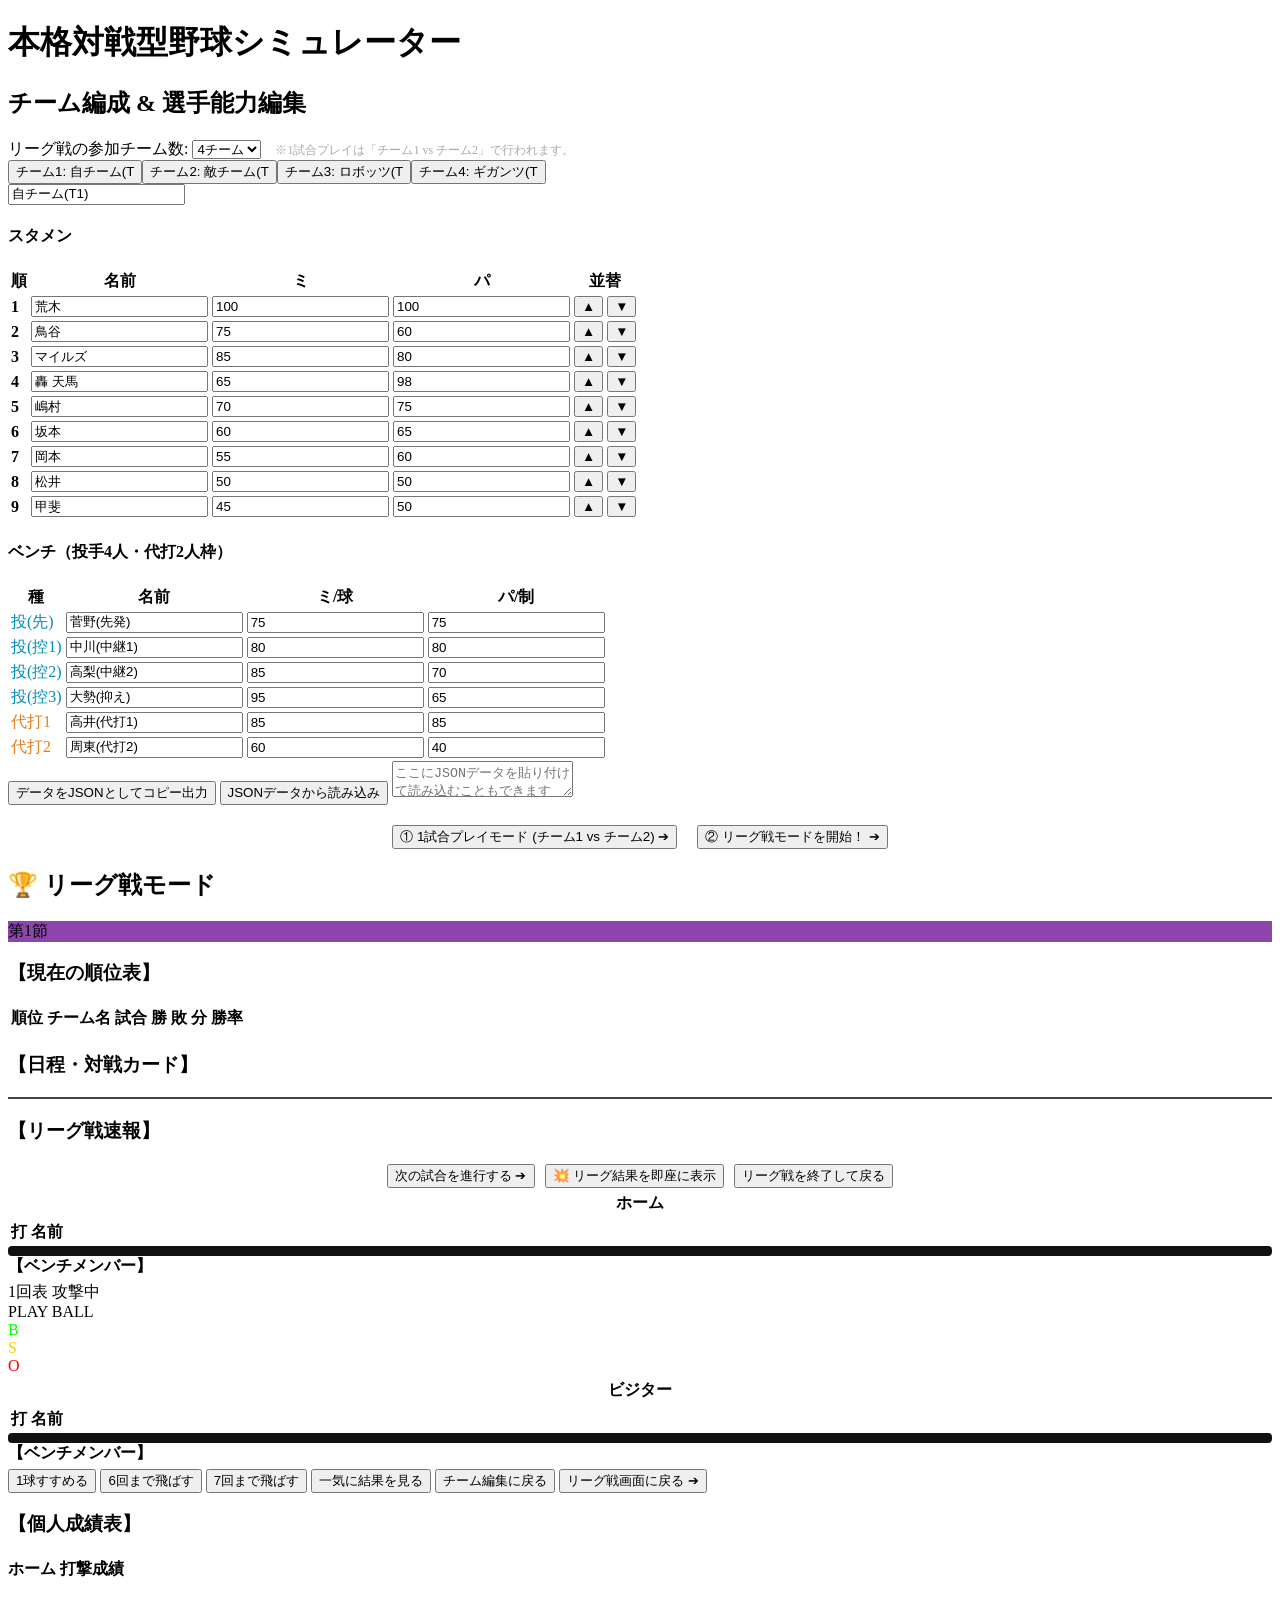
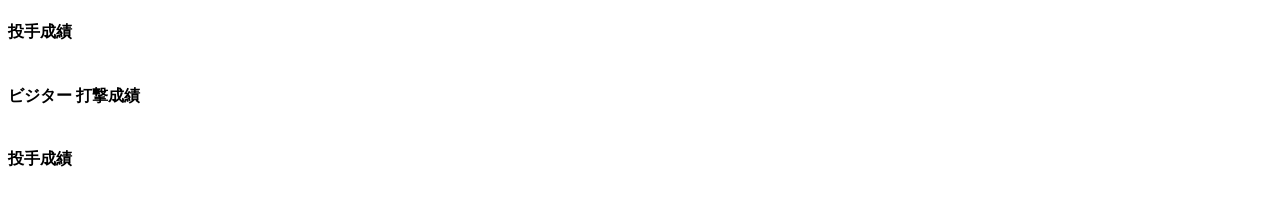
==== index.html @ f18f0aa6 "Rename index.html.html to index.html" ====
<!DOCTYPE html>
<html lang="ja">
<head>
    <meta charset="UTF-8">
    <meta name="viewport" content="width=device-width, initial-scale=1.0">
    <title>本格対戦型野球シミュレーター v11</title>
    <link rel="stylesheet" href="style.css">
</head>
<body>

<h1>本格対戦型野球シミュレーター</h1>

<div class="container">
    
    <div id="screen-setup" class="box">
        <h2>チーム編成 & 選手能力編集</h2>
        
        <div class="config-panel">
            <label for="league-team-count">リーグ戦の参加チーム数:</label>
            <select id="league-team-count" onchange="onTeamCountChange()">
                <option value="2">2チーム</option>
                <option value="3">3チーム</option>
                <option value="4" selected>4チーム</option>
                <option value="5">5チーム</option>
                <option value="6">6チーム</option>
            </select>
            <span style="font-size:12px; color:#aaa; margin-left:10px;">※1試合プレイは「チーム1 vs チーム2」で行われます。</span>
        </div>

        <div class="setup-tabs" id="team-tabs"></div>

        <div class="team-edit-area">
            <input type="text" id="team-name-input" class="team-name-input" value="" onchange="updateCurrentTeamName(this.value)">
            <div class="setup-layout">
                <div>
                    <h4>スタメン</h4>
                    <table>
                        <thead><tr><th>順</th><th>名前</th><th>ミ</th><th>パ</th><th>並替</th></tr></thead>
                        <tbody id="team-setup-tbody"></tbody>
                    </table>
                </div>
                <div>
                    <h4>ベンチ（投手4人・代打2人枠）</h4>
                    <table>
                        <thead><tr><th>種</th><th>名前</th><th>ミ/球</th><th>パ/制</th></tr></thead>
                        <tbody id="team-bench-tbody"></tbody>
                    </table>
                </div>
            </div>
        </div>

        <div class="json-area">
            <button class="btn-sm" onclick="exportData()">データをJSONとしてコピー出力</button>
            <button class="btn-sm btn-secondary" onclick="importData()">JSONデータから読み込み</button>
            <textarea id="json-io" placeholder="ここにJSONデータを貼り付けて読み込むこともできます"></textarea>
        </div>

        <div style="text-align: center; margin-top: 20px; display: flex; justify-content: center; gap: 20px;">
            <button id="to-game-btn">① 1試合プレイモード (チーム1 vs チーム2) ➔</button>
            <button id="to-league-btn" class="btn-purple">② リーグ戦モードを開始！ ➔</button>
        </div>
    </div>

    <div id="screen-league" class="box hidden">
        <h2>🏆 リーグ戦モード</h2>
        <div class="info-box" id="league-progress-info" style="margin-bottom: 15px; background: #8e44ad;">第1節</div>
        
        <div class="league-layout">
            <div>
                <h3>【現在の順位表】</h3>
                <table>
                    <thead>
                        <tr><th>順位</th><th>チーム名</th><th>試合</th><th>勝</th><th>敗</th><th>分</th><th>勝率</th></tr>
                    </thead>
                    <tbody id="league-standings-tbody"></tbody>
                </table>
                
                <h3 style="margin-top:20px;">【日程・対戦カード】</h3>
                <div style="max-height: 200px; overflow-y: auto; border: 1px solid #444;">
                    <table id="league-matches-table" style="margin-bottom:0;"></table>
                </div>
            </div>
            <div>
                <h3>【リーグ戦速報】</h3>
                <div id="league-log" class="league-log-box"></div>
            </div>
        </div>
        
        <div style="text-align: center; margin-top: 20px; display: flex; justify-content: center; gap: 10px; flex-wrap: wrap;">
            <button id="league-next-btn" class="btn-purple">次の試合を進行する ➔</button>
            <button id="league-instant-btn" class="btn-red">💥 リーグ結果を即座に表示</button>
            <button id="league-exit-btn" class="btn-secondary">リーグ戦を終了して戻る</button>
        </div>
    </div>

    <div id="screen-game" class="box hidden">
        <table class="scoreboard-table">
            <thead><tr id="sb-header"></tr></thead>
            <tbody>
                <tr id="sb-home"></tr>
                <tr id="sb-away"></tr>
            </tbody>
        </table>

        <div class="game-layout">
            <div class="team-display">
                <h4 style="margin:5px; text-align:center;" id="game-home-title">ホーム</h4>
                <table>
                    <thead><tr><th>打</th><th>名前</th></tr></thead>
                    <tbody id="home-live-roster"></tbody>
                </table>
                <div id="home-live-pitcher" style="font-size:12px; text-align:center; background:#111; padding:5px; border-radius:4px;"></div>
                
                <div class="bench-list" id="home-tactics">
                    <strong>【ベンチメンバー】</strong>
                    <div id="home-bench-actions" style="margin-top:5px;"></div>
                </div>
            </div>

            <div class="center-panel">
                <div class="info-box" id="match-info">1回表 攻撃中</div>
                <div class="field-status">
                    <div class="diamond">
                        <div id="first-base" class="base"></div>
                        <div id="second-base" class="base"></div>
                        <div id="third-base" class="base"></div>
                    </div>
                    <div id="pitch-result-text" class="pitch-result-overlay">PLAY BALL</div>
                    
                    <div class="bso-container">
                        <div class="bso-row"><span class="bso-label" style="color:#00ff00">B</span><span id="dots-b"></span></div>
                        <div class="bso-row"><span class="bso-label" style="color:#ffcc00">S</span><span id="dots-s"></span></div>
                        <div class="bso-row"><span class="bso-label" style="color:#ff0000">O</span><span id="dots-o"></span></div>
                    </div>
                </div>
                <div id="game-log"></div>
            </div>

            <div class="team-display">
                <h4 style="margin:5px; text-align:center;" id="game-away-title">ビジター</h4>
                <table>
                    <thead><tr><th>打</th><th>名前</th></tr></thead>
                    <tbody id="away-live-roster"></tbody>
                </table>
                <div id="away-live-pitcher" style="font-size:12px; text-align:center; background:#111; padding:5px; border-radius:4px;"></div>
                
                <div class="bench-list" id="away-tactics">
                    <strong>【ベンチメンバー】</strong>
                    <div id="away-bench-actions" style="margin-top:5px;"></div>
                </div>
            </div>
        </div>

        <div class="button-group">
            <button id="next-pitch-btn">1球すすめる</button>
            <button id="skip-to-6-btn" class="btn-orange">6回まで飛ばす</button>
            <button id="skip-to-7-btn" class="btn-orange">7回まで飛ばす</button>
            <button id="auto-game-btn" class="btn-secondary">一気に結果を見る</button>
            <button id="back-to-setup-btn" class="btn-secondary hidden">チーム編集に戻る</button>
            <button id="back-to-league-btn" class="btn-purple hidden">リーグ戦画面に戻る ➔</button>
        </div>

        <div id="stats-container" class="stats-section hidden">
            <h3>【個人成績表】</h3>
            <div class="setup-layout">
                <div>
                    <h4 id="stats-home-title">ホーム 打撃成績</h4>
                    <table id="home-batter-stats"></table>
                    <h4>投手成績</h4>
                    <table id="home-pitcher-stats"></table>
                </div>
                <div>
                    <h4 id="stats-away-title">ビジター 打撃成績</h4>
                    <table id="away-batter-stats"></table>
                    <h4>投手成績</h4>
                    <table id="away-pitcher-stats"></table>
                </div>
            </div>
        </div>
    </div>
</div>

<script src="script.js"></script>
</body>
</html>
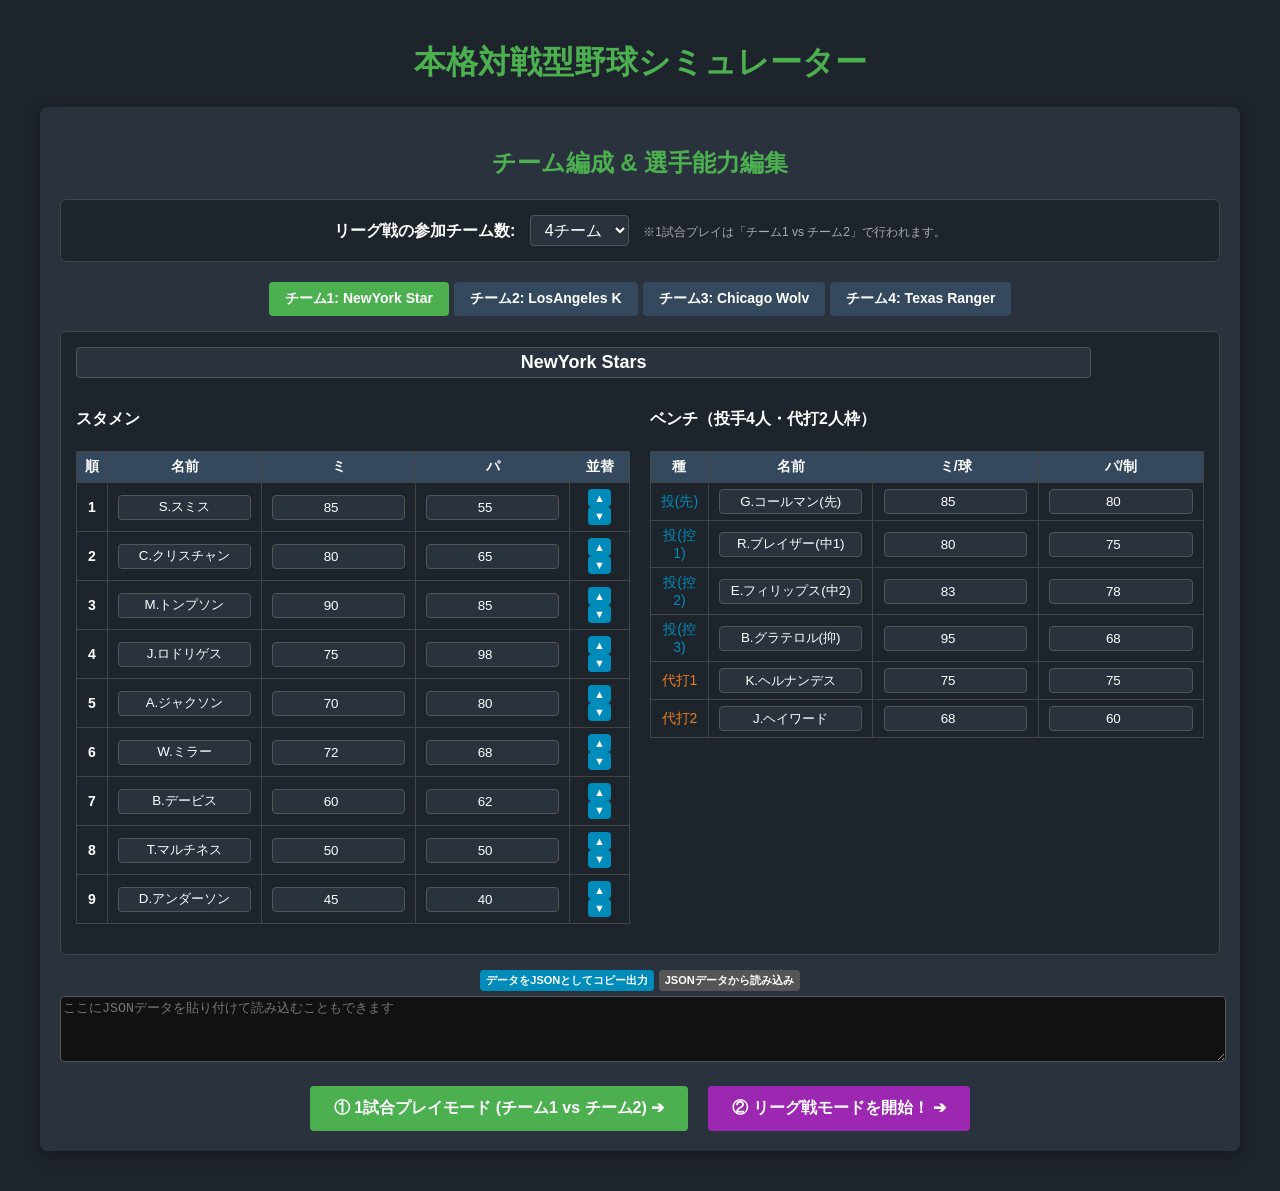
==== commit 6858c602: "Add files via upload" ====
--- a/index.html
+++ b/index.html
@@ -4,7 +4,241 @@
     <meta charset="UTF-8">
     <meta name="viewport" content="width=device-width, initial-scale=1.0">
     <title>本格対戦型野球シミュレーター v11</title>
-    <link rel="stylesheet" href="style.css">
+    <style>
+        body {
+            font-family: 'Helvetica Neue', Arial, sans-serif;
+            background-color: #1e242b;
+            color: #fff;
+            margin: 0;
+            padding: 20px;
+        }
+        h1, h2, h3 {
+            text-align: center;
+            color: #4caf50;
+        }
+        .container {
+            max-width: 1200px;
+            margin: 0 auto;
+        }
+        .box {
+            background: #2a323d;
+            padding: 20px;
+            border-radius: 8px;
+            box-shadow: 0 4px 15px rgba(0,0,0,0.3);
+            margin-bottom: 20px;
+        }
+        .hidden { display: none !important; }
+
+        /* 編集画面のレイアウト */
+        .config-panel {
+            background: #1e242b;
+            padding: 15px;
+            border-radius: 6px;
+            margin-bottom: 20px;
+            text-align: center;
+            border: 1px solid #444;
+        }
+        .config-panel label {
+            font-size: 16px;
+            font-weight: bold;
+            margin-right: 10px;
+        }
+        .config-panel select {
+            font-size: 16px;
+            padding: 5px 10px;
+            background: #2a323d;
+            color: #fff;
+            border: 1px solid #555;
+            border-radius: 4px;
+        }
+        .setup-tabs {
+            display: flex;
+            justify-content: center;
+            gap: 5px;
+            margin-bottom: 15px;
+            flex-wrap: wrap;
+        }
+        .tab-btn {
+            background: #34495e;
+            color: #fff;
+            padding: 8px 16px;
+            border-radius: 4px;
+            font-size: 14px;
+            border: none;
+            cursor: pointer;
+        }
+        .tab-btn:hover {
+            background: #415b76;
+        }
+        .tab-btn.active {
+            background: #4caf50;
+        }
+        .team-edit-area {
+            background: #1e242b;
+            padding: 15px;
+            border-radius: 6px;
+            border: 1px solid #444;
+        }
+        .team-name-input {
+            width: 100%;
+            font-size: 18px;
+            font-weight: bold;
+            color: #4caf50;
+            background: #1e242b;
+            border: 2px solid #4caf50;
+            padding: 6px;
+            border-radius: 4px;
+            margin-bottom: 10px;
+            box-sizing: border-box;
+        }
+        table {
+            width: 100%;
+            border-collapse: collapse;
+            margin-bottom: 15px;
+            background: #1e242b;
+            font-size: 14px;
+        }
+        th, td {
+            border: 1px solid #444;
+            padding: 6px 8px;
+            text-align: center;
+        }
+        th { background-color: #34495e; color: #fff; }
+        input[type="text"], input[type="number"] {
+            width: 90%;
+            background: #2a323d;
+            border: 1px solid #555;
+            color: #fff;
+            padding: 4px;
+            text-align: center;
+            border-radius: 4px;
+        }
+
+        /* ボタン */
+        button {
+            background-color: #4caf50; color: white; border: none;
+            padding: 12px 24px; border-radius: 4px; cursor: pointer;
+            font-size: 16px; font-weight: bold;
+        }
+        button:hover { background-color: #45a049; }
+        .btn-sm { padding: 3px 6px; font-size: 11px; background-color: #008cba; }
+        .btn-secondary { background-color: #555; }
+        .btn-secondary:hover { background-color: #444; }
+        .btn-orange { background-color: #ff9800; }
+        .btn-orange:hover { background-color: #e68a00; }
+        .btn-purple { background-color: #9c27b0; }
+        .btn-purple:hover { background-color: #7b1fa2; }
+        .btn-red { background-color: #e74c3c; }
+        .btn-red:hover { background-color: #c0392b; }
+
+        /* スコアボード */
+        .scoreboard-table {
+            width: 100%; font-weight: bold; font-family: monospace; font-size: 18px; margin-bottom: 20px;
+        }
+        .scoreboard-table th { background: #111; color: #aaa; }
+        .scoreboard-table td { background: #222; color: #fff; font-size: 20px; }
+        .scoreboard-table .total { color: #ffeb3b; }
+        .scoreboard-table .current-team { color: #4caf50; }
+
+        /* 試合画面の3カラムレイアウト */
+        .game-layout {
+            display: grid;
+            grid-template-columns: 260px 1fr 260px;
+            gap: 15px;
+        }
+        .team-display th { background: #222; }
+        .team-display tr.highlight {
+            background-color: #ffeb3b !important;
+            color: #000 !important;
+            font-weight: bold;
+        }
+        .bench-list {
+            margin-top: 10px;
+            background: #1e242b;
+            padding: 8px;
+            border-radius: 4px;
+            font-size: 12px;
+        }
+
+        /* 中央の速報エリア */
+        .center-panel {
+            display: flex;
+            flex-direction: column;
+            gap: 15px;
+        }
+        .field-status {
+            background: #145a32; border: 4px solid #111; border-radius: 8px;
+            padding: 15px; display: flex; flex-direction: column; align-items: center; position: relative;
+        }
+        .diamond {
+            position: relative; width: 100px; height: 100px;
+            transform: rotate(45deg); margin-bottom: 15px;
+            border: 2px dashed rgba(255,255,255,0.2);
+        }
+        .base {
+            position: absolute; width: 16px; height: 16px; background-color: #555; border: 2px solid #fff;
+        }
+        .base.active { background-color: #ff9800; box-shadow: 0 0 10px #ff9800; }
+        #first-base { top: -8px; right: -8px; }
+        #second-base { top: -8px; left: -8px; }
+        #third-base { bottom: -8px; left: -8px; }
+
+        .pitch-result-overlay {
+            font-size: 24px;
+            font-weight: 900;
+            text-shadow: 2px 2px 4px rgba(0,0,0,0.8);
+            margin: 5px 0 10px 0;
+            height: 30px;
+            text-align: center;
+        }
+
+        .bso-container { width: 100%; font-family: monospace; font-size: 16px; background: rgba(0,0,0,0.5); padding: 8px; border-radius: 5px; }
+        .bso-row { display: flex; align-items: center; margin: 2px 0; }
+        .bso-label { width: 20px; font-weight: bold; }
+
+        #game-log {
+            height: 220px; overflow-y: auto; background: #111; color: #0f0;
+            padding: 12px; font-family: monospace; border-radius: 4px; line-height: 1.5; border: 2px solid #333;
+        }
+        .info-box { background: #34495e; padding: 10px; border-radius: 4px; text-align: center; font-weight: bold; }
+
+        .stats-section {
+            margin-top: 30px;
+            border-top: 2px dashed #555;
+            padding-top: 20px;
+        }
+        .stats-section h3 { color: #ffeb3b; }
+        .stats-section h4 { color: #4caf50; margin-bottom: 5px; margin-top: 15px;}
+
+        .json-area { margin-top: 15px; text-align: center; }
+        .json-area textarea {
+            width: 100%; height: 60px; background: #111; color: #0f0; border: 1px solid #555; font-family: monospace; border-radius: 4px; margin-top: 5px;
+        }
+        .button-group {
+            display: flex; justify-content: center; gap: 10px; flex-wrap: wrap; margin-top: 20px;
+        }
+
+        .league-layout {
+            display: grid;
+            grid-template-columns: 1fr 1fr;
+            gap: 20px;
+        }
+        .league-log-box {
+            background: #111; color: #0f0; padding: 15px; font-family: monospace; border-radius: 4px; height: 320px; overflow-y: auto; border: 2px solid #444;
+        }
+
+        /* グリッドレイアウト */
+        .setup-layout {
+            display: grid;
+            grid-template-columns: 1fr 1fr;
+            gap: 20px;
+        }
+        @media (max-width: 768px) {
+            .game-layout, .league-layout, .setup-layout {
+                grid-template-columns: 1fr;
+            }
+        }
+    </style>
 </head>
 <body>
 
@@ -12,6 +246,7 @@
 
 <div class="container">
     
+    <!-- 1. 打順編成・選手編集画面 -->
     <div id="screen-setup" class="box">
         <h2>チーム編成 & 選手能力編集</h2>
         
@@ -61,11 +296,13 @@
         </div>
     </div>
 
+    <!-- 2. リーグ戦メイン画面 -->
     <div id="screen-league" class="box hidden">
         <h2>🏆 リーグ戦モード</h2>
         <div class="info-box" id="league-progress-info" style="margin-bottom: 15px; background: #8e44ad;">第1節</div>
         
         <div class="league-layout">
+            <!-- 順位表 -->
             <div>
                 <h3>【現在の順位表】</h3>
                 <table>
@@ -80,6 +317,7 @@
                     <table id="league-matches-table" style="margin-bottom:0;"></table>
                 </div>
             </div>
+            <!-- リーグ戦ニュース・ログ -->
             <div>
                 <h3>【リーグ戦速報】</h3>
                 <div id="league-log" class="league-log-box"></div>
@@ -93,7 +331,9 @@
         </div>
     </div>
 
+    <!-- 3. 試合観戦画面 -->
     <div id="screen-game" class="box hidden">
+        <!-- スコアボード -->
         <table class="scoreboard-table">
             <thead><tr id="sb-header"></tr></thead>
             <tbody>
@@ -103,6 +343,7 @@
         </table>
 
         <div class="game-layout">
+            <!-- 左スタメン -->
             <div class="team-display">
                 <h4 style="margin:5px; text-align:center;" id="game-home-title">ホーム</h4>
                 <table>
@@ -117,6 +358,7 @@
                 </div>
             </div>
 
+            <!-- 中央：速報・グラウンド -->
             <div class="center-panel">
                 <div class="info-box" id="match-info">1回表 攻撃中</div>
                 <div class="field-status">
@@ -136,6 +378,7 @@
                 <div id="game-log"></div>
             </div>
 
+            <!-- 右スタメン -->
             <div class="team-display">
                 <h4 style="margin:5px; text-align:center;" id="game-away-title">ビジター</h4>
                 <table>
@@ -151,6 +394,7 @@
             </div>
         </div>
 
+        <!-- 操作ボタンエリア -->
         <div class="button-group">
             <button id="next-pitch-btn">1球すすめる</button>
             <button id="skip-to-6-btn" class="btn-orange">6回まで飛ばす</button>
@@ -160,6 +404,7 @@
             <button id="back-to-league-btn" class="btn-purple hidden">リーグ戦画面に戻る ➔</button>
         </div>
 
+        <!-- 試合後の選手個人成績表 -->
         <div id="stats-container" class="stats-section hidden">
             <h3>【個人成績表】</h3>
             <div class="setup-layout">
@@ -180,6 +425,850 @@
     </div>
 </div>
 
-<script src="script.js"></script>
+<script>
+// 現実的な打順傾向に沿ったミート・パワー調整例（1〜9番の役割に合わせた数値）
+// 1番: 高ミート・低〜中パワー (出塁・俊足)
+// 2番: 高ミート・中パワー (繋ぎ・巧打)
+// 3番: 超高ミート・高パワー (主軸クリーンナップ)
+// 4番: 中〜高ミート・超高パワー (不動の大砲・主砲)
+// 5番: 中ミート・高パワー (ポイントゲッター)
+// 6番: 中ミート・中パワー (恐怖の6番・チャンスメイク)
+// 7番: 低〜中ミート・中パワー (下位打線)
+// 8番: 低ミート・低パワー (守備型捕手等)
+// 9番: 低ミート・低パワー (投手または下位の繋ぎ)
+
+let allTeamsTemplate = [
+    {
+        name: "NewYork Stars",
+        players: [
+            { name: "S.スミス", meet: 85, power: 55, isOut: false },      // 1番
+            { name: "C.クリスチャン", meet: 80, power: 65, isOut: false }, // 2番
+            { name: "M.トンプソン", meet: 90, power: 85, isOut: false },   // 3番
+            { name: "J.ロドリゲス", meet: 75, power: 98, isOut: false },   // 4番
+            { name: "A.ジャクソン", meet: 70, power: 80, isOut: false },   // 5番
+            { name: "W.ミラー", meet: 72, power: 68, isOut: false },       // 6番
+            { name: "B.デービス", meet: 60, power: 62, isOut: false },     // 7番
+            { name: "T.マルチネス", meet: 50, power: 50, isOut: false },   // 8番
+            { name: "D.アンダーソン", meet: 45, power: 40, isOut: false }  // 9番
+        ],
+        pitchers: [
+            { name: "G.コールマン(先)", power: 85, control: 80, currentPower: 85, ip_outs: 0, h: 0, hr: 0, bb: 0, so: 0, r: 0, isOut: false },
+            { name: "R.ブレイザー(中1)", power: 80, control: 75, currentPower: 80, ip_outs: 0, h: 0, hr: 0, bb: 0, so: 0, r: 0, isOut: false },
+            { name: "E.フィリップス(中2)", power: 83, control: 78, currentPower: 83, ip_outs: 0, h: 0, hr: 0, bb: 0, so: 0, r: 0, isOut: false },
+            { name: "B.グラテロル(抑)", power: 95, control: 68, currentPower: 95, ip_outs: 0, h: 0, hr: 0, bb: 0, so: 0, r: 0, isOut: false }
+        ],
+        benchBatters: [
+            { name: "K.ヘルナンデス", meet: 75, power: 75, isOut: false },
+            { name: "J.ヘイワード", meet: 68, power: 60, isOut: false }
+        ]
+    },
+    {
+        name: "LosAngeles Kings",
+        players: [
+            { name: "M.ベッツ", meet: 88, power: 60, isOut: false },
+            { name: "F.フリーマン", meet: 85, power: 70, isOut: false },
+            { name: "T.ヘルナンデス", meet: 78, power: 88, isOut: false },
+            { name: "W.スミス", meet: 75, power: 92, isOut: false },
+            { name: "M.マンシー", meet: 68, power: 85, isOut: false },
+            { name: "T.エドマン", meet: 74, power: 55, isOut: false },
+            { name: "G.ラックス", meet: 70, power: 50, isOut: false },
+            { name: "A.パヘス", meet: 58, power: 68, isOut: false },
+            { name: "M.ロハス", meet: 62, power: 45, isOut: false }
+        ],
+        pitchers: [
+            { name: "J.フラハティ(先)", power: 82, control: 78, currentPower: 82, ip_outs: 0, h: 0, hr: 0, bb: 0, so: 0, r: 0, isOut: false },
+            { name: "A.バンダ(中1)", power: 81, control: 72, currentPower: 81, ip_outs: 0, h: 0, hr: 0, bb: 0, so: 0, r: 0, isOut: false },
+            { name: "M.コーペック(中2)", power: 96, control: 65, currentPower: 96, ip_outs: 0, h: 0, hr: 0, bb: 0, so: 0, r: 0, isOut: false },
+            { name: "B.ハドソン(抑)", power: 88, control: 82, currentPower: 88, ip_outs: 0, h: 0, hr: 0, bb: 0, so: 0, r: 0, isOut: false }
+        ],
+        benchBatters: [
+            { name: "C.テイラー", meet: 65, power: 65, isOut: false },
+            { name: "A.バーンズ", meet: 55, power: 40, isOut: false }
+        ]
+    },
+    {
+        name: "Chicago Wolves",
+        players: [
+            { name: "N.ホアーナー", meet: 82, power: 45, isOut: false },
+            { name: "D.スワンソン", meet: 75, power: 68, isOut: false },
+            { name: "I.ハップ", meet: 78, power: 78, isOut: false },
+            { name: "C.ベリンジャー", meet: 80, power: 88, isOut: false },
+            { name: "S.スズキ", meet: 82, power: 82, isOut: false },
+            { name: "M.ブッシュ", meet: 72, power: 75, isOut: false },
+            { name: "I.パレデス", meet: 68, power: 70, isOut: false },
+            { name: "P.クロウ", meet: 65, power: 55, isOut: false },
+            { name: "M.アマヤ", meet: 58, power: 50, isOut: false }
+        ],
+        pitchers: [
+            { name: "J.スティール(先)", power: 84, control: 82, currentPower: 84, ip_outs: 0, h: 0, hr: 0, bb: 0, so: 0, r: 0, isOut: false },
+            { name: "P.ホッジ(中1)", power: 88, control: 70, currentPower: 88, ip_outs: 0, h: 0, hr: 0, bb: 0, so: 0, r: 0, isOut: false },
+            { name: "N.ピアソン(中2)", power: 94, control: 68, currentPower: 94, ip_outs: 0, h: 0, hr: 0, bb: 0, so: 0, r: 0, isOut: false },
+            { name: "T.ミラー(抑)", power: 86, control: 80, currentPower: 86, ip_outs: 0, h: 0, hr: 0, bb: 0, so: 0, r: 0, isOut: false }
+        ],
+        benchBatters: [
+            { name: "P.ウィズダム", meet: 50, power: 85, isOut: false },
+            { name: "M.トークマン", meet: 72, power: 55, isOut: false }
+        ]
+    },
+    {
+        name: "Texas Rangers",
+        players: [
+            { name: "M.セミエン", meet: 78, power: 65, isOut: false },
+            { name: "C.シーガー", meet: 86, power: 82, isOut: false },
+            { name: "J.スミス", meet: 80, power: 60, isOut: false },
+            { name: "A.ガルシア", meet: 68, power: 90, isOut: false },
+            { name: "N.ロウ", meet: 76, power: 72, isOut: false },
+            { name: "J.ハイン", meet: 70, power: 68, isOut: false },
+            { name: "W.ラングフォード", meet: 72, power: 70, isOut: false },
+            { name: "E.デュラン", meet: 65, power: 58, isOut: false },
+            { name: "L.タベラス", meet: 68, power: 50, isOut: false }
+        ],
+        pitchers: [
+            { name: "N.イバルディ(先)", power: 86, control: 84, currentPower: 86, ip_outs: 0, h: 0, hr: 0, bb: 0, so: 0, r: 0, isOut: false },
+            { name: "D.ロバートソン(中1)", power: 83, control: 76, currentPower: 83, ip_outs: 0, h: 0, hr: 0, bb: 0, so: 0, r: 0, isOut: false },
+            { name: "J.レクラーク(中2)", power: 92, control: 66, currentPower: 92, ip_outs: 0, h: 0, hr: 0, bb: 0, so: 0, r: 0, isOut: false },
+            { name: "K.イエーツ(抑)", power: 85, control: 88, currentPower: 85, ip_outs: 0, h: 0, hr: 0, bb: 0, so: 0, r: 0, isOut: false }
+        ],
+        benchBatters: [
+            { name: "T.ジャンコウスキー", meet: 70, power: 40, isOut: false },
+            { name: "C.ケリー", meet: 62, power: 55, isOut: false }
+        ]
+    }
+];
+
+let teamDataList = JSON.parse(JSON.stringify(allTeamsTemplate)); 
+let currentEditingTeamIdx = 0; 
+
+let teamData = { home: null, away: null };
+let isLeagueMode = false;
+let league = { teams: [], matches: [], currentMatchIdx: 0 };
+
+let currentPitcher = { home: null, away: null };
+let allGamePitchers = []; 
+
+let game = {
+    inning: 1, isTop: true, outs: 0, balls: 0, strikes: 0,
+    runners: [false, false, false],
+    homeScores: Array(9).fill("-"), awayScores: Array(9).fill("-"),
+    homeTotal: 0, awayTotal: 0, homeBatterIdx: 0, awayBatterIdx: 0, gameOver: false
+};
+
+function deepCopy(obj) { return JSON.parse(JSON.stringify(obj)); }
+
+function onTeamCountChange() {
+    renderTabs();
+    if (currentEditingTeamIdx >= getSelectedTeamCount()) {
+        currentEditingTeamIdx = 0;
+    }
+    renderCurrentTeamSetup();
+}
+
+function getSelectedTeamCount() {
+    return parseInt(document.getElementById('league-team-count').value) || 4;
+}
+
+function renderTabs() {
+    const container = document.getElementById('team-tabs');
+    container.innerHTML = '';
+    const count = getSelectedTeamCount();
+    for (let i = 0; i < count; i++) {
+        const btn = document.createElement('button');
+        btn.className = `tab-btn ${i === currentEditingTeamIdx ? 'active' : ''}`;
+        btn.innerText = `チーム${i+1}: ${teamDataList[i].name.substring(0,12)}`;
+        btn.onclick = () => {
+            currentEditingTeamIdx = i;
+            renderTabs();
+            renderCurrentTeamSetup();
+        };
+        container.appendChild(btn);
+    }
+}
+
+function renderCurrentTeamSetup() {
+    const team = teamDataList[currentEditingTeamIdx];
+    document.getElementById('team-name-input').value = team.name;
+
+    const tbody = document.getElementById('team-setup-tbody');
+    tbody.innerHTML = '';
+    team.players.forEach((p, idx) => {
+        const tr = document.createElement('tr');
+        tr.innerHTML = `
+            <td><strong>${idx+1}</strong></td>
+            <td><input type="text" value="${p.name}" onchange="teamDataList[${currentEditingTeamIdx}].players[${idx}].name=this.value"></td>
+            <td><input type="number" value="${p.meet}" onchange="teamDataList[${currentEditingTeamIdx}].players[${idx}].meet=parseInt(this.value)||0"></td>
+            <td><input type="number" value="${p.power}" onchange="teamDataList[${currentEditingTeamIdx}].players[${idx}].power=parseInt(this.value)||0"></td>
+            <td>
+                <button class="btn-sm" onclick="moveOrder(${idx}, -1)">▲</button>
+                <button class="btn-sm" onclick="moveOrder(${idx}, 1)">▼</button>
+            </td>
+        `;
+        tbody.appendChild(tr);
+    });
+
+    const benchTbody = document.getElementById('team-bench-tbody');
+    benchTbody.innerHTML = '';
+    team.pitchers.forEach((p, idx) => {
+        const tr = document.createElement('tr');
+        tr.innerHTML = `
+            <td style="color:#008cba">投${idx===0?'(先)':`(控${idx})`}</td>
+            <td><input type="text" value="${p.name}" onchange="teamDataList[${currentEditingTeamIdx}].pitchers[${idx}].name=this.value"></td>
+            <td><input type="number" value="${p.power}" onchange="teamDataList[${currentEditingTeamIdx}].pitchers[${idx}].power=parseInt(this.value)||0"></td>
+            <td><input type="number" value="${p.control}" onchange="teamDataList[${currentEditingTeamIdx}].pitchers[${idx}].control=parseInt(this.value)||0"></td>
+        `;
+        benchTbody.appendChild(tr);
+    });
+    team.benchBatters.forEach((p, idx) => {
+        const tr = document.createElement('tr');
+        tr.innerHTML = `
+            <td style="color:#e67e22">代打${idx+1}</td>
+            <td><input type="text" value="${p.name}" onchange="teamDataList[${currentEditingTeamIdx}].benchBatters[${idx}].name=this.value"></td>
+            <td><input type="number" value="${p.meet}" onchange="teamDataList[${currentEditingTeamIdx}].benchBatters[${idx}].meet=parseInt(this.value)||0"></td>
+            <td><input type="number" value="${p.power}" onchange="teamDataList[${currentEditingTeamIdx}].benchBatters[${idx}].power=parseInt(this.value)||0"></td>
+        `;
+        benchTbody.appendChild(tr);
+    });
+}
+
+window.updateCurrentTeamName = (val) => {
+    teamDataList[currentEditingTeamIdx].name = val;
+    renderTabs();
+};
+
+window.moveOrder = (idx, dir) => {
+    let arr = teamDataList[currentEditingTeamIdx].players;
+    if (idx + dir >= 0 && idx + dir < arr.length) {
+        [arr[idx], arr[idx+dir]] = [arr[idx+dir], arr[idx]];
+        renderCurrentTeamSetup();
+    }
+};
+
+window.exportData = () => {
+    const jsonStr = JSON.stringify({ count: getSelectedTeamCount(), list: teamDataList }, null, 2);
+    document.getElementById('json-io').value = jsonStr;
+    navigator.clipboard.writeText(jsonStr);
+    alert("設定JSONデータをコピーしました！");
+};
+
+window.importData = () => {
+    const jsonStr = document.getElementById('json-io').value;
+    try {
+        const parsed = JSON.parse(jsonStr);
+        if(parsed.list && Array.isArray(parsed.list)) {
+            teamDataList = parsed.list;
+            if(parsed.count) document.getElementById('league-team-count').value = parsed.count;
+            onTeamCountChange();
+            alert("正常に読み込みました！");
+        } else { alert("データの形式が正しくありません。"); }
+    } catch(e) { alert("JSONの読み込みに失敗しました。"); }
+};
+
+document.getElementById('to-game-btn').addEventListener('click', () => {
+    isLeagueMode = false;
+    document.getElementById('screen-setup').classList.add('hidden');
+    document.getElementById('screen-game').classList.remove('hidden');
+    document.getElementById('stats-container').classList.add('hidden');
+    document.getElementById('back-to-setup-btn').classList.add('hidden');
+    document.getElementById('back-to-league-btn').classList.add('hidden');
+    
+    teamData.home = teamDataList[0];
+    teamData.away = teamDataList[1];
+
+    setupRosterNames(teamData.home, teamData.away);
+    initGame();
+});
+
+document.getElementById('to-league-btn').addEventListener('click', () => {
+    isLeagueMode = true;
+    document.getElementById('screen-setup').classList.add('hidden');
+    document.getElementById('screen-league').classList.remove('hidden');
+    document.getElementById('league-log').innerHTML = "【リーグ戦開幕】シーズンがスタートしました！<br>";
+    initLeague();
+});
+
+document.getElementById('league-exit-btn').addEventListener('click', () => {
+    document.getElementById('screen-league').classList.add('hidden');
+    document.getElementById('screen-setup').classList.remove('hidden');
+    onTeamCountChange();
+});
+
+function setupRosterNames(homeTeam, awayTeam) {
+    document.getElementById('game-home-title').innerText = homeTeam.name;
+    document.getElementById('game-away-title').innerText = awayTeam.name;
+    document.getElementById('stats-home-title').innerText = homeTeam.name + " 打撃成績";
+    document.getElementById('stats-away-title').innerText = awayTeam.name + " 打撃成績";
+}
+
+function initLeague() {
+    const count = getSelectedTeamCount();
+    league.teams = [];
+    for (let i = 0; i < count; i++) {
+        league.teams.push({
+            id: i,
+            data: deepCopy(teamDataList[i]),
+            w: 0, l: 0, d: 0,
+            name: teamDataList[i].name
+        });
+    }
+
+    league.matches = [];
+    let t = [];
+    for (let i = 0; i < count; i++) t.push(i);
+    if (count % 2 !== 0) t.push(-1); 
+
+    let numTeams = t.length;
+    let rounds = numTeams - 1;
+    let matchesPerRound = numTeams / 2;
+
+    for (let r = 0; r < rounds; r++) {
+        for (let m = 0; m < matchesPerRound; m++) {
+            let home = t[m];
+            let away = t[numTeams - 1 - m];
+            if (home !== -1 && away !== -1) {
+                league.matches.push({
+                    round: r + 1,
+                    home: home,
+                    away: away,
+                    played: false,
+                    scoreH: 0,
+                    scoreA: 0
+                });
+            }
+        }
+        t.splice(1, 0, t.pop());
+    }
+
+    league.matches.sort((a, b) => a.round - b.round);
+    league.currentMatchIdx = 0;
+    updateLeagueUI();
+}
+
+function updateLeagueUI() {
+    let sortedTeams = [...league.teams].sort((a, b) => {
+        let winRateA = (a.w + a.l) > 0 ? a.w / (a.w + a.l) : 0;
+        let winRateB = (b.w + b.l) > 0 ? b.w / (b.w + b.l) : 0;
+        if (winRateB !== winRateA) return winRateB - winRateA;
+        return b.w - a.w; 
+    });
+
+    const tbody = document.getElementById('league-standings-tbody');
+    tbody.innerHTML = '';
+    sortedTeams.forEach((t, index) => {
+        let total = t.w + t.l + t.d;
+        let rate = (t.w + t.l) > 0 ? (t.w / (t.w + t.l)).toFixed(3) : ".000";
+        const tr = document.createElement('tr');
+        tr.innerHTML = `<td>${index+1}</td><td><strong>${t.name}</strong></td><td>${total}</td><td>${t.w}</td><td>${t.l}</td><td>${t.d}</td><td>${rate}</td>`;
+        tbody.appendChild(tr);
+    });
+
+    const matchTable = document.getElementById('league-matches-table');
+    matchTable.innerHTML = `<thead><tr><th>節</th><th>先攻(ホーム)</th><th>スコア</th><th>後攻(ビジター)</th><th>状態</th></tr></thead><tbody>`;
+    league.matches.forEach(m => {
+        let scoreStr = m.played ? `${m.scoreH} - ${m.scoreA}` : "vs";
+        let statusStr = m.played ? "終了" : "未進行";
+        if (!m.played && league.matches[league.currentMatchIdx] === m) {
+            statusStr = "⭐ 次の試合";
+        }
+        matchTable.innerHTML += `<tr><td>第${m.round}節</td><td>${league.teams[m.home].name}</td><td style="font-weight:bold; color:#ffeb3b;">${scoreStr}</td><td>${league.teams[m.away].name}</td><td>${statusStr}</td></tr>`;
+    });
+    matchTable.innerHTML += `</tbody>`;
+
+    let currentMatch = league.matches[league.currentMatchIdx];
+    if (!currentMatch) {
+        document.getElementById('league-progress-info').innerText = "全日程終了！";
+        document.getElementById('league-next-btn').innerText = "全日程が終了しました";
+        document.getElementById('league-next-btn').disabled = true;
+        document.getElementById('league-instant-btn').disabled = true;
+        addLeagueLog(`🏆 リーグ全日程終了！ 優勝は 🌟【${sortedTeams[0].name}】🌟 です！`);
+    } else {
+        document.getElementById('league-progress-info').innerText = `第${currentMatch.round}節 進行中`;
+        document.getElementById('league-next-btn').disabled = false;
+        document.getElementById('league-instant-btn').disabled = false;
+        let hName = league.teams[currentMatch.home].name;
+        let aName = league.teams[currentMatch.away].name;
+        
+        if (currentMatch.home === 0 || currentMatch.away === 0) {
+            document.getElementById('league-next-btn').innerText = `自チームの試合を開始 (${hName} vs ${aName}) ➔`;
+        } else {
+            document.getElementById('league-next-btn').innerText = `CPUの試合を進行 (${hName} vs ${aName}) ➔`;
+        }
+    }
+}
+
+function addLeagueLog(text) {
+    const logBox = document.getElementById('league-log');
+    logBox.innerHTML += text + "<br>";
+    logBox.scrollTop = logBox.scrollHeight;
+}
+
+document.getElementById('league-next-btn').addEventListener('click', () => {
+    let currentMatch = league.matches[league.currentMatchIdx];
+    if (!currentMatch) return;
+
+    if (currentMatch.home === 0 || currentMatch.away === 0) {
+        document.getElementById('screen-league').classList.add('hidden');
+        document.getElementById('screen-game').classList.remove('hidden');
+        document.getElementById('stats-container').classList.add('hidden');
+        document.getElementById('back-to-setup-btn').classList.add('hidden');
+        document.getElementById('back-to-league-btn').classList.remove('hidden');
+
+        teamData.home = league.teams[currentMatch.home].data;
+        teamData.away = league.teams[currentMatch.away].data;
+
+        setupRosterNames(teamData.home, teamData.away);
+        initGame();
+    } else {
+        simulateCpuMatch(currentMatch);
+    }
+});
+
+document.getElementById('league-instant-btn').addEventListener('click', () => {
+    addLeagueLog(`⚡ 残りの全試合を高速シミュレートします...`);
+    while (league.currentMatchIdx < league.matches.length) {
+        let currentMatch = league.matches[league.currentMatchIdx];
+        simulateCpuMatch(currentMatch);
+    }
+    updateLeagueUI();
+});
+
+function simulateCpuMatch(match) {
+    let hScore = Math.floor(Math.random() * 7) + Math.floor(Math.random() * 4);
+    let aScore = Math.floor(Math.random() * 7) + Math.floor(Math.random() * 4);
+    
+    match.scoreH = hScore;
+    match.scoreA = aScore;
+    match.played = true;
+
+    let tHome = league.teams[match.home];
+    let tAway = league.teams[match.away];
+
+    if (hScore > aScore) { tHome.w++; tAway.l++; }
+    else if (aScore > hScore) { tAway.w++; tHome.l++; }
+    else { tHome.d++; tAway.d++; }
+
+    addLeagueLog(`第${match.round}節: 🔷 ${tHome.name} ${hScore} - ${aScore} ${tAway.name} 🔶`);
+    league.currentMatchIdx++;
+}
+
+document.getElementById('back-to-league-btn').addEventListener('click', () => {
+    document.getElementById('screen-game').classList.add('hidden');
+    document.getElementById('screen-league').classList.remove('hidden');
+    updateLeagueUI();
+});
+
+document.getElementById('back-to-setup-btn').addEventListener('click', () => {
+    document.getElementById('screen-game').classList.add('hidden');
+    document.getElementById('screen-setup').classList.remove('hidden');
+    onTeamCountChange();
+});
+
+function initGame() {
+    game = {
+        inning: 1, isTop: true, outs: 0, balls: 0, strikes: 0,
+        runners: [false, false, false],
+        homeScores: Array(9).fill("-"), awayScores: Array(9).fill("-"),
+        homeTotal: 0, awayTotal: 0, homeBatterIdx: 0, awayBatterIdx: 0, gameOver: false
+    };
+    game.homeScores[0] = 0;
+
+    ['home', 'away'].forEach(t => {
+        teamData[t].players.forEach(p => {
+            p.isOut = false;
+            p.stats = { pa: 0, ab: 0, h: 0, d2: 0, d3: 0, hr: 0, rbi: 0, bb: 0, so: 0 };
+        });
+        teamData[t].benchBatters.forEach(p => {
+            p.isOut = false;
+            p.stats = { pa: 0, ab: 0, h: 0, d2: 0, d3: 0, hr: 0, rbi: 0, bb: 0, so: 0 };
+        });
+        teamData[t].pitchers.forEach(p => {
+            p.isOut = false;
+            p.currentPower = p.power; 
+            p.ip_outs = 0; p.h = 0; p.hr = 0; p.bb = 0; p.so = 0; p.r = 0;
+        });
+    });
+
+    currentPitcher.home = teamData.home.pitchers[0];
+    currentPitcher.away = teamData.away.pitchers[0];
+    currentPitcher.home.isOut = true;
+    currentPitcher.away.isOut = true;
+    allGamePitchers = [currentPitcher.home, currentPitcher.away];
+
+    document.getElementById('game-log').innerHTML = "【試合開始】プレイボール！<br>";
+    document.getElementById('pitch-result-text').innerText = "PLAY BALL";
+    document.getElementById('pitch-result-text').style.color = "#fff";
+    
+    renderLiveRosters();
+    updateUI();
+}
+
+function renderLiveRosters() {
+    ['home', 'away'].forEach(team => {
+        const tbody = document.getElementById(`${team}-live-roster`);
+        tbody.innerHTML = '';
+        teamData[team].players.forEach((p, idx) => {
+            const tr = document.createElement('tr');
+            tr.id = `${team}-batter-${idx}`;
+            tr.innerHTML = `<td>${idx+1}</td><td>${p.name}</td>`;
+            tbody.appendChild(tr);
+        });
+    });
+}
+
+function showVisualResult(text, color) {
+    const el = document.getElementById('pitch-result-text');
+    el.innerText = text;
+    el.style.color = color;
+}
+
+function stepPitch() {
+    if (game.gameOver) return;
+
+    let batter = game.isTop ? teamData.home.players[game.homeBatterIdx] : teamData.away.players[game.awayBatterIdx];
+    let pitcher = game.isTop ? currentPitcher.away : currentPitcher.home;
+
+    pitcher.currentPower = Math.max(20, pitcher.currentPower - 0.35);
+
+    let rand = Math.random() * 100;
+    let inPlayChance = 44; 
+
+    let strikeChance = 35 + (pitcher.control * 0.35) - (batter.meet * 0.08);
+    if (strikeChance > 75) strikeChance = 75;
+    if (strikeChance < 20) strikeChance = 20;
+
+    if (rand < inPlayChance) { 
+        processBatting(batter, pitcher);
+    } else if (rand < inPlayChance + strikeChance) {
+        game.strikes++;
+        if (game.strikes >= 3) {
+            addLog(`❌ ${batter.name}、三振！`);
+            showVisualResult("STRIKE OUT", "#ff3333");
+            batter.stats.pa++; batter.stats.ab++; batter.stats.so++; pitcher.so++;
+            processOut();
+        } else { 
+            addLog("⚾ ストライク！"); 
+            showVisualResult("STRIKE", "#ffcc00");
+        }
+    } else {
+        game.balls++;
+        if (game.balls >= 4) {
+            addLog(`🚶 ${batter.name}、フォアボール！`);
+            showVisualResult("WALK", "#00ffcc");
+            batter.stats.pa++; batter.stats.bb++; pitcher.bb++;
+            processWalk(batter);
+        } else { 
+            addLog("🟢 ボール。"); 
+            showVisualResult("BALL", "#00ff00");
+        }
+    }
+    updateUI();
+}
+
+function skipToInning(targetInning) {
+    if (game.gameOver) return;
+    addLog(`
+⏩ ${targetInning - 1}回終了まで一気にジャンプします...`);
+    while (!game.gameOver && !(game.inning === targetInning && game.isTop)) {
+        stepPitch();
+    }
+    showVisualResult(`${targetInning}回表 再開`, "#ffeb3b");
+    addLog(`
+--- ${game.inning}回表 ${teamData.home.name}の攻撃から再開します ---`);
+    updateUI();
+}
+
+function processBatting(batter, pitcher) {
+    batter.stats.pa++;
+    let diffM = batter.meet - pitcher.currentPower;
+    let hitChance = 46 + (diffM * 0.5); 
+    if (hitChance < 12) hitChance = 12;
+
+    let rand = Math.random() * 100;
+
+    if (rand < hitChance) {
+        batter.stats.ab++; batter.stats.h++; pitcher.h++;
+        let diffP = batter.power - pitcher.currentPower;
+        let targetTotalBases = 2.1 + (diffP * 0.016);
+        if (targetTotalBases < 1.3) targetTotalBases = 1.3;
+
+        let p3 = 0.05; let p2 = 0.26; 
+        let p4 = (targetTotalBases - 1.4) / 2.8; 
+        if (p4 < 0) p4 = 0;
+
+        let hitRand = Math.random();
+        let bases = 1; let hitText = "シングルヒット！"; let visualText = "HIT";
+
+        if (hitRand < p4) {
+            bases = 4; hitText = "ホームラン！！"; batter.stats.hr++; pitcher.hr++; visualText = "HOME RUN !!";
+        } else if (hitRand < p4 + p3) {
+            bases = 3; hitText = "スリーベースヒット！"; batter.stats.d3++; visualText = "3-BASE HIT";
+        } else if (hitRand < p4 + p3 + p2) {
+            bases = 2; hitText = "ツーベースヒット！"; batter.stats.d2++; visualText = "2-BASE HIT";
+        }
+
+        addLog(`🔥 ${batter.name}、${hitText}`);
+        showVisualResult(visualText, "#ffff00");
+        
+        let oldScore = game.isTop ? game.homeTotal : game.awayTotal;
+        advanceRunners(bases);
+        let newScore = game.isTop ? game.homeTotal : game.awayTotal;
+        let runs = newScore - oldScore;
+        if (runs > 0) batter.stats.rbi += runs;
+
+        resetCount(); nextBatter();
+    } else {
+        batter.stats.ab++;
+        let outType = Math.random() > 0.5 ? "ゴロアウト" : "フライアウト";
+        addLog(`❌ ${batter.name}、${outType}。`);
+        showVisualResult("OUT", "#aaaaaa");
+        processOut();
+    }
+}
+
+function processWalk(batter) {
+    let runs = 0;
+    if (game.runners[0]) {
+        if (game.runners[1]) {
+            if (game.runners[2]) { runs++; }
+            game.runners[2] = true;
+        }
+        game.runners[1] = true;
+    }
+    game.runners[0] = true;
+    if (runs > 0) {
+        addPoints(runs);
+        batter.stats.rbi += runs;
+        addLog(`✨ 押し出しフォアボールで1点追加！`);
+    }
+    resetCount(); nextBatter();
+}
+
+function advanceRunners(bases) {
+    let runs = 0;
+    for (let b = 0; b < bases; b++) {
+        if (game.runners[2]) { runs++; game.runners[2] = false; }
+        if (game.runners[1]) { game.runners[2] = true; game.runners[1] = false; }
+        if (game.runners[0]) { game.runners[1] = true; game.runners[0] = false; }
+        if (b === 0) game.runners[0] = true;
+        else if (b === 1) { game.runners[0] = false; game.runners[1] = true; }
+    }
+    if (runs > 0) addPoints(runs);
+}
+
+function addPoints(runs) {
+    let pitcher = game.isTop ? currentPitcher.away : currentPitcher.home;
+    pitcher.r += runs;
+    if (game.isTop) {
+        game.homeTotal += runs;
+        game.homeScores[game.inning - 1] = (game.homeScores[game.inning - 1] === "-" ? 0 : game.homeScores[game.inning - 1]) + runs;
+    } else {
+        game.awayTotal += runs;
+        game.awayScores[game.inning - 1] = (game.awayScores[game.inning - 1] === "-" ? 0 : game.awayScores[game.inning - 1]) + runs;
+    }
+}
+
+function processOut() {
+    game.outs++;
+    let pitcher = game.isTop ? currentPitcher.away : currentPitcher.home;
+    pitcher.ip_outs++; 
+    resetCount();
+    if (game.outs >= 3) {
+        addLog(`チェンジ！`);
+        game.runners = [false, false, false]; game.outs = 0;
+
+        if (!game.isTop && game.inning >= 9) { endGame(); } 
+        else if (game.isTop) {
+            game.isTop = false; game.awayScores[game.inning - 1] = 0;
+            addLog(`
+--- ${game.inning}回裏 ${teamData.away.name}の攻撃 ---`);
+        } else {
+            game.inning++;
+            if (game.inning > 9) { endGame(); } 
+            else {
+                game.isTop = true; game.homeScores[game.inning - 1] = 0;
+                addLog(`
+--- ${game.inning}回表 ${teamData.home.name}の攻撃 ---`);
+            }
+        }
+    }
+    nextBatter();
+}
+
+function endGame() {
+    game.gameOver = true;
+    addLog(`
+🎉 【試合終了】 ${teamData.home.name} ${game.homeTotal} - ${game.awayTotal} ${teamData.away.name}`);
+    showVisualResult("GAME SET", "#ffeb3b");
+    displayStats();
+
+    if (isLeagueMode) {
+        let currentMatch = league.matches[league.currentMatchIdx];
+        currentMatch.scoreH = game.homeTotal;
+        currentMatch.scoreA = game.awayTotal;
+        currentMatch.played = true;
+
+        let tHome = league.teams[currentMatch.home];
+        let tAway = league.teams[currentMatch.away];
+
+        if (game.homeTotal > game.awayTotal) { tHome.w++; tAway.l++; } 
+        else if (game.awayTotal > game.homeTotal) { tAway.w++; tHome.l++; } 
+        else { tHome.d++; tAway.d++; }
+
+        addLeagueLog(`第${currentMatch.round}節: 🔷 ${tHome.name} ${game.homeTotal} - ${game.awayTotal} ${tAway.name} 🔶`);
+        league.currentMatchIdx++;
+    }
+}
+
+function resetCount() { game.balls = 0; game.strikes = 0; }
+function nextBatter() {
+    if (game.gameOver) return;
+    if (game.isTop) { game.homeBatterIdx = (game.homeBatterIdx + 1) % 9; } 
+    else { game.awayBatterIdx = (game.awayBatterIdx + 1) % 9; }
+}
+
+window.callPinchHitter = (team, benchIdx) => {
+    if (game.gameOver) return;
+    if ((team === 'home' && !game.isTop) || (team === 'away' && game.isTop)) {
+        alert("攻撃中のチームしか代打を出せません！"); return;
+    }
+    let bIdx = team === 'home' ? game.homeBatterIdx : game.awayBatterIdx;
+    let oldPlayer = teamData[team].players[bIdx];
+    let newPlayer = teamData[team].benchBatters[benchIdx];
+
+    addLog(`📣 【代打交代】 ${oldPlayer.name} に代わって ${newPlayer.name} !!`);
+    teamData[team].players[bIdx] = newPlayer; newPlayer.isOut = true; 
+    renderLiveRosters(); updateUI();
+};
+
+window.callRelief = (team, pitcherIdx) => {
+    if (game.gameOver) return;
+    if ((team === 'home' && game.isTop) || (team === 'away' && !game.isTop)) {
+        alert("守備中のチームしかリリーフを送れません！"); return;
+    }
+    let newPitcher = teamData[team].pitchers[pitcherIdx];
+    let oldPitcher = currentPitcher[team];
+
+    addLog(`📣 【投手交代】 ピッチャー ${oldPitcher.name} に代わりまして ${newPitcher.name} !!`);
+    currentPitcher[team] = newPitcher; newPitcher.isOut = true;
+    if(!allGamePitchers.includes(newPitcher)){ allGamePitchers.push(newPitcher); }
+    updateUI();
+};
+
+function updateUI() {
+    const header = document.getElementById('sb-header');
+    const homeRow = document.getElementById('sb-home');
+    const awayRow = document.getElementById('sb-away');
+    let head = '<th>TEAM</th>';
+    let hLine = `<td class="${game.isTop && !game.gameOver ? 'current-team' : ''}">${teamData.home.name.substring(0, 10)}</td>`;
+    let aLine = `<td class="${!game.isTop && !game.gameOver ? 'current-team' : ''}">${teamData.away.name.substring(0, 10)}</td>`;
+    for (let i = 1; i <= 9; i++) {
+        head += `<th>${i}</th>`; hLine += `<td>${game.homeScores[i-1]}</td>`; aLine += `<td>${game.awayScores[i-1]}</td>`;
+    }
+    head += '<th class="total">R</th>'; hLine += `<td class="total">${game.homeTotal}</td>`; aLine += `<td class="total">${game.awayTotal}</td>`;
+    header.innerHTML = head; homeRow.innerHTML = hLine; awayRow.innerHTML = aLine;
+
+    document.getElementById('dots-b').innerHTML = '●'.repeat(game.balls) + '○'.repeat(3 - game.balls);
+    document.getElementById('dots-s').innerHTML = '●'.repeat(game.strikes) + '○'.repeat(2 - game.strikes);
+    document.getElementById('dots-o').innerHTML = '●'.repeat(game.outs) + '○'.repeat(2 - game.outs);
+    document.getElementById('first-base').className = game.runners[0] ? 'base active' : 'base';
+    document.getElementById('second-base').className = game.runners[1] ? 'base active' : 'base';
+    document.getElementById('third-base').className = game.runners[2] ? 'base active' : 'base';
+    document.getElementById('match-info').innerText = game.gameOver ? "試合終了" : `${game.inning}回${game.isTop ? '表' : '裏'} ${game.isTop ? teamData.home.name : teamData.away.name}の攻撃`;
+
+    document.getElementById(`home-live-pitcher`).innerText = `投: ${currentPitcher.home.name}
+(球威:${Math.round(currentPitcher.home.currentPower)} 制:${currentPitcher.home.control})`;
+    document.getElementById(`away-live-pitcher`).innerText = `投: ${currentPitcher.away.name}
+(球威:${Math.round(currentPitcher.away.currentPower)} 制:${currentPitcher.away.control})`;
+
+    ['home', 'away'].forEach(team => {
+        for (let i = 0; i < 9; i++) { document.getElementById(`${team}-batter-${i}`).classList.remove('highlight'); }
+    });
+    if (!game.gameOver) {
+        if (game.isTop) { document.getElementById(`home-batter-${game.homeBatterIdx}`).classList.add('highlight'); } 
+        else { document.getElementById(`away-batter-${game.awayBatterIdx}`).classList.add('highlight'); }
+    }
+
+    updateBenchActionDOM('home'); updateBenchActionDOM('away');
+
+    if (game.gameOver || game.inning >= 7) { document.getElementById('skip-to-6-btn').classList.add('hidden'); } 
+    else { document.getElementById('skip-to-6-btn').classList.remove('hidden'); }
+    if (game.gameOver || game.inning >= 8) { document.getElementById('skip-to-7-btn').classList.add('hidden'); } 
+    else { document.getElementById('skip-to-7-btn').classList.remove('hidden'); }
+
+    if (game.gameOver) {
+        document.getElementById('next-pitch-btn').classList.add('hidden');
+        document.getElementById('auto-game-btn').classList.add('hidden');
+        if (isLeagueMode) {
+            document.getElementById('back-to-setup-btn').classList.add('hidden');
+            document.getElementById('back-to-league-btn').classList.remove('hidden');
+        } else {
+            document.getElementById('back-to-setup-btn').classList.remove('hidden');
+            document.getElementById('back-to-league-btn').classList.add('hidden');
+        }
+    } else {
+        document.getElementById('next-pitch-btn').classList.remove('hidden');
+        document.getElementById('auto-game-btn').classList.remove('hidden');
+        document.getElementById('back-to-setup-btn').classList.add('hidden');
+        document.getElementById('back-to-league-btn').classList.add('hidden');
+    }
+}
+
+function updateBenchActionDOM(team) {
+    const container = document.getElementById(`${team}-bench-actions`);
+    container.innerHTML = '';
+    teamData[team].pitchers.forEach((p, idx) => {
+        if (currentPitcher[team] !== p && !p.isOut) {
+            const btn = document.createElement('button'); btn.className = "btn-sm btn-secondary"; btn.style.margin = "2px";
+            btn.innerText = `投: ${p.name}`; btn.onclick = () => callRelief(team, idx); container.appendChild(btn);
+        }
+    });
+    teamData[team].benchBatters.forEach((p, idx) => {
+        if (!p.isOut) {
+            const btn = document.createElement('button'); btn.className = "btn-sm btn-secondary"; btn.style.margin = "2px";
+            btn.innerText = `代打: ${p.name}`; btn.onclick = () => callPinchHitter(team, idx); container.appendChild(btn);
+        }
+    });
+    if(container.innerHTML === '') container.innerText = "利用可能な控え選手はいません";
+}
+
+function addLog(text) {
+    const logDiv = document.getElementById('game-log'); logDiv.innerHTML += text + "<br>"; logDiv.scrollTop = logDiv.scrollHeight;
+}
+
+function displayStats() {
+    document.getElementById('stats-container').classList.remove('hidden');
+    let allHomeBatters = [...teamData.home.players, ...teamData.home.benchBatters].filter(p => p.stats.pa > 0);
+    let allAwayBatters = [...teamData.away.players, ...teamData.away.benchBatters].filter(p => p.stats.pa > 0);
+    renderBatterTable('home-batter-stats', allHomeBatters); renderBatterTable('away-batter-stats', allAwayBatters);
+    renderPitcherTable('home-pitcher-stats', allGamePitchers.filter(p => teamData.home.pitchers.includes(p)));
+    renderPitcherTable('away-pitcher-stats', allGamePitchers.filter(p => teamData.away.pitchers.includes(p)));
+}
+
+function renderBatterTable(tableId, players) {
+    const table = document.getElementById(tableId);
+    let html = `<thead><tr><th>名前</th><th>打席</th><th>打数</th><th>安打</th><th>本塁打</th><th>打点</th><th>四球</th><th>三振</th><th>打率</th></tr></thead><tbody>`;
+    players.forEach(p => {
+        let avg = p.stats.ab > 0 ? (p.stats.h / p.stats.ab).toFixed(3) : ".000"; if (avg.startsWith("0.")) avg = avg.substring(1);
+        html += `<tr><td><strong>${p.name}</strong></td><td>${p.stats.pa}</td><td>${p.stats.ab}</td><td>${p.stats.h}</td><td>${p.stats.hr}</td><td>${p.stats.rbi}</td><td>${p.stats.bb}</td><td>${p.stats.so}</td><td style="color:#ffeb3b; font-weight:bold;">${avg}</td></tr>`;
+    });
+    table.innerHTML = html + "</tbody>";
+}
+
+function renderPitcherTable(tableId, pitchers) {
+    const table = document.getElementById(tableId);
+    let html = `<thead><tr><th>名前</th><th>投球回</th><th>被安</th><th>被本</th><th>四球</th><th>三振</th><th>失点</th></tr></thead><tbody>`;
+    pitchers.forEach(p => {
+        let ip_str = `${Math.floor(p.ip_outs / 3)}${p.ip_outs % 3 > 0 ? ' ' + (p.ip_outs % 3) + '/3' : ''}`;
+        html += `<tr><td><strong>${p.name}</strong></td><td>${ip_str}</td><td>${p.h}</td><td>${p.hr}</td><td>${p.bb}</td><td>${p.so}</td><td style="color:#ff4f4f; font-weight:bold;">${p.r}</td></tr>`;
+    });
+    table.innerHTML = html + "</tbody>";
+}
+
+document.getElementById('next-pitch-btn').addEventListener('click', stepPitch);
+document.getElementById('auto-game-btn').addEventListener('click', () => { while (!game.gameOver) { stepPitch(); } });
+document.getElementById('skip-to-6-btn').addEventListener('click', () => skipToInning(7));
+document.getElementById('skip-to-7-btn').addEventListener('click', () => skipToInning(8));
+
+// 初回初期化
+onTeamCountChange();
+</script>
 </body>
 </html>
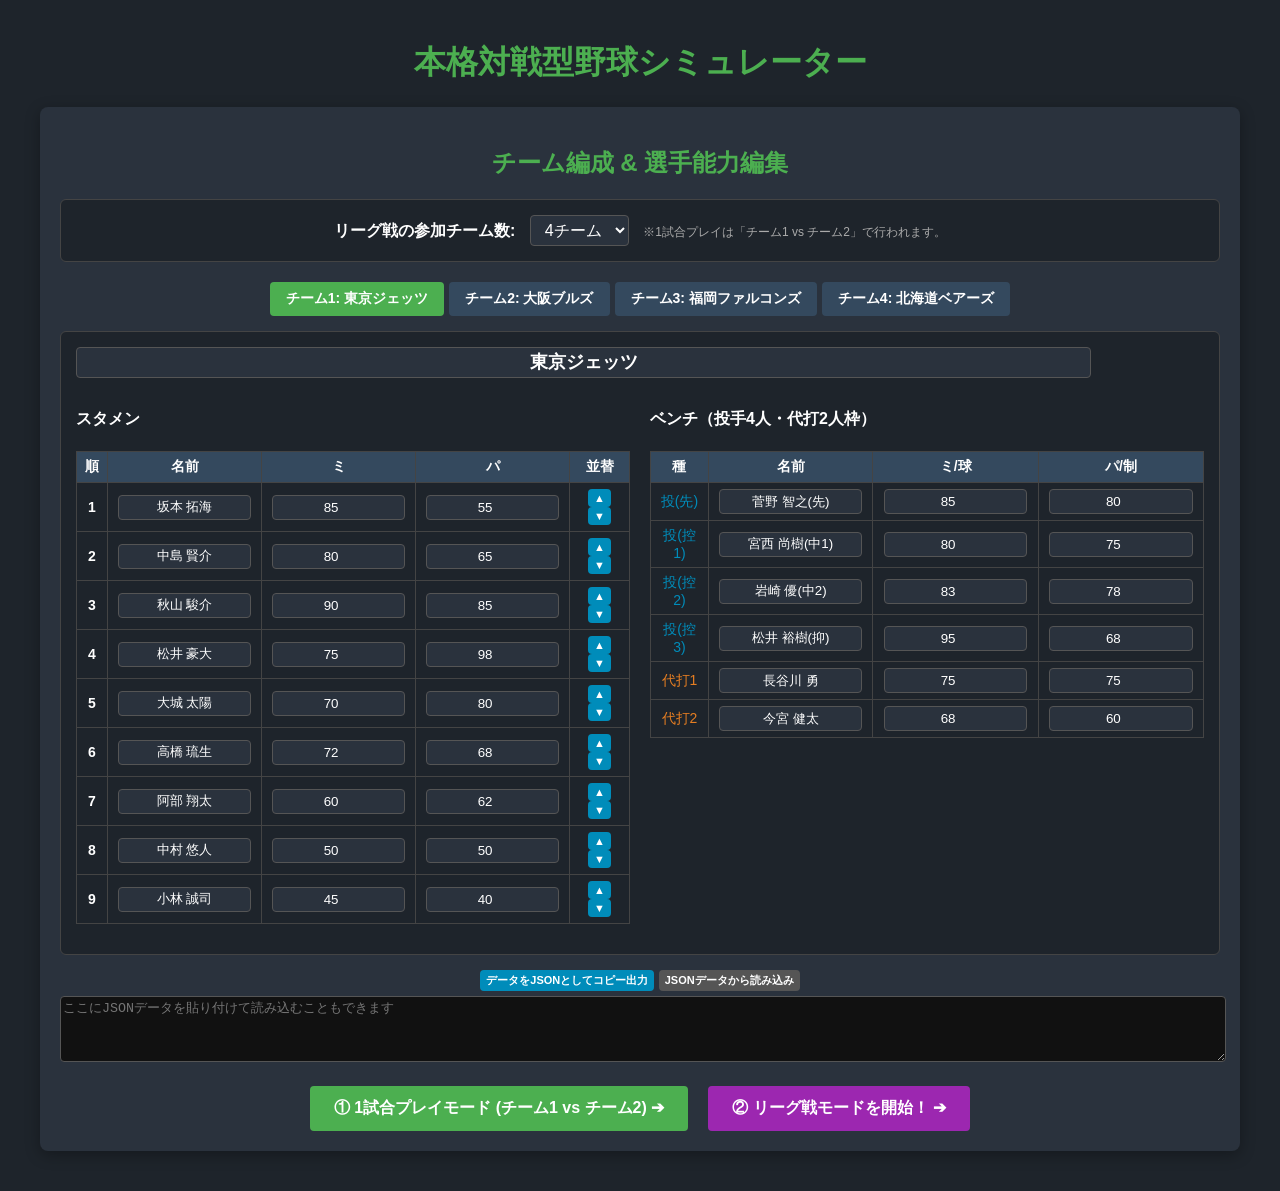
==== commit bfb6b2d1: "Add files via upload" ====
--- a/index.html
+++ b/index.html
@@ -3,7 +3,7 @@
 <head>
     <meta charset="UTF-8">
     <meta name="viewport" content="width=device-width, initial-scale=1.0">
-    <title>本格対戦型野球シミュレーター v11</title>
+    <title>本格対戦型野球シミュレーター v12</title>
     <style>
         body {
             font-family: 'Helvetica Neue', Arial, sans-serif;
@@ -246,7 +246,6 @@
 
 <div class="container">
     
-    <!-- 1. 打順編成・選手編集画面 -->
     <div id="screen-setup" class="box">
         <h2>チーム編成 & 選手能力編集</h2>
         
@@ -296,13 +295,11 @@
         </div>
     </div>
 
-    <!-- 2. リーグ戦メイン画面 -->
     <div id="screen-league" class="box hidden">
         <h2>🏆 リーグ戦モード</h2>
         <div class="info-box" id="league-progress-info" style="margin-bottom: 15px; background: #8e44ad;">第1節</div>
         
         <div class="league-layout">
-            <!-- 順位表 -->
             <div>
                 <h3>【現在の順位表】</h3>
                 <table>
@@ -317,7 +314,6 @@
                     <table id="league-matches-table" style="margin-bottom:0;"></table>
                 </div>
             </div>
-            <!-- リーグ戦ニュース・ログ -->
             <div>
                 <h3>【リーグ戦速報】</h3>
                 <div id="league-log" class="league-log-box"></div>
@@ -331,9 +327,7 @@
         </div>
     </div>
 
-    <!-- 3. 試合観戦画面 -->
     <div id="screen-game" class="box hidden">
-        <!-- スコアボード -->
         <table class="scoreboard-table">
             <thead><tr id="sb-header"></tr></thead>
             <tbody>
@@ -343,7 +337,6 @@
         </table>
 
         <div class="game-layout">
-            <!-- 左スタメン -->
             <div class="team-display">
                 <h4 style="margin:5px; text-align:center;" id="game-home-title">ホーム</h4>
                 <table>
@@ -358,7 +351,6 @@
                 </div>
             </div>
 
-            <!-- 中央：速報・グラウンド -->
             <div class="center-panel">
                 <div class="info-box" id="match-info">1回表 攻撃中</div>
                 <div class="field-status">
@@ -378,7 +370,6 @@
                 <div id="game-log"></div>
             </div>
 
-            <!-- 右スタメン -->
             <div class="team-display">
                 <h4 style="margin:5px; text-align:center;" id="game-away-title">ビジター</h4>
                 <table>
@@ -394,7 +385,6 @@
             </div>
         </div>
 
-        <!-- 操作ボタンエリア -->
         <div class="button-group">
             <button id="next-pitch-btn">1球すすめる</button>
             <button id="skip-to-6-btn" class="btn-orange">6回まで飛ばす</button>
@@ -404,7 +394,6 @@
             <button id="back-to-league-btn" class="btn-purple hidden">リーグ戦画面に戻る ➔</button>
         </div>
 
-        <!-- 試合後の選手個人成績表 -->
         <div id="stats-container" class="stats-section hidden">
             <h3>【個人成績表】</h3>
             <div class="setup-layout">
@@ -426,112 +415,112 @@
 </div>
 
 <script>
-// 現実的な打順傾向に沿ったミート・パワー調整例（1〜9番の役割に合わせた数値）
-// 1番: 高ミート・低〜中パワー (出塁・俊足)
-// 2番: 高ミート・中パワー (繋ぎ・巧打)
-// 3番: 超高ミート・高パワー (主軸クリーンナップ)
-// 4番: 中〜高ミート・超高パワー (不動の大砲・主砲)
+// 現実的な打順傾向に沿ったミート・パワー調整（日本人架空選手版）
+// 1番: 高ミート・低〜中パワー (俊足巧打・出塁タイプ)
+// 2番: 高ミート・中パワー (繋ぎ・上位チャンス拡大)
+// 3番: 超高ミート・高パワー (最強の主軸打者)
+// 4番: 中〜高ミート・超高パワー (不動の4番・主砲)
 // 5番: 中ミート・高パワー (ポイントゲッター)
-// 6番: 中ミート・中パワー (恐怖の6番・チャンスメイク)
-// 7番: 低〜中ミート・中パワー (下位打線)
-// 8番: 低ミート・低パワー (守備型捕手等)
-// 9番: 低ミート・低パワー (投手または下位の繋ぎ)
+// 6番: 中ミート・中パワー (恐怖の6番・下位チャンスメイク)
+// 7番: 低〜中ミート・中パワー (意外性のある下位)
+// 8番: 低ミート・低パワー (守備重視の捕手など)
+// 9番: 低ミート・低パワー (俊足の下位繋ぎ、または投手枠)
 
 let allTeamsTemplate = [
     {
-        name: "NewYork Stars",
+        name: "東京ジェッツ",
         players: [
-            { name: "S.スミス", meet: 85, power: 55, isOut: false },      // 1番
-            { name: "C.クリスチャン", meet: 80, power: 65, isOut: false }, // 2番
-            { name: "M.トンプソン", meet: 90, power: 85, isOut: false },   // 3番
-            { name: "J.ロドリゲス", meet: 75, power: 98, isOut: false },   // 4番
-            { name: "A.ジャクソン", meet: 70, power: 80, isOut: false },   // 5番
-            { name: "W.ミラー", meet: 72, power: 68, isOut: false },       // 6番
-            { name: "B.デービス", meet: 60, power: 62, isOut: false },     // 7番
-            { name: "T.マルチネス", meet: 50, power: 50, isOut: false },   // 8番
-            { name: "D.アンダーソン", meet: 45, power: 40, isOut: false }  // 9番
+            { name: "坂本 拓海", meet: 85, power: 55, isOut: false },      // 1番
+            { name: "中島 賢介", meet: 80, power: 65, isOut: false },      // 2番
+            { name: "秋山 駿介", meet: 90, power: 85, isOut: false },      // 3番
+            { name: "松井 豪大", meet: 75, power: 98, isOut: false },      // 4番
+            { name: "大城 太陽", meet: 70, power: 80, isOut: false },      // 5番
+            { name: "高橋 琉生", meet: 72, power: 68, isOut: false },      // 6番
+            { name: "阿部 翔太", meet: 60, power: 62, isOut: false },      // 7番
+            { name: "中村 悠人", meet: 50, power: 50, isOut: false },      // 8番
+            { name: "小林 誠司", meet: 45, power: 40, isOut: false }       // 9番
         ],
         pitchers: [
-            { name: "G.コールマン(先)", power: 85, control: 80, currentPower: 85, ip_outs: 0, h: 0, hr: 0, bb: 0, so: 0, r: 0, isOut: false },
-            { name: "R.ブレイザー(中1)", power: 80, control: 75, currentPower: 80, ip_outs: 0, h: 0, hr: 0, bb: 0, so: 0, r: 0, isOut: false },
-            { name: "E.フィリップス(中2)", power: 83, control: 78, currentPower: 83, ip_outs: 0, h: 0, hr: 0, bb: 0, so: 0, r: 0, isOut: false },
-            { name: "B.グラテロル(抑)", power: 95, control: 68, currentPower: 95, ip_outs: 0, h: 0, hr: 0, bb: 0, so: 0, r: 0, isOut: false }
+            { name: "菅野 智之(先)", power: 85, control: 80, currentPower: 85, ip_outs: 0, h: 0, hr: 0, bb: 0, so: 0, r: 0, isOut: false },
+            { name: "宮西 尚樹(中1)", power: 80, control: 75, currentPower: 80, ip_outs: 0, h: 0, hr: 0, bb: 0, so: 0, r: 0, isOut: false },
+            { name: "岩崎 優(中2)", power: 83, control: 78, currentPower: 83, ip_outs: 0, h: 0, hr: 0, bb: 0, so: 0, r: 0, isOut: false },
+            { name: "松井 裕樹(抑)", power: 95, control: 68, currentPower: 95, ip_outs: 0, h: 0, hr: 0, bb: 0, so: 0, r: 0, isOut: false }
         ],
         benchBatters: [
-            { name: "K.ヘルナンデス", meet: 75, power: 75, isOut: false },
-            { name: "J.ヘイワード", meet: 68, power: 60, isOut: false }
+            { name: "長谷川 勇", meet: 75, power: 75, isOut: false },
+            { name: "今宮 健太", meet: 68, power: 60, isOut: false }
         ]
     },
     {
-        name: "LosAngeles Kings",
+        name: "大阪ブルズ",
         players: [
-            { name: "M.ベッツ", meet: 88, power: 60, isOut: false },
-            { name: "F.フリーマン", meet: 85, power: 70, isOut: false },
-            { name: "T.ヘルナンデス", meet: 78, power: 88, isOut: false },
-            { name: "W.スミス", meet: 75, power: 92, isOut: false },
-            { name: "M.マンシー", meet: 68, power: 85, isOut: false },
-            { name: "T.エドマン", meet: 74, power: 55, isOut: false },
-            { name: "G.ラックス", meet: 70, power: 50, isOut: false },
-            { name: "A.パヘス", meet: 58, power: 68, isOut: false },
-            { name: "M.ロハス", meet: 62, power: 45, isOut: false }
+            { name: "西川 遥輝", meet: 88, power: 60, isOut: false },
+            { name: "近藤 健介", meet: 85, power: 70, isOut: false },
+            { name: "柳田 悠岐", meet: 78, power: 88, isOut: false },
+            { name: "岡本 和真", meet: 75, power: 92, isOut: false },
+            { name: "村上 宗隆", meet: 68, power: 85, isOut: false },
+            { name: "牧 秀悟", meet: 74, power: 55, isOut: false },
+            { name: "宮崎 敏郎", meet: 70, power: 50, isOut: false },
+            { name: "木浪 聖也", meet: 58, power: 68, isOut: false },
+            { name: "源田 壮亮", meet: 62, power: 45, isOut: false }
         ],
         pitchers: [
-            { name: "J.フラハティ(先)", power: 82, control: 78, currentPower: 82, ip_outs: 0, h: 0, hr: 0, bb: 0, so: 0, r: 0, isOut: false },
-            { name: "A.バンダ(中1)", power: 81, control: 72, currentPower: 81, ip_outs: 0, h: 0, hr: 0, bb: 0, so: 0, r: 0, isOut: false },
-            { name: "M.コーペック(中2)", power: 96, control: 65, currentPower: 96, ip_outs: 0, h: 0, hr: 0, bb: 0, so: 0, r: 0, isOut: false },
-            { name: "B.ハドソン(抑)", power: 88, control: 82, currentPower: 88, ip_outs: 0, h: 0, hr: 0, bb: 0, so: 0, r: 0, isOut: false }
+            { name: "山本 由伸(先)", power: 82, control: 78, currentPower: 82, ip_outs: 0, h: 0, hr: 0, bb: 0, so: 0, r: 0, isOut: false },
+            { name: "平良 海馬(中1)", power: 81, control: 72, currentPower: 81, ip_outs: 0, h: 0, hr: 0, bb: 0, so: 0, r: 0, isOut: false },
+            { name: "山崎 康晃(中2)", power: 96, control: 65, currentPower: 96, ip_outs: 0, h: 0, hr: 0, bb: 0, so: 0, r: 0, isOut: false },
+            { name: "栗林 良吏(抑)", power: 88, control: 82, currentPower: 88, ip_outs: 0, h: 0, hr: 0, bb: 0, so: 0, r: 0, isOut: false }
         ],
         benchBatters: [
-            { name: "C.テイラー", meet: 65, power: 65, isOut: false },
-            { name: "A.バーンズ", meet: 55, power: 40, isOut: false }
+            { name: "桑原 将志", meet: 65, power: 65, isOut: false },
+            { name: "甲斐 拓也", meet: 55, power: 40, isOut: false }
         ]
     },
     {
-        name: "Chicago Wolves",
+        name: "福岡ファルコンズ",
         players: [
-            { name: "N.ホアーナー", meet: 82, power: 45, isOut: false },
-            { name: "D.スワンソン", meet: 75, power: 68, isOut: false },
-            { name: "I.ハップ", meet: 78, power: 78, isOut: false },
-            { name: "C.ベリンジャー", meet: 80, power: 88, isOut: false },
-            { name: "S.スズキ", meet: 82, power: 82, isOut: false },
-            { name: "M.ブッシュ", meet: 72, power: 75, isOut: false },
-            { name: "I.パレデス", meet: 68, power: 70, isOut: false },
-            { name: "P.クロウ", meet: 65, power: 55, isOut: false },
-            { name: "M.アマヤ", meet: 58, power: 50, isOut: false }
+            { name: "周東 佑京", meet: 82, power: 45, isOut: false },
+            { name: "中野 拓夢", meet: 75, power: 68, isOut: false },
+            { name: "森 友哉", meet: 78, power: 78, isOut: false },
+            { name: "山川 穂高", meet: 80, power: 88, isOut: false },
+            { name: "鈴木 誠也", meet: 82, power: 82, isOut: false },
+            { name: "万波 中正", meet: 72, power: 75, isOut: false },
+            { name: "浅村 栄斗", meet: 68, power: 70, isOut: false },
+            { name: "塩見 泰隆", meet: 65, power: 55, isOut: false },
+            { name: "坂本 誠志", meet: 58, power: 50, isOut: false }
         ],
         pitchers: [
-            { name: "J.スティール(先)", power: 84, control: 82, currentPower: 84, ip_outs: 0, h: 0, hr: 0, bb: 0, so: 0, r: 0, isOut: false },
-            { name: "P.ホッジ(中1)", power: 88, control: 70, currentPower: 88, ip_outs: 0, h: 0, hr: 0, bb: 0, so: 0, r: 0, isOut: false },
-            { name: "N.ピアソン(中2)", power: 94, control: 68, currentPower: 94, ip_outs: 0, h: 0, hr: 0, bb: 0, so: 0, r: 0, isOut: false },
-            { name: "T.ミラー(抑)", power: 86, control: 80, currentPower: 86, ip_outs: 0, h: 0, hr: 0, bb: 0, so: 0, r: 0, isOut: false }
+            { name: "佐々木 朗希(先)", power: 84, control: 82, currentPower: 84, ip_outs: 0, h: 0, hr: 0, bb: 0, so: 0, r: 0, isOut: false },
+            { name: "清水 昇(中1)", power: 88, control: 70, currentPower: 88, ip_outs: 0, h: 0, hr: 0, bb: 0, so: 0, r: 0, isOut: false },
+            { name: "藤浪 晋太郎(中2)", power: 94, control: 68, currentPower: 94, ip_outs: 0, h: 0, hr: 0, bb: 0, so: 0, r: 0, isOut: false },
+            { name: "益田 直也(抑)", power: 86, control: 80, currentPower: 86, ip_outs: 0, h: 0, hr: 0, bb: 0, so: 0, r: 0, isOut: false }
         ],
         benchBatters: [
-            { name: "P.ウィズダム", meet: 50, power: 85, isOut: false },
-            { name: "M.トークマン", meet: 72, power: 55, isOut: false }
+            { name: "大山 悠輔", meet: 50, power: 85, isOut: false },
+            { name: "荻野 貴司", meet: 72, power: 55, isOut: false }
         ]
     },
     {
-        name: "Texas Rangers",
+        name: "北海道ベアーズ",
         players: [
-            { name: "M.セミエン", meet: 78, power: 65, isOut: false },
-            { name: "C.シーガー", meet: 86, power: 82, isOut: false },
-            { name: "J.スミス", meet: 80, power: 60, isOut: false },
-            { name: "A.ガルシア", meet: 68, power: 90, isOut: false },
-            { name: "N.ロウ", meet: 76, power: 72, isOut: false },
-            { name: "J.ハイン", meet: 70, power: 68, isOut: false },
-            { name: "W.ラングフォード", meet: 72, power: 70, isOut: false },
-            { name: "E.デュラン", meet: 65, power: 58, isOut: false },
-            { name: "L.タベラス", meet: 68, power: 50, isOut: false }
+            { name: "松本 剛", meet: 78, power: 65, isOut: false },
+            { name: "小園 海斗", meet: 86, power: 82, isOut: false },
+            { name: "紅林 弘太郎", meet: 80, power: 60, isOut: false },
+            { name: "細川 成也", meet: 68, power: 90, isOut: false },
+            { name: "佐藤 輝明", meet: 76, power: 72, isOut: false },
+            { name: "清宮 幸太郎", meet: 70, power: 68, isOut: false },
+            { name: "石川 昂弥", meet: 72, power: 70, isOut: false },
+            { name: "門脇 誠", meet: 65, power: 58, isOut: false },
+            { name: "辰己 涼介", meet: 68, power: 50, isOut: false }
         ],
         pitchers: [
-            { name: "N.イバルディ(先)", power: 86, control: 84, currentPower: 86, ip_outs: 0, h: 0, hr: 0, bb: 0, so: 0, r: 0, isOut: false },
-            { name: "D.ロバートソン(中1)", power: 83, control: 76, currentPower: 83, ip_outs: 0, h: 0, hr: 0, bb: 0, so: 0, r: 0, isOut: false },
-            { name: "J.レクラーク(中2)", power: 92, control: 66, currentPower: 92, ip_outs: 0, h: 0, hr: 0, bb: 0, so: 0, r: 0, isOut: false },
-            { name: "K.イエーツ(抑)", power: 85, control: 88, currentPower: 85, ip_outs: 0, h: 0, hr: 0, bb: 0, so: 0, r: 0, isOut: false }
+            { name: "戸郷 翔征(先)", power: 86, control: 84, currentPower: 86, ip_outs: 0, h: 0, hr: 0, bb: 0, so: 0, r: 0, isOut: false },
+            { name: "湯浅 京己(中1)", power: 83, control: 76, currentPower: 83, ip_outs: 0, h: 0, hr: 0, bb: 0, so: 0, r: 0, isOut: false },
+            { name: "田口 麗斗(中2)", power: 92, control: 66, currentPower: 92, ip_outs: 0, h: 0, hr: 0, bb: 0, so: 0, r: 0, isOut: false },
+            { name: "則本 昂大(抑)", power: 85, control: 88, currentPower: 85, ip_outs: 0, h: 0, hr: 0, bb: 0, so: 0, r: 0, isOut: false }
         ],
         benchBatters: [
-            { name: "T.ジャンコウスキー", meet: 70, power: 40, isOut: false },
-            { name: "C.ケリー", meet: 62, power: 55, isOut: false }
+            { name: "中村 剛也", meet: 70, power: 40, isOut: false },
+            { name: "島内 宏明", meet: 62, power: 55, isOut: false }
         ]
     }
 ];
@@ -964,14 +953,12 @@
 
 function skipToInning(targetInning) {
     if (game.gameOver) return;
-    addLog(`
-⏩ ${targetInning - 1}回終了まで一気にジャンプします...`);
+    addLog(`\n⏩ ${targetInning - 1}回終了まで一気にジャンプします...`);
     while (!game.gameOver && !(game.inning === targetInning && game.isTop)) {
         stepPitch();
     }
     showVisualResult(`${targetInning}回表 再開`, "#ffeb3b");
-    addLog(`
---- ${game.inning}回表 ${teamData.home.name}の攻撃から再開します ---`);
+    addLog(`\n--- ${game.inning}回表 ${teamData.home.name}の攻撃から再開します ---`);
     updateUI();
 }
 
@@ -1077,15 +1064,13 @@
         if (!game.isTop && game.inning >= 9) { endGame(); } 
         else if (game.isTop) {
             game.isTop = false; game.awayScores[game.inning - 1] = 0;
-            addLog(`
---- ${game.inning}回裏 ${teamData.away.name}の攻撃 ---`);
+            addLog(`\n--- ${game.inning}回裏 ${teamData.away.name}の攻撃 ---`);
         } else {
             game.inning++;
             if (game.inning > 9) { endGame(); } 
             else {
                 game.isTop = true; game.homeScores[game.inning - 1] = 0;
-                addLog(`
---- ${game.inning}回表 ${teamData.home.name}の攻撃 ---`);
+                addLog(`\n--- ${game.inning}回表 ${teamData.home.name}の攻撃 ---`);
             }
         }
     }
@@ -1094,8 +1079,7 @@
 
 function endGame() {
     game.gameOver = true;
-    addLog(`
-🎉 【試合終了】 ${teamData.home.name} ${game.homeTotal} - ${game.awayTotal} ${teamData.away.name}`);
+    addLog(`\n🎉 【試合終了】 ${teamData.home.name} ${game.homeTotal} - ${game.awayTotal} ${teamData.away.name}`);
     showVisualResult("GAME SET", "#ffeb3b");
     displayStats();
 
@@ -1173,10 +1157,8 @@
     document.getElementById('third-base').className = game.runners[2] ? 'base active' : 'base';
     document.getElementById('match-info').innerText = game.gameOver ? "試合終了" : `${game.inning}回${game.isTop ? '表' : '裏'} ${game.isTop ? teamData.home.name : teamData.away.name}の攻撃`;
 
-    document.getElementById(`home-live-pitcher`).innerText = `投: ${currentPitcher.home.name}
-(球威:${Math.round(currentPitcher.home.currentPower)} 制:${currentPitcher.home.control})`;
-    document.getElementById(`away-live-pitcher`).innerText = `投: ${currentPitcher.away.name}
-(球威:${Math.round(currentPitcher.away.currentPower)} 制:${currentPitcher.away.control})`;
+    document.getElementById(`home-live-pitcher`).innerText = `投: ${currentPitcher.home.name}\n(球威:${Math.round(currentPitcher.home.currentPower)} 制:${currentPitcher.home.control})`;
+    document.getElementById(`away-live-pitcher`).innerText = `投: ${currentPitcher.away.name}\n(球威:${Math.round(currentPitcher.away.currentPower)} 制:${currentPitcher.away.control})`;
 
     ['home', 'away'].forEach(team => {
         for (let i = 0; i < 9; i++) { document.getElementById(`${team}-batter-${i}`).classList.remove('highlight'); }
@@ -1271,4 +1253,4 @@
 onTeamCountChange();
 </script>
 </body>
-</html>
+</html>
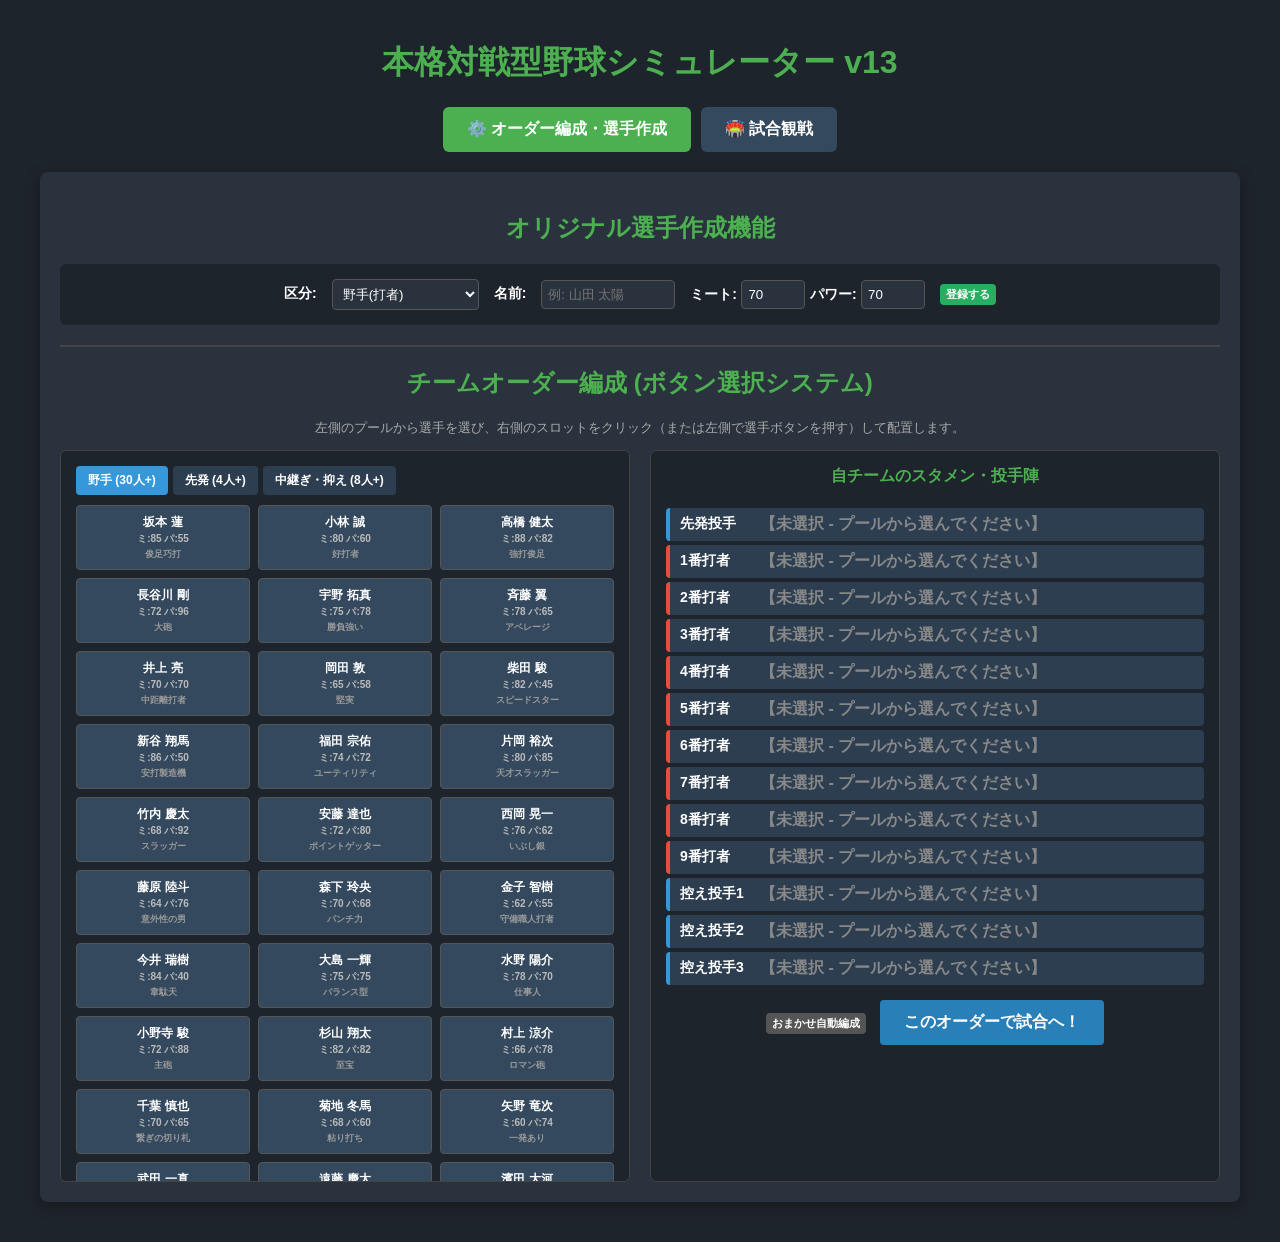
==== commit 234b44d9: "Add files via upload" ====
--- a/index.html
+++ b/index.html
@@ -3,7 +3,7 @@
 <head>
     <meta charset="UTF-8">
     <meta name="viewport" content="width=device-width, initial-scale=1.0">
-    <title>本格対戦型野球シミュレーター v12</title>
+    <title>本格対戦型野球シミュレーター v13</title>
     <style>
         body {
             font-family: 'Helvetica Neue', Arial, sans-serif;
@@ -12,7 +12,7 @@
             margin: 0;
             padding: 20px;
         }
-        h1, h2, h3 {
+        h1, h2, h3, h4 {
             text-align: center;
             color: #4caf50;
         }
@@ -29,92 +29,117 @@
         }
         .hidden { display: none !important; }
 
-        /* 編集画面のレイアウト */
-        .config-panel {
+        /* ナビゲーション・タブ */
+        .nav-tabs {
+            display: flex;
+            justify-content: center;
+            gap: 10px;
+            margin-bottom: 20px;
+        }
+        .nav-btn {
+            background: #34495e;
+            color: #fff;
+            padding: 12px 24px;
+            border-radius: 6px;
+            font-size: 16px;
+            font-weight: bold;
+            border: none;
+            cursor: pointer;
+        }
+        .nav-btn:hover { background: #415b76; }
+        .nav-btn.active { background: #4caf50; }
+
+        /* オーダー編成画面のレイアウト */
+        .order-layout {
+            display: grid;
+            grid-template-columns: 1fr 1fr;
+            gap: 20px;
+        }
+        .selection-pool {
+            background: #1e242b;
+            padding: 15px;
+            border-radius: 6px;
+            border: 1px solid #444;
+            max-height: 700px;
+            overflow-y: auto;
+        }
+        .pool-tabs {
+            display: flex;
+            gap: 5px;
+            margin-bottom: 10px;
+        }
+        .pool-tab-btn {
+            background: #2c3e50;
+            color: white;
+            border: none;
+            padding: 6px 12px;
+            cursor: pointer;
+            border-radius: 4px;
+            font-size: 12px;
+        }
+        .pool-tab-btn.active { background: #3498db; }
+
+        /* 選手選択ボタン（プルダウンの代わり） */
+        .player-grid {
+            display: grid;
+            grid-template-columns: repeat(auto-fill, minmax(130px, 1fr));
+            gap: 8px;
+        }
+        .player-card-btn {
+            background: #34495e;
+            border: 1px solid #555;
+            color: white;
+            padding: 8px;
+            border-radius: 4px;
+            cursor: pointer;
+            text-align: center;
+            font-size: 12px;
+            transition: all 0.2s;
+        }
+        .player-card-btn:hover { background: #455a6f; border-color: #3498db; }
+        .player-card-btn.selected { background: #16a085; border-color: #1abc9c; opacity: 0.6; }
+
+        .current-slots {
+            background: #1e242b;
+            padding: 15px;
+            border-radius: 6px;
+            border: 1px solid #444;
+        }
+        .slot-row {
+            display: flex;
+            align-items: center;
+            background: #2c3e50;
+            margin: 4px 0;
+            padding: 6px 10px;
+            border-radius: 4px;
+            border-left: 4px solid #e74c3c;
+        }
+        .slot-row.pitcher-slot { border-left-color: #3498db; }
+        .slot-label { width: 80px; font-weight: bold; font-size: 14px; }
+        .slot-value { flex-grow: 1; font-weight: bold; color: #ffeb3b; }
+        .slot-cancel-btn { background: #c0392b; padding: 2px 6px; font-size: 11px; }
+
+        /* オリジナル選手作成 */
+        .creator-form {
+            display: flex;
+            flex-wrap: wrap;
+            gap: 15px;
             background: #1e242b;
             padding: 15px;
             border-radius: 6px;
             margin-bottom: 20px;
-            text-align: center;
-            border: 1px solid #444;
-        }
-        .config-panel label {
-            font-size: 16px;
-            font-weight: bold;
-            margin-right: 10px;
-        }
-        .config-panel select {
-            font-size: 16px;
-            padding: 5px 10px;
-            background: #2a323d;
-            color: #fff;
-            border: 1px solid #555;
-            border-radius: 4px;
-        }
-        .setup-tabs {
-            display: flex;
+            align-items: center;
             justify-content: center;
-            gap: 5px;
-            margin-bottom: 15px;
-            flex-wrap: wrap;
-        }
-        .tab-btn {
-            background: #34495e;
-            color: #fff;
-            padding: 8px 16px;
-            border-radius: 4px;
-            font-size: 14px;
-            border: none;
-            cursor: pointer;
-        }
-        .tab-btn:hover {
-            background: #415b76;
-        }
-        .tab-btn.active {
-            background: #4caf50;
-        }
-        .team-edit-area {
-            background: #1e242b;
-            padding: 15px;
-            border-radius: 6px;
-            border: 1px solid #444;
-        }
-        .team-name-input {
-            width: 100%;
-            font-size: 18px;
-            font-weight: bold;
-            color: #4caf50;
-            background: #1e242b;
-            border: 2px solid #4caf50;
-            padding: 6px;
-            border-radius: 4px;
-            margin-bottom: 10px;
-            box-sizing: border-box;
-        }
-        table {
-            width: 100%;
-            border-collapse: collapse;
-            margin-bottom: 15px;
-            background: #1e242b;
-            font-size: 14px;
-        }
-        th, td {
-            border: 1px solid #444;
-            padding: 6px 8px;
-            text-align: center;
-        }
+        }
+        .creator-form label { font-weight: bold; font-size: 14px; }
+        .creator-form input, .creator-form select {
+            background: #2a323d; color: white; border: 1px solid #555; padding: 6px; border-radius: 4px;
+        }
+
+        /* 既存の試合画面などのスタイル */
+        table { width: 100%; border-collapse: collapse; margin-bottom: 15px; background: #1e242b; font-size: 14px; }
+        th, td { border: 1px solid #444; padding: 6px 8px; text-align: center; }
         th { background-color: #34495e; color: #fff; }
-        input[type="text"], input[type="number"] {
-            width: 90%;
-            background: #2a323d;
-            border: 1px solid #555;
-            color: #fff;
-            padding: 4px;
-            text-align: center;
-            border-radius: 4px;
-        }
-
-        /* ボタン */
         button {
             background-color: #4caf50; color: white; border: none;
             padding: 12px 24px; border-radius: 4px; cursor: pointer;
@@ -124,210 +149,95 @@
         .btn-sm { padding: 3px 6px; font-size: 11px; background-color: #008cba; }
         .btn-secondary { background-color: #555; }
         .btn-secondary:hover { background-color: #444; }
-        .btn-orange { background-color: #ff9800; }
-        .btn-orange:hover { background-color: #e68a00; }
-        .btn-purple { background-color: #9c27b0; }
-        .btn-purple:hover { background-color: #7b1fa2; }
-        .btn-red { background-color: #e74c3c; }
-        .btn-red:hover { background-color: #c0392b; }
-
-        /* スコアボード */
-        .scoreboard-table {
-            width: 100%; font-weight: bold; font-family: monospace; font-size: 18px; margin-bottom: 20px;
-        }
+        
+        .scoreboard-table { width: 100%; font-weight: bold; font-family: monospace; font-size: 18px; margin-bottom: 20px; }
         .scoreboard-table th { background: #111; color: #aaa; }
         .scoreboard-table td { background: #222; color: #fff; font-size: 20px; }
         .scoreboard-table .total { color: #ffeb3b; }
-        .scoreboard-table .current-team { color: #4caf50; }
-
-        /* 試合画面の3カラムレイアウト */
-        .game-layout {
-            display: grid;
-            grid-template-columns: 260px 1fr 260px;
-            gap: 15px;
-        }
-        .team-display th { background: #222; }
-        .team-display tr.highlight {
-            background-color: #ffeb3b !important;
-            color: #000 !important;
-            font-weight: bold;
-        }
-        .bench-list {
-            margin-top: 10px;
-            background: #1e242b;
-            padding: 8px;
-            border-radius: 4px;
-            font-size: 12px;
-        }
-
-        /* 中央の速報エリア */
-        .center-panel {
-            display: flex;
-            flex-direction: column;
-            gap: 15px;
-        }
+        
+        .game-layout { display: grid; grid-template-columns: 260px 1fr 260px; gap: 15px; }
         .field-status {
             background: #145a32; border: 4px solid #111; border-radius: 8px;
             padding: 15px; display: flex; flex-direction: column; align-items: center; position: relative;
         }
         .diamond {
-            position: relative; width: 100px; height: 100px;
-            transform: rotate(45deg); margin-bottom: 15px;
-            border: 2px dashed rgba(255,255,255,0.2);
-        }
-        .base {
-            position: absolute; width: 16px; height: 16px; background-color: #555; border: 2px solid #fff;
-        }
+            position: relative; width: 100px; height: 100px; transform: rotate(45deg); margin-bottom: 15px; border: 2px dashed rgba(255,255,255,0.2);
+        }
+        .base { position: absolute; width: 16px; height: 16px; background-color: #555; border: 2px solid #fff; }
         .base.active { background-color: #ff9800; box-shadow: 0 0 10px #ff9800; }
         #first-base { top: -8px; right: -8px; }
         #second-base { top: -8px; left: -8px; }
         #third-base { bottom: -8px; left: -8px; }
-
-        .pitch-result-overlay {
-            font-size: 24px;
-            font-weight: 900;
-            text-shadow: 2px 2px 4px rgba(0,0,0,0.8);
-            margin: 5px 0 10px 0;
-            height: 30px;
-            text-align: center;
-        }
-
+        .pitch-result-overlay { font-size: 24px; font-weight: 900; text-shadow: 2px 2px 4px rgba(0,0,0,0.8); margin: 5px 0 10px 0; height: 30px; }
         .bso-container { width: 100%; font-family: monospace; font-size: 16px; background: rgba(0,0,0,0.5); padding: 8px; border-radius: 5px; }
         .bso-row { display: flex; align-items: center; margin: 2px 0; }
         .bso-label { width: 20px; font-weight: bold; }
-
-        #game-log {
-            height: 220px; overflow-y: auto; background: #111; color: #0f0;
-            padding: 12px; font-family: monospace; border-radius: 4px; line-height: 1.5; border: 2px solid #333;
-        }
+        #game-log { height: 220px; overflow-y: auto; background: #111; color: #0f0; padding: 12px; font-family: monospace; border-radius: 4px; line-height: 1.5; }
         .info-box { background: #34495e; padding: 10px; border-radius: 4px; text-align: center; font-weight: bold; }
-
-        .stats-section {
-            margin-top: 30px;
-            border-top: 2px dashed #555;
-            padding-top: 20px;
-        }
-        .stats-section h3 { color: #ffeb3b; }
-        .stats-section h4 { color: #4caf50; margin-bottom: 5px; margin-top: 15px;}
-
-        .json-area { margin-top: 15px; text-align: center; }
-        .json-area textarea {
-            width: 100%; height: 60px; background: #111; color: #0f0; border: 1px solid #555; font-family: monospace; border-radius: 4px; margin-top: 5px;
-        }
-        .button-group {
-            display: flex; justify-content: center; gap: 10px; flex-wrap: wrap; margin-top: 20px;
-        }
-
-        .league-layout {
-            display: grid;
-            grid-template-columns: 1fr 1fr;
-            gap: 20px;
-        }
-        .league-log-box {
-            background: #111; color: #0f0; padding: 15px; font-family: monospace; border-radius: 4px; height: 320px; overflow-y: auto; border: 2px solid #444;
-        }
-
-        /* グリッドレイアウト */
-        .setup-layout {
-            display: grid;
-            grid-template-columns: 1fr 1fr;
-            gap: 20px;
-        }
-        @media (max-width: 768px) {
-            .game-layout, .league-layout, .setup-layout {
-                grid-template-columns: 1fr;
-            }
-        }
+        .team-display tr.highlight { background-color: #ffeb3b !important; color: #000 !important; font-weight: bold; }
     </style>
 </head>
 <body>
 
-<h1>本格対戦型野球シミュレーター</h1>
+<h1>本格対戦型野球シミュレーター v13</h1>
 
 <div class="container">
     
-    <div id="screen-setup" class="box">
-        <h2>チーム編成 & 選手能力編集</h2>
+    <div class="nav-tabs">
+        <button id="nav-order-btn" class="nav-btn active" onclick="switchPage('order')">⚙️ オーダー編成・選手作成</button>
+        <button id="nav-game-btn" class="nav-btn" onclick="switchPage('game')">🏟️ 試合観戦</button>
+    </div>
+
+    <div id="page-order" class="box">
+        <h2>オリジナル選手作成機能</h2>
+        <div class="creator-form">
+            <label>区分:</label>
+            <select id="create-type" onchange="toggleCreatorFields()">
+                <option value="batter">野手(打者)</option>
+                <option value="pitcher-sp">投手(先発)</option>
+                <option value="pitcher-rp">投手(中継ぎ・抑え)</option>
+            </select>
+            <label>名前:</label>
+            <input type="text" id="create-name" placeholder="例: 山田 太陽" style="width:120px;">
+            
+            <span id="field-for-batter">
+                <label>ミート:</label> <input type="number" id="create-meet" value="70" min="1" max="100" style="width:50px;">
+                <label>パワー:</label> <input type="number" id="create-power" value="70" min="1" max="100" style="width:50px;">
+            </span>
+            <span id="field-for-pitcher" class="hidden">
+                <label>球威:</label> <input type="number" id="create-pitcher-power" value="70" min="1" max="100" style="width:50px;">
+                <label>制球:</label> <input type="number" id="create-control" value="70" min="1" max="100" style="width:50px;">
+            </span>
+            <button onclick="createOriginalPlayer()" class="btn-sm" style="background:#27ae60;">登録する</button>
+        </div>
+
+        <hr style="border:1px solid #444; margin:20px 0;">
+
+        <h2>チームオーダー編成 (ボタン選択システム)</h2>
+        <p style="text-align:center; font-size:13px; color:#aaa;">左側のプールから選手を選び、右側のスロットをクリック（または左側で選手ボタンを押す）して配置します。</p>
         
-        <div class="config-panel">
-            <label for="league-team-count">リーグ戦の参加チーム数:</label>
-            <select id="league-team-count" onchange="onTeamCountChange()">
-                <option value="2">2チーム</option>
-                <option value="3">3チーム</option>
-                <option value="4" selected>4チーム</option>
-                <option value="5">5チーム</option>
-                <option value="6">6チーム</option>
-            </select>
-            <span style="font-size:12px; color:#aaa; margin-left:10px;">※1試合プレイは「チーム1 vs チーム2」で行われます。</span>
-        </div>
-
-        <div class="setup-tabs" id="team-tabs"></div>
-
-        <div class="team-edit-area">
-            <input type="text" id="team-name-input" class="team-name-input" value="" onchange="updateCurrentTeamName(this.value)">
-            <div class="setup-layout">
-                <div>
-                    <h4>スタメン</h4>
-                    <table>
-                        <thead><tr><th>順</th><th>名前</th><th>ミ</th><th>パ</th><th>並替</th></tr></thead>
-                        <tbody id="team-setup-tbody"></tbody>
-                    </table>
+        <div class="order-layout">
+            <div class="selection-pool">
+                <div class="pool-tabs">
+                    <button id="pool-tab-b" class="pool-tab-btn active" onclick="switchPoolTab('batter')">野手 (30人+)</button>
+                    <button id="pool-tab-sp" class="pool-tab-btn" onclick="switchPoolTab('pitcher-sp')">先発 (4人+)</button>
+                    <button id="pool-tab-rp" class="pool-tab-btn" onclick="switchPoolTab('pitcher-rp')">中継ぎ・抑え (8人+)</button>
                 </div>
-                <div>
-                    <h4>ベンチ（投手4人・代打2人枠）</h4>
-                    <table>
-                        <thead><tr><th>種</th><th>名前</th><th>ミ/球</th><th>パ/制</th></tr></thead>
-                        <tbody id="team-bench-tbody"></tbody>
-                    </table>
+                <div id="player-buttons-container" class="player-grid"></div>
+            </div>
+
+            <div class="current-slots">
+                <h4 style="margin-top:0;">自チームのスタメン・投手陣</h4>
+                <div id="slots-container"></div>
+                <div style="text-align:center; margin-top:15px;">
+                    <button onclick="autoFillOrder()" class="btn-sm btn-secondary">おまかせ自動編成</button>
+                    <button onclick="startGameMode()" style="background:#2980b9; margin-left:10px;">このオーダーで試合へ！</button>
                 </div>
             </div>
         </div>
-
-        <div class="json-area">
-            <button class="btn-sm" onclick="exportData()">データをJSONとしてコピー出力</button>
-            <button class="btn-sm btn-secondary" onclick="importData()">JSONデータから読み込み</button>
-            <textarea id="json-io" placeholder="ここにJSONデータを貼り付けて読み込むこともできます"></textarea>
-        </div>
-
-        <div style="text-align: center; margin-top: 20px; display: flex; justify-content: center; gap: 20px;">
-            <button id="to-game-btn">① 1試合プレイモード (チーム1 vs チーム2) ➔</button>
-            <button id="to-league-btn" class="btn-purple">② リーグ戦モードを開始！ ➔</button>
-        </div>
     </div>
 
-    <div id="screen-league" class="box hidden">
-        <h2>🏆 リーグ戦モード</h2>
-        <div class="info-box" id="league-progress-info" style="margin-bottom: 15px; background: #8e44ad;">第1節</div>
-        
-        <div class="league-layout">
-            <div>
-                <h3>【現在の順位表】</h3>
-                <table>
-                    <thead>
-                        <tr><th>順位</th><th>チーム名</th><th>試合</th><th>勝</th><th>敗</th><th>分</th><th>勝率</th></tr>
-                    </thead>
-                    <tbody id="league-standings-tbody"></tbody>
-                </table>
-                
-                <h3 style="margin-top:20px;">【日程・対戦カード】</h3>
-                <div style="max-height: 200px; overflow-y: auto; border: 1px solid #444;">
-                    <table id="league-matches-table" style="margin-bottom:0;"></table>
-                </div>
-            </div>
-            <div>
-                <h3>【リーグ戦速報】</h3>
-                <div id="league-log" class="league-log-box"></div>
-            </div>
-        </div>
-        
-        <div style="text-align: center; margin-top: 20px; display: flex; justify-content: center; gap: 10px; flex-wrap: wrap;">
-            <button id="league-next-btn" class="btn-purple">次の試合を進行する ➔</button>
-            <button id="league-instant-btn" class="btn-red">💥 リーグ結果を即座に表示</button>
-            <button id="league-exit-btn" class="btn-secondary">リーグ戦を終了して戻る</button>
-        </div>
-    </div>
-
-    <div id="screen-game" class="box hidden">
+    <div id="page-game" class="box hidden">
         <table class="scoreboard-table">
             <thead><tr id="sb-header"></tr></thead>
             <tbody>
@@ -338,17 +248,12 @@
 
         <div class="game-layout">
             <div class="team-display">
-                <h4 style="margin:5px; text-align:center;" id="game-home-title">ホーム</h4>
+                <h4 style="margin:5px; text-align:center;">マイチーム (先攻)</h4>
                 <table>
                     <thead><tr><th>打</th><th>名前</th></tr></thead>
                     <tbody id="home-live-roster"></tbody>
                 </table>
                 <div id="home-live-pitcher" style="font-size:12px; text-align:center; background:#111; padding:5px; border-radius:4px;"></div>
-                
-                <div class="bench-list" id="home-tactics">
-                    <strong>【ベンチメンバー】</strong>
-                    <div id="home-bench-actions" style="margin-top:5px;"></div>
-                </div>
             </div>
 
             <div class="center-panel">
@@ -359,7 +264,7 @@
                         <div id="second-base" class="base"></div>
                         <div id="third-base" class="base"></div>
                     </div>
-                    <div id="pitch-result-text" class="pitch-result-overlay">PLAY BALL</div>
+                    <div id="pitch-result-text" class="pitch-result-overlay" style="color:#fff; font-weight:bold;">PLAY BALL</div>
                     
                     <div class="bso-container">
                         <div class="bso-row"><span class="bso-label" style="color:#00ff00">B</span><span id="dots-b"></span></div>
@@ -371,486 +276,376 @@
             </div>
 
             <div class="team-display">
-                <h4 style="margin:5px; text-align:center;" id="game-away-title">ビジター</h4>
+                <h4 style="margin:5px; text-align:center;">ライバルズ (後攻/CPU)</h4>
                 <table>
                     <thead><tr><th>打</th><th>名前</th></tr></thead>
                     <tbody id="away-live-roster"></tbody>
                 </table>
                 <div id="away-live-pitcher" style="font-size:12px; text-align:center; background:#111; padding:5px; border-radius:4px;"></div>
-                
-                <div class="bench-list" id="away-tactics">
-                    <strong>【ベンチメンバー】</strong>
-                    <div id="away-bench-actions" style="margin-top:5px;"></div>
-                </div>
             </div>
         </div>
 
-        <div class="button-group">
-            <button id="next-pitch-btn">1球すすめる</button>
-            <button id="skip-to-6-btn" class="btn-orange">6回まで飛ばす</button>
-            <button id="skip-to-7-btn" class="btn-orange">7回まで飛ばす</button>
-            <button id="auto-game-btn" class="btn-secondary">一気に結果を見る</button>
-            <button id="back-to-setup-btn" class="btn-secondary hidden">チーム編集に戻る</button>
-            <button id="back-to-league-btn" class="btn-purple hidden">リーグ戦画面に戻る ➔</button>
-        </div>
-
-        <div id="stats-container" class="stats-section hidden">
-            <h3>【個人成績表】</h3>
-            <div class="setup-layout">
-                <div>
-                    <h4 id="stats-home-title">ホーム 打撃成績</h4>
-                    <table id="home-batter-stats"></table>
-                    <h4>投手成績</h4>
-                    <table id="home-pitcher-stats"></table>
-                </div>
-                <div>
-                    <h4 id="stats-away-title">ビジター 打撃成績</h4>
-                    <table id="away-batter-stats"></table>
-                    <h4>投手成績</h4>
-                    <table id="away-pitcher-stats"></table>
-                </div>
-            </div>
+        <div style="display:flex; justify-content:center; gap:10px; margin-top:20px;">
+            <button id="next-pitch-btn" onclick="stepPitch()">1球すすめる</button>
+            <button id="auto-game-btn" class="btn-secondary" onclick="autoPlayGame()">一気に結果を見る</button>
+            <button id="reset-game-btn" class="btn-sm btn-secondary hidden" onclick="initGame()">もう一度プレイ</button>
         </div>
     </div>
+
 </div>
 
 <script>
-// 現実的な打順傾向に沿ったミート・パワー調整（日本人架空選手版）
-// 1番: 高ミート・低〜中パワー (俊足巧打・出塁タイプ)
-// 2番: 高ミート・中パワー (繋ぎ・上位チャンス拡大)
-// 3番: 超高ミート・高パワー (最強の主軸打者)
-// 4番: 中〜高ミート・超高パワー (不動の4番・主砲)
-// 5番: 中ミート・高パワー (ポイントゲッター)
-// 6番: 中ミート・中パワー (恐怖の6番・下位チャンスメイク)
-// 7番: 低〜中ミート・中パワー (意外性のある下位)
-// 8番: 低ミート・低パワー (守備重視の捕手など)
-// 9番: 低ミート・低パワー (俊足の下位繋ぎ、または投手枠)
-
-let allTeamsTemplate = [
-    {
-        name: "東京ジェッツ",
-        players: [
-            { name: "坂本 拓海", meet: 85, power: 55, isOut: false },      // 1番
-            { name: "中島 賢介", meet: 80, power: 65, isOut: false },      // 2番
-            { name: "秋山 駿介", meet: 90, power: 85, isOut: false },      // 3番
-            { name: "松井 豪大", meet: 75, power: 98, isOut: false },      // 4番
-            { name: "大城 太陽", meet: 70, power: 80, isOut: false },      // 5番
-            { name: "高橋 琉生", meet: 72, power: 68, isOut: false },      // 6番
-            { name: "阿部 翔太", meet: 60, power: 62, isOut: false },      // 7番
-            { name: "中村 悠人", meet: 50, power: 50, isOut: false },      // 8番
-            { name: "小林 誠司", meet: 45, power: 40, isOut: false }       // 9番
-        ],
-        pitchers: [
-            { name: "菅野 智之(先)", power: 85, control: 80, currentPower: 85, ip_outs: 0, h: 0, hr: 0, bb: 0, so: 0, r: 0, isOut: false },
-            { name: "宮西 尚樹(中1)", power: 80, control: 75, currentPower: 80, ip_outs: 0, h: 0, hr: 0, bb: 0, so: 0, r: 0, isOut: false },
-            { name: "岩崎 優(中2)", power: 83, control: 78, currentPower: 83, ip_outs: 0, h: 0, hr: 0, bb: 0, so: 0, r: 0, isOut: false },
-            { name: "松井 裕樹(抑)", power: 95, control: 68, currentPower: 95, ip_outs: 0, h: 0, hr: 0, bb: 0, so: 0, r: 0, isOut: false }
-        ],
-        benchBatters: [
-            { name: "長谷川 勇", meet: 75, power: 75, isOut: false },
-            { name: "今宮 健太", meet: 68, power: 60, isOut: false }
-        ]
-    },
-    {
-        name: "大阪ブルズ",
-        players: [
-            { name: "西川 遥輝", meet: 88, power: 60, isOut: false },
-            { name: "近藤 健介", meet: 85, power: 70, isOut: false },
-            { name: "柳田 悠岐", meet: 78, power: 88, isOut: false },
-            { name: "岡本 和真", meet: 75, power: 92, isOut: false },
-            { name: "村上 宗隆", meet: 68, power: 85, isOut: false },
-            { name: "牧 秀悟", meet: 74, power: 55, isOut: false },
-            { name: "宮崎 敏郎", meet: 70, power: 50, isOut: false },
-            { name: "木浪 聖也", meet: 58, power: 68, isOut: false },
-            { name: "源田 壮亮", meet: 62, power: 45, isOut: false }
-        ],
-        pitchers: [
-            { name: "山本 由伸(先)", power: 82, control: 78, currentPower: 82, ip_outs: 0, h: 0, hr: 0, bb: 0, so: 0, r: 0, isOut: false },
-            { name: "平良 海馬(中1)", power: 81, control: 72, currentPower: 81, ip_outs: 0, h: 0, hr: 0, bb: 0, so: 0, r: 0, isOut: false },
-            { name: "山崎 康晃(中2)", power: 96, control: 65, currentPower: 96, ip_outs: 0, h: 0, hr: 0, bb: 0, so: 0, r: 0, isOut: false },
-            { name: "栗林 良吏(抑)", power: 88, control: 82, currentPower: 88, ip_outs: 0, h: 0, hr: 0, bb: 0, so: 0, r: 0, isOut: false }
-        ],
-        benchBatters: [
-            { name: "桑原 将志", meet: 65, power: 65, isOut: false },
-            { name: "甲斐 拓也", meet: 55, power: 40, isOut: false }
-        ]
-    },
-    {
-        name: "福岡ファルコンズ",
-        players: [
-            { name: "周東 佑京", meet: 82, power: 45, isOut: false },
-            { name: "中野 拓夢", meet: 75, power: 68, isOut: false },
-            { name: "森 友哉", meet: 78, power: 78, isOut: false },
-            { name: "山川 穂高", meet: 80, power: 88, isOut: false },
-            { name: "鈴木 誠也", meet: 82, power: 82, isOut: false },
-            { name: "万波 中正", meet: 72, power: 75, isOut: false },
-            { name: "浅村 栄斗", meet: 68, power: 70, isOut: false },
-            { name: "塩見 泰隆", meet: 65, power: 55, isOut: false },
-            { name: "坂本 誠志", meet: 58, power: 50, isOut: false }
-        ],
-        pitchers: [
-            { name: "佐々木 朗希(先)", power: 84, control: 82, currentPower: 84, ip_outs: 0, h: 0, hr: 0, bb: 0, so: 0, r: 0, isOut: false },
-            { name: "清水 昇(中1)", power: 88, control: 70, currentPower: 88, ip_outs: 0, h: 0, hr: 0, bb: 0, so: 0, r: 0, isOut: false },
-            { name: "藤浪 晋太郎(中2)", power: 94, control: 68, currentPower: 94, ip_outs: 0, h: 0, hr: 0, bb: 0, so: 0, r: 0, isOut: false },
-            { name: "益田 直也(抑)", power: 86, control: 80, currentPower: 86, ip_outs: 0, h: 0, hr: 0, bb: 0, so: 0, r: 0, isOut: false }
-        ],
-        benchBatters: [
-            { name: "大山 悠輔", meet: 50, power: 85, isOut: false },
-            { name: "荻野 貴司", meet: 72, power: 55, isOut: false }
-        ]
-    },
-    {
-        name: "北海道ベアーズ",
-        players: [
-            { name: "松本 剛", meet: 78, power: 65, isOut: false },
-            { name: "小園 海斗", meet: 86, power: 82, isOut: false },
-            { name: "紅林 弘太郎", meet: 80, power: 60, isOut: false },
-            { name: "細川 成也", meet: 68, power: 90, isOut: false },
-            { name: "佐藤 輝明", meet: 76, power: 72, isOut: false },
-            { name: "清宮 幸太郎", meet: 70, power: 68, isOut: false },
-            { name: "石川 昂弥", meet: 72, power: 70, isOut: false },
-            { name: "門脇 誠", meet: 65, power: 58, isOut: false },
-            { name: "辰己 涼介", meet: 68, power: 50, isOut: false }
-        ],
-        pitchers: [
-            { name: "戸郷 翔征(先)", power: 86, control: 84, currentPower: 86, ip_outs: 0, h: 0, hr: 0, bb: 0, so: 0, r: 0, isOut: false },
-            { name: "湯浅 京己(中1)", power: 83, control: 76, currentPower: 83, ip_outs: 0, h: 0, hr: 0, bb: 0, so: 0, r: 0, isOut: false },
-            { name: "田口 麗斗(中2)", power: 92, control: 66, currentPower: 92, ip_outs: 0, h: 0, hr: 0, bb: 0, so: 0, r: 0, isOut: false },
-            { name: "則本 昂大(抑)", power: 85, control: 88, currentPower: 85, ip_outs: 0, h: 0, hr: 0, bb: 0, so: 0, r: 0, isOut: false }
-        ],
-        benchBatters: [
-            { name: "中村 剛也", meet: 70, power: 40, isOut: false },
-            { name: "島内 宏明", meet: 62, power: 55, isOut: false }
-        ]
-    }
-];
-
-let teamDataList = JSON.parse(JSON.stringify(allTeamsTemplate)); 
-let currentEditingTeamIdx = 0; 
-
-let teamData = { home: null, away: null };
-let isLeagueMode = false;
-let league = { teams: [], matches: [], currentMatchIdx: 0 };
-
+// --- 豊富なバラエティを持つ選手データプール（計42人） ---
+const masterPlayers = {
+    batter: [
+        { id: "b1", name: "坂本 蓮", meet: 85, power: 55, desc: "俊足巧打" },
+        { id: "b2", name: "小林 誠", meet: 80, power: 60, desc: "好打者" },
+        { id: "b3", name: "高橋 健太", meet: 88, power: 82, desc: "強打俊足" },
+        { id: "b4", name: "長谷川 剛", meet: 72, power: 96, desc: "大砲" },
+        { id: "b5", name: "宇野 拓真", meet: 75, power: 78, desc: "勝負強い" },
+        { id: "b6", name: "斉藤 翼", meet: 78, power: 65, desc: "アベレージ" },
+        { id: "b7", name: "井上 亮", meet: 70, power: 70, desc: "中距離打者" },
+        { id: "b8", name: "岡田 敦", meet: 65, power: 58, desc: "堅実" },
+        { id: "b9", name: "柴田 駿", meet: 82, power: 45, desc: "スピードスター" },
+        { id: "b10", name: "新谷 翔馬", meet: 86, power: 50, desc: "安打製造機" },
+        { id: "b11", name: "福田 宗佑", meet: 74, power: 72, desc: "ユーティリティ" },
+        { id: "b12", name: "片岡 裕次", meet: 80, power: 85, desc: "天才スラッガー" },
+        { id: "b13", name: "竹内 慶太", meet: 68, power: 92, desc: "スラッガー" },
+        { id: "b14", name: "安藤 達也", meet: 72, power: 80, desc: "ポイントゲッター" },
+        { id: "b15", name: "西岡 晃一", meet: 76, power: 62, desc: "いぶし銀" },
+        { id: "b16", name: "藤原 陸斗", meet: 64, power: 76, desc: "意外性の男" },
+        { id: "b17", name: "森下 玲央", meet: 70, power: 68, desc: "パンチ力" },
+        { id: "b18", name: "金子 智樹", meet: 62, power: 55, desc: "守備職人打者" },
+        { id: "b19", name: "今井 瑞樹", meet: 84, power: 40, desc: "韋駄天" },
+        { id: "b20", name: "大島 一輝", meet: 75, power: 75, desc: "バランス型" },
+        { id: "b21", name: "水野 陽介", meet: 78, power: 70, desc: "仕事人" },
+        { id: "b22", name: "小野寺 駿", meet: 72, power: 88, desc: "主砲" },
+        { id: "b23", name: "杉山 翔太", meet: 82, power: 82, desc: "至宝" },
+        { id: "b24", name: "村上 涼介", meet: 66, power: 78, desc: "ロマン砲" },
+        { id: "b25", name: "千葉 慎也", meet: 70, power: 65, desc: "繋ぎの切り札" },
+        { id: "b26", name: "菊地 冬馬", meet: 68, power: 60, desc: "粘り打ち" },
+        { id: "b27", name: "矢野 竜次", meet: 60, power: 74, desc: "一発あり" },
+        { id: "b28", name: "武田 一真", meet: 80, power: 52, desc: "リードオフ" },
+        { id: "b29", name: "遠藤 慶太", meet: 74, power: 84, desc: "クラッチヒッター" },
+        { id: "b30", name: "濱田 大河", meet: 83, power: 60, desc: "広角打法" }
+    ],
+    "pitcher-sp": [
+        { id: "p1", name: "菅原 大地", power: 86, control: 82, desc: "絶対的エース" },
+        { id: "p2", name: "石川 雅人", power: 82, control: 78, desc: "本格派右腕" },
+        { id: "p3", name: "荒木 康平", power: 80, control: 85, desc: "抜群の制球力" },
+        { id: "p4", name: "小沢 拓也", power: 84, control: 76, desc: "タフな左腕" }
+    ],
+    "pitcher-rp": [
+        { id: "p5", name: "松村 竜也", power: 81, control: 74, desc: "万能中継ぎ" },
+        { id: "p6", name: "西村 航", power: 83, control: 72, desc: "キレで勝負" },
+        { id: "p7", name: "浅野 大輔", power: 78, control: 78, desc: "安定感抜群" },
+        { id: "p8", name: "中川 雄太", power: 92, control: 62, desc: "剛腕セットアップ" },
+        { id: "p9", name: "江口 裕貴", power: 80, control: 75, desc: "火消し役" },
+        { id: "p10", name: "栗原 達朗", power: 88, control: 66, desc: "奪三振マシン" },
+        { id: "p11", name: "岸本 雅之", power: 82, control: 80, desc: "百戦錬磨" },
+        { id: "p12", name: "榊原 大輝", power: 95, control: 70, desc: "絶対的守護神" }
+    ]
+};
+
+// 選択中のプールタブ
+let currentPoolTab = 'batter';
+// スロット選択中のインデックス (null の場合は末尾に追加、または左側から順に割り当て)
+let selectedSlotId = null;
+
+// マイチームのオーダー構成オブジェクト
+let myOrder = {
+    batters: Array(9).fill(null),
+    sp: null,
+    rp: Array(3).fill(null) // 試合で使うリリーフ枠3つ
+};
+
+// 固定のCPU敵チーム
+const cpuTeam = {
+    name: "ライバルズ",
+    players: [
+        { name: "岸 拓海", meet: 80, power: 60 },
+        { name: "大城 望", meet: 75, power: 70 },
+        { name: "宮里 輝", meet: 85, power: 85 },
+        { name: "棟方 剛史", meet: 70, power: 95 },
+        { name: "金城 徹", meet: 72, power: 80 },
+        { name: "安里 貴志", meet: 75, power: 65 },
+        { name: "山城 翼", meet: 65, power: 60 },
+        { name: "比嘉 誠", meet: 60, power: 55 },
+        { name: "具志堅 駿", meet: 55, power: 45 }
+    ],
+    pitchers: [
+        { name: "源河 朝陽(先)", power: 84, control: 80 },
+        { name: "神谷 達也(替)", power: 82, control: 75 }
+    ]
+};
+
+// ページ切り替え
+function switchPage(pageId) {
+    document.getElementById('page-order').classList.add('hidden');
+    document.getElementById('page-game').classList.add('hidden');
+    document.getElementById('nav-order-btn').classList.remove('active');
+    document.getElementById('nav-game-btn').classList.remove('active');
+
+    if (pageId === 'order') {
+        document.getElementById('page-order').classList.remove('hidden');
+        document.getElementById('nav-order-btn').classList.add('active');
+    } else if (pageId === 'game') {
+        document.getElementById('page-game').classList.remove('hidden');
+        document.getElementById('nav-game-btn').classList.add('active');
+    }
+}
+
+// オリジナル選手登録の入力切り替え
+function toggleCreatorFields() {
+    const type = document.getElementById('create-type').value;
+    if (type === 'batter') {
+        document.getElementById('field-for-batter').classList.remove('hidden');
+        document.getElementById('field-for-pitcher').classList.add('hidden');
+    } else {
+        document.getElementById('field-for-batter').classList.add('hidden');
+        document.getElementById('field-for-pitcher').classList.remove('hidden');
+    }
+}
+
+// オリジナル選手作成機能
+function createOriginalPlayer() {
+    const type = document.getElementById('create-type').value;
+    const name = document.getElementById('create-name').value.trim() || "名無し選手";
+    const id = "custom_" + Date.now();
+
+    if (type === 'batter') {
+        const m = parseInt(document.getElementById('create-meet').value) || 50;
+        const p = parseInt(document.getElementById('create-power').value) || 50;
+        masterPlayers.batter.push({ id: id, name: name + "(自作)", meet: m, power: p, desc: "オリジナル打者" });
+        switchPoolTab('batter');
+    } else {
+        const pw = parseInt(document.getElementById('create-pitcher-power').value) || 50;
+        const ct = parseInt(document.getElementById('create-control').value) || 50;
+        if (type === 'pitcher-sp') {
+            masterPlayers['pitcher-sp'].push({ id: id, name: name + "(自作先)", power: pw, control: ct, desc: "オリジナル先発" });
+            switchPoolTab('pitcher-sp');
+        } else {
+            masterPlayers['pitcher-rp'].push({ id: id, name: name + "(自作継)", power: pw, control: ct, desc: "オリジナル中継ぎ" });
+            switchPoolTab('pitcher-rp');
+        }
+    }
+    document.getElementById('create-name').value = "";
+    alert(`${name} をプールに登録しました！選択してオーダーに入れましょう。`);
+}
+
+// プールタブ切り替え
+function switchPoolTab(tab) {
+    currentPoolTab = tab;
+    document.getElementById('pool-tab-b').classList.remove('active');
+    document.getElementById('pool-tab-sp').classList.remove('active');
+    document.getElementById('pool-tab-rp').classList.remove('active');
+
+    if (tab === 'batter') document.getElementById('pool-tab-b').classList.add('active');
+    if (tab === 'pitcher-sp') document.getElementById('pool-tab-sp').classList.add('active');
+    if (tab === 'pitcher-rp') document.getElementById('pool-tab-rp').classList.add('active');
+
+    renderPoolButtons();
+}
+
+// 左側プール：選手ボタン群のレンダリング
+function renderPoolButtons() {
+    const container = document.getElementById('player-buttons-container');
+    container.innerHTML = '';
+
+    const list = masterPlayers[currentPoolTab];
+    list.forEach(p => {
+        // すでにオーダーに入っているかチェック
+        const isSelected = isPlayerInOrder(p.id);
+
+        const btn = document.createElement('button');
+        btn.className = `player-card-btn ${isSelected ? 'selected' : ''}`;
+        
+        let statText = currentPoolTab === 'batter' ? `ミ:${p.meet} パ:${p.power}` : `球:${p.power} 制:${p.control}`;
+        btn.innerHTML = `<strong>${p.name}</strong><br><span style="font-size:10px;color:#bbb;">${statText}</span><br><span style="font-size:9px;color:#999;">${p.desc}</span>`;
+        
+        btn.onclick = () => selectPlayerFromPool(p);
+        container.appendChild(btn);
+    });
+}
+
+function isPlayerInOrder(id) {
+    if (myOrder.sp && myOrder.sp.id === id) return true;
+    if (myOrder.batters.some(b => b && b.id === id)) return true;
+    if (myOrder.rp.some(r => r && r.id === id)) return true;
+    return false;
+}
+
+// プール内の選手が押されたときの処理
+function selectPlayerFromPool(player) {
+    if (isPlayerInOrder(player.id)) {
+        alert("その選手は既にオーダーに入っています。");
+        return;
+    }
+
+    // もし右側で特定スロットがハイライト（指定）されていたらそこに入れる、なければ空いている適切な場所に自動配置
+    if (selectedSlotId) {
+        assignToSlot(selectedSlotId, player);
+    } else {
+        autoAssignPlayer(player);
+    }
+    renderPoolButtons();
+    renderSlots();
+}
+
+function autoAssignPlayer(player) {
+    if (currentPoolTab === 'batter') {
+        let idx = myOrder.batters.findIndex(b => b === null);
+        if (idx !== -1) myOrder.batters[idx] = player;
+        else alert("スタメン打者(1〜9番)枠がいっぱいです。入れ替えたい枠を直接選んでください。");
+    } else if (currentPoolTab === 'pitcher-sp') {
+        myOrder.sp = player;
+    } else if (currentPoolTab === 'pitcher-rp') {
+        let idx = myOrder.rp.findIndex(r => r === null);
+        if (idx !== -1) myOrder.rp[idx] = player;
+        else alert("リリーフ枠がいっぱいです。");
+    }
+}
+
+function assignToSlot(slotId, player) {
+    if (slotId.startsWith('b_')) {
+        if (currentPoolTab !== 'batter') { alert("この枠には野手しか配置できません。"); return; }
+        let idx = parseInt(slotId.split('_')[1]);
+        myOrder.batters[idx] = player;
+    } else if (slotId === 'sp') {
+        if (currentPoolTab !== 'pitcher-sp') { alert("この枠には先発投手しか配置できません。"); return; }
+        myOrder.sp = player;
+    } else if (slotId.startsWith('rp_')) {
+        if (currentPoolTab !== 'pitcher-rp') { alert("この枠には中継ぎ・抑え投手しか配置できません。"); return; }
+        let idx = parseInt(slotId.split('_')[1]);
+        myOrder.rp[idx] = player;
+    }
+    selectedSlotId = null; // 配置したら選択ハイライト解除
+}
+
+// 右側スロットのレンダリング
+function renderSlots() {
+    const container = document.getElementById('slots-container');
+    container.innerHTML = '';
+
+    // 先発スロット
+    createSlotDOM(container, "sp", "先発投手", myOrder.sp, true);
+
+    // 打者1〜9番スロット
+    for (let i = 0; i < 9; i++) {
+        createSlotDOM(container, `b_${i}`, `${i+1}番打者`, myOrder.batters[i], false);
+    }
+
+    // 中継ぎ枠スロット
+    for (let i = 0; i < 3; i++) {
+        createSlotDOM(container, `rp_${i}`, `控え投手${i+1}`, myOrder.rp[i], true);
+    }
+}
+
+function createSlotDOM(container, id, labelText, playerObj, isPitcher) {
+    const div = document.createElement('div');
+    div.className = `slot-row ${isPitcher ? 'pitcher-slot' : ''}`;
+    if (selectedSlotId === id) {
+        div.style.outline = "2px solid #3498db";
+        div.style.background = "#34495e";
+    }
+
+    const lbl = document.createElement('span');
+    lbl.className = 'slot-label';
+    lbl.innerText = labelText;
+    div.appendChild(lbl);
+
+    const val = document.createElement('span');
+    val.className = 'slot-value';
+    if (playerObj) {
+        let st = !isPitcher ? `(ミ:${playerObj.meet} パ:${playerObj.power})` : `(球:${playerObj.power} 制:${playerObj.control})`;
+        val.innerText = `${playerObj.name} ${st}`;
+    } else {
+        val.innerText = "【未選択 - プールから選んでください】";
+        val.style.color = "#888";
+    }
+    // スロット自体をクリックすると「ここに入れる」の指定ターゲットになる
+    val.onclick = () => {
+        selectedSlotId = id;
+        // 自動でタブを切り替えて選ぶ手助けをする
+        if (id === 'sp') switchPoolTab('pitcher-sp');
+        else if (id.startsWith('rp_')) switchPoolTab('pitcher-rp');
+        else switchPoolTab('batter');
+        renderSlots();
+    };
+    div.appendChild(val);
+
+    if (playerObj) {
+        const cancel = document.createElement('button');
+        cancel.className = 'slot-cancel-btn';
+        cancel.innerText = "外す";
+        cancel.onclick = (e) => {
+            e.stopPropagation();
+            removePlayerFromSlot(id);
+        };
+        div.appendChild(cancel);
+    }
+
+    container.appendChild(div);
+}
+
+function removePlayerFromSlot(id) {
+    if (id === 'sp') myOrder.sp = null;
+    else if (id.startsWith('b_')) {
+        let idx = parseInt(id.split('_')[1]);
+        myOrder.batters[idx] = null;
+    } else if (id.startsWith('rp_')) {
+        let idx = parseInt(id.split('_')[1]);
+        myOrder.rp[idx] = null;
+    }
+    renderPoolButtons();
+    renderSlots();
+}
+
+// おまかせ自動編成
+function autoFillOrder() {
+    // 未配置のところに適当に突っ込む
+    for (let i = 0; i < 9; i++) {
+        if (!myOrder.batters[i]) {
+            let p = masterPlayers.batter.find(b => !isPlayerInOrder(b.id));
+            if (p) myOrder.batters[i] = p;
+        }
+    }
+    if (!myOrder.sp) {
+        myOrder.sp = masterPlayers['pitcher-sp'][0];
+    }
+    for (let i = 0; i < 3; i++) {
+        if (!myOrder.rp[i]) {
+            let p = masterPlayers['pitcher-rp'].find(r => !isPlayerInOrder(r.id));
+            if (p) myOrder.rp[i] = p;
+        }
+    }
+    renderPoolButtons();
+    renderSlots();
+}
+
+// 試合開始条件チェック
+function startGameMode() {
+    if (myOrder.batters.some(b => b === null) || !myOrder.sp || myOrder.rp.some(r => r === null)) {
+        alert("すべてのスタメン枠、および投手枠（先発1、控え3）を埋めてから試合に進んでください！");
+        return;
+    }
+    switchPage('game');
+    initGame();
+}
+
+
+// ==========================================
+//        ここから下は試合進行シミュレータエンジン
+// ==========================================
+let game = {};
 let currentPitcher = { home: null, away: null };
-let allGamePitchers = []; 
-
-let game = {
-    inning: 1, isTop: true, outs: 0, balls: 0, strikes: 0,
-    runners: [false, false, false],
-    homeScores: Array(9).fill("-"), awayScores: Array(9).fill("-"),
-    homeTotal: 0, awayTotal: 0, homeBatterIdx: 0, awayBatterIdx: 0, gameOver: false
-};
-
-function deepCopy(obj) { return JSON.parse(JSON.stringify(obj)); }
-
-function onTeamCountChange() {
-    renderTabs();
-    if (currentEditingTeamIdx >= getSelectedTeamCount()) {
-        currentEditingTeamIdx = 0;
-    }
-    renderCurrentTeamSetup();
-}
-
-function getSelectedTeamCount() {
-    return parseInt(document.getElementById('league-team-count').value) || 4;
-}
-
-function renderTabs() {
-    const container = document.getElementById('team-tabs');
-    container.innerHTML = '';
-    const count = getSelectedTeamCount();
-    for (let i = 0; i < count; i++) {
-        const btn = document.createElement('button');
-        btn.className = `tab-btn ${i === currentEditingTeamIdx ? 'active' : ''}`;
-        btn.innerText = `チーム${i+1}: ${teamDataList[i].name.substring(0,12)}`;
-        btn.onclick = () => {
-            currentEditingTeamIdx = i;
-            renderTabs();
-            renderCurrentTeamSetup();
-        };
-        container.appendChild(btn);
-    }
-}
-
-function renderCurrentTeamSetup() {
-    const team = teamDataList[currentEditingTeamIdx];
-    document.getElementById('team-name-input').value = team.name;
-
-    const tbody = document.getElementById('team-setup-tbody');
-    tbody.innerHTML = '';
-    team.players.forEach((p, idx) => {
-        const tr = document.createElement('tr');
-        tr.innerHTML = `
-            <td><strong>${idx+1}</strong></td>
-            <td><input type="text" value="${p.name}" onchange="teamDataList[${currentEditingTeamIdx}].players[${idx}].name=this.value"></td>
-            <td><input type="number" value="${p.meet}" onchange="teamDataList[${currentEditingTeamIdx}].players[${idx}].meet=parseInt(this.value)||0"></td>
-            <td><input type="number" value="${p.power}" onchange="teamDataList[${currentEditingTeamIdx}].players[${idx}].power=parseInt(this.value)||0"></td>
-            <td>
-                <button class="btn-sm" onclick="moveOrder(${idx}, -1)">▲</button>
-                <button class="btn-sm" onclick="moveOrder(${idx}, 1)">▼</button>
-            </td>
-        `;
-        tbody.appendChild(tr);
-    });
-
-    const benchTbody = document.getElementById('team-bench-tbody');
-    benchTbody.innerHTML = '';
-    team.pitchers.forEach((p, idx) => {
-        const tr = document.createElement('tr');
-        tr.innerHTML = `
-            <td style="color:#008cba">投${idx===0?'(先)':`(控${idx})`}</td>
-            <td><input type="text" value="${p.name}" onchange="teamDataList[${currentEditingTeamIdx}].pitchers[${idx}].name=this.value"></td>
-            <td><input type="number" value="${p.power}" onchange="teamDataList[${currentEditingTeamIdx}].pitchers[${idx}].power=parseInt(this.value)||0"></td>
-            <td><input type="number" value="${p.control}" onchange="teamDataList[${currentEditingTeamIdx}].pitchers[${idx}].control=parseInt(this.value)||0"></td>
-        `;
-        benchTbody.appendChild(tr);
-    });
-    team.benchBatters.forEach((p, idx) => {
-        const tr = document.createElement('tr');
-        tr.innerHTML = `
-            <td style="color:#e67e22">代打${idx+1}</td>
-            <td><input type="text" value="${p.name}" onchange="teamDataList[${currentEditingTeamIdx}].benchBatters[${idx}].name=this.value"></td>
-            <td><input type="number" value="${p.meet}" onchange="teamDataList[${currentEditingTeamIdx}].benchBatters[${idx}].meet=parseInt(this.value)||0"></td>
-            <td><input type="number" value="${p.power}" onchange="teamDataList[${currentEditingTeamIdx}].benchBatters[${idx}].power=parseInt(this.value)||0"></td>
-        `;
-        benchTbody.appendChild(tr);
-    });
-}
-
-window.updateCurrentTeamName = (val) => {
-    teamDataList[currentEditingTeamIdx].name = val;
-    renderTabs();
-};
-
-window.moveOrder = (idx, dir) => {
-    let arr = teamDataList[currentEditingTeamIdx].players;
-    if (idx + dir >= 0 && idx + dir < arr.length) {
-        [arr[idx], arr[idx+dir]] = [arr[idx+dir], arr[idx]];
-        renderCurrentTeamSetup();
-    }
-};
-
-window.exportData = () => {
-    const jsonStr = JSON.stringify({ count: getSelectedTeamCount(), list: teamDataList }, null, 2);
-    document.getElementById('json-io').value = jsonStr;
-    navigator.clipboard.writeText(jsonStr);
-    alert("設定JSONデータをコピーしました！");
-};
-
-window.importData = () => {
-    const jsonStr = document.getElementById('json-io').value;
-    try {
-        const parsed = JSON.parse(jsonStr);
-        if(parsed.list && Array.isArray(parsed.list)) {
-            teamDataList = parsed.list;
-            if(parsed.count) document.getElementById('league-team-count').value = parsed.count;
-            onTeamCountChange();
-            alert("正常に読み込みました！");
-        } else { alert("データの形式が正しくありません。"); }
-    } catch(e) { alert("JSONの読み込みに失敗しました。"); }
-};
-
-document.getElementById('to-game-btn').addEventListener('click', () => {
-    isLeagueMode = false;
-    document.getElementById('screen-setup').classList.add('hidden');
-    document.getElementById('screen-game').classList.remove('hidden');
-    document.getElementById('stats-container').classList.add('hidden');
-    document.getElementById('back-to-setup-btn').classList.add('hidden');
-    document.getElementById('back-to-league-btn').classList.add('hidden');
-    
-    teamData.home = teamDataList[0];
-    teamData.away = teamDataList[1];
-
-    setupRosterNames(teamData.home, teamData.away);
-    initGame();
-});
-
-document.getElementById('to-league-btn').addEventListener('click', () => {
-    isLeagueMode = true;
-    document.getElementById('screen-setup').classList.add('hidden');
-    document.getElementById('screen-league').classList.remove('hidden');
-    document.getElementById('league-log').innerHTML = "【リーグ戦開幕】シーズンがスタートしました！<br>";
-    initLeague();
-});
-
-document.getElementById('league-exit-btn').addEventListener('click', () => {
-    document.getElementById('screen-league').classList.add('hidden');
-    document.getElementById('screen-setup').classList.remove('hidden');
-    onTeamCountChange();
-});
-
-function setupRosterNames(homeTeam, awayTeam) {
-    document.getElementById('game-home-title').innerText = homeTeam.name;
-    document.getElementById('game-away-title').innerText = awayTeam.name;
-    document.getElementById('stats-home-title').innerText = homeTeam.name + " 打撃成績";
-    document.getElementById('stats-away-title').innerText = awayTeam.name + " 打撃成績";
-}
-
-function initLeague() {
-    const count = getSelectedTeamCount();
-    league.teams = [];
-    for (let i = 0; i < count; i++) {
-        league.teams.push({
-            id: i,
-            data: deepCopy(teamDataList[i]),
-            w: 0, l: 0, d: 0,
-            name: teamDataList[i].name
-        });
-    }
-
-    league.matches = [];
-    let t = [];
-    for (let i = 0; i < count; i++) t.push(i);
-    if (count % 2 !== 0) t.push(-1); 
-
-    let numTeams = t.length;
-    let rounds = numTeams - 1;
-    let matchesPerRound = numTeams / 2;
-
-    for (let r = 0; r < rounds; r++) {
-        for (let m = 0; m < matchesPerRound; m++) {
-            let home = t[m];
-            let away = t[numTeams - 1 - m];
-            if (home !== -1 && away !== -1) {
-                league.matches.push({
-                    round: r + 1,
-                    home: home,
-                    away: away,
-                    played: false,
-                    scoreH: 0,
-                    scoreA: 0
-                });
-            }
-        }
-        t.splice(1, 0, t.pop());
-    }
-
-    league.matches.sort((a, b) => a.round - b.round);
-    league.currentMatchIdx = 0;
-    updateLeagueUI();
-}
-
-function updateLeagueUI() {
-    let sortedTeams = [...league.teams].sort((a, b) => {
-        let winRateA = (a.w + a.l) > 0 ? a.w / (a.w + a.l) : 0;
-        let winRateB = (b.w + b.l) > 0 ? b.w / (b.w + b.l) : 0;
-        if (winRateB !== winRateA) return winRateB - winRateA;
-        return b.w - a.w; 
-    });
-
-    const tbody = document.getElementById('league-standings-tbody');
-    tbody.innerHTML = '';
-    sortedTeams.forEach((t, index) => {
-        let total = t.w + t.l + t.d;
-        let rate = (t.w + t.l) > 0 ? (t.w / (t.w + t.l)).toFixed(3) : ".000";
-        const tr = document.createElement('tr');
-        tr.innerHTML = `<td>${index+1}</td><td><strong>${t.name}</strong></td><td>${total}</td><td>${t.w}</td><td>${t.l}</td><td>${t.d}</td><td>${rate}</td>`;
-        tbody.appendChild(tr);
-    });
-
-    const matchTable = document.getElementById('league-matches-table');
-    matchTable.innerHTML = `<thead><tr><th>節</th><th>先攻(ホーム)</th><th>スコア</th><th>後攻(ビジター)</th><th>状態</th></tr></thead><tbody>`;
-    league.matches.forEach(m => {
-        let scoreStr = m.played ? `${m.scoreH} - ${m.scoreA}` : "vs";
-        let statusStr = m.played ? "終了" : "未進行";
-        if (!m.played && league.matches[league.currentMatchIdx] === m) {
-            statusStr = "⭐ 次の試合";
-        }
-        matchTable.innerHTML += `<tr><td>第${m.round}節</td><td>${league.teams[m.home].name}</td><td style="font-weight:bold; color:#ffeb3b;">${scoreStr}</td><td>${league.teams[m.away].name}</td><td>${statusStr}</td></tr>`;
-    });
-    matchTable.innerHTML += `</tbody>`;
-
-    let currentMatch = league.matches[league.currentMatchIdx];
-    if (!currentMatch) {
-        document.getElementById('league-progress-info').innerText = "全日程終了！";
-        document.getElementById('league-next-btn').innerText = "全日程が終了しました";
-        document.getElementById('league-next-btn').disabled = true;
-        document.getElementById('league-instant-btn').disabled = true;
-        addLeagueLog(`🏆 リーグ全日程終了！ 優勝は 🌟【${sortedTeams[0].name}】🌟 です！`);
-    } else {
-        document.getElementById('league-progress-info').innerText = `第${currentMatch.round}節 進行中`;
-        document.getElementById('league-next-btn').disabled = false;
-        document.getElementById('league-instant-btn').disabled = false;
-        let hName = league.teams[currentMatch.home].name;
-        let aName = league.teams[currentMatch.away].name;
-        
-        if (currentMatch.home === 0 || currentMatch.away === 0) {
-            document.getElementById('league-next-btn').innerText = `自チームの試合を開始 (${hName} vs ${aName}) ➔`;
-        } else {
-            document.getElementById('league-next-btn').innerText = `CPUの試合を進行 (${hName} vs ${aName}) ➔`;
-        }
-    }
-}
-
-function addLeagueLog(text) {
-    const logBox = document.getElementById('league-log');
-    logBox.innerHTML += text + "<br>";
-    logBox.scrollTop = logBox.scrollHeight;
-}
-
-document.getElementById('league-next-btn').addEventListener('click', () => {
-    let currentMatch = league.matches[league.currentMatchIdx];
-    if (!currentMatch) return;
-
-    if (currentMatch.home === 0 || currentMatch.away === 0) {
-        document.getElementById('screen-league').classList.add('hidden');
-        document.getElementById('screen-game').classList.remove('hidden');
-        document.getElementById('stats-container').classList.add('hidden');
-        document.getElementById('back-to-setup-btn').classList.add('hidden');
-        document.getElementById('back-to-league-btn').classList.remove('hidden');
-
-        teamData.home = league.teams[currentMatch.home].data;
-        teamData.away = league.teams[currentMatch.away].data;
-
-        setupRosterNames(teamData.home, teamData.away);
-        initGame();
-    } else {
-        simulateCpuMatch(currentMatch);
-    }
-});
-
-document.getElementById('league-instant-btn').addEventListener('click', () => {
-    addLeagueLog(`⚡ 残りの全試合を高速シミュレートします...`);
-    while (league.currentMatchIdx < league.matches.length) {
-        let currentMatch = league.matches[league.currentMatchIdx];
-        simulateCpuMatch(currentMatch);
-    }
-    updateLeagueUI();
-});
-
-function simulateCpuMatch(match) {
-    let hScore = Math.floor(Math.random() * 7) + Math.floor(Math.random() * 4);
-    let aScore = Math.floor(Math.random() * 7) + Math.floor(Math.random() * 4);
-    
-    match.scoreH = hScore;
-    match.scoreA = aScore;
-    match.played = true;
-
-    let tHome = league.teams[match.home];
-    let tAway = league.teams[match.away];
-
-    if (hScore > aScore) { tHome.w++; tAway.l++; }
-    else if (aScore > hScore) { tAway.w++; tHome.l++; }
-    else { tHome.d++; tAway.d++; }
-
-    addLeagueLog(`第${match.round}節: 🔷 ${tHome.name} ${hScore} - ${aScore} ${tAway.name} 🔶`);
-    league.currentMatchIdx++;
-}
-
-document.getElementById('back-to-league-btn').addEventListener('click', () => {
-    document.getElementById('screen-game').classList.add('hidden');
-    document.getElementById('screen-league').classList.remove('hidden');
-    updateLeagueUI();
-});
-
-document.getElementById('back-to-setup-btn').addEventListener('click', () => {
-    document.getElementById('screen-game').classList.add('hidden');
-    document.getElementById('screen-setup').classList.remove('hidden');
-    onTeamCountChange();
-});
 
 function initGame() {
+    document.getElementById('reset-game-btn').classList.add('hidden');
+    document.getElementById('next-pitch-btn').disabled = false;
+    document.getElementById('auto-game-btn').disabled = false;
+
+    // ゲーム状態初期化
     game = {
         inning: 1, isTop: true, outs: 0, balls: 0, strikes: 0,
         runners: [false, false, false],
@@ -859,173 +654,118 @@
     };
     game.homeScores[0] = 0;
 
-    ['home', 'away'].forEach(t => {
-        teamData[t].players.forEach(p => {
-            p.isOut = false;
-            p.stats = { pa: 0, ab: 0, h: 0, d2: 0, d3: 0, hr: 0, rbi: 0, bb: 0, so: 0 };
-        });
-        teamData[t].benchBatters.forEach(p => {
-            p.isOut = false;
-            p.stats = { pa: 0, ab: 0, h: 0, d2: 0, d3: 0, hr: 0, rbi: 0, bb: 0, so: 0 };
-        });
-        teamData[t].pitchers.forEach(p => {
-            p.isOut = false;
-            p.currentPower = p.power; 
-            p.ip_outs = 0; p.h = 0; p.hr = 0; p.bb = 0; p.so = 0; p.r = 0;
-        });
-    });
-
-    currentPitcher.home = teamData.home.pitchers[0];
-    currentPitcher.away = teamData.away.pitchers[0];
-    currentPitcher.home.isOut = true;
-    currentPitcher.away.isOut = true;
-    allGamePitchers = [currentPitcher.home, currentPitcher.away];
-
-    document.getElementById('game-log').innerHTML = "【試合開始】プレイボール！<br>";
-    document.getElementById('pitch-result-text').innerText = "PLAY BALL";
-    document.getElementById('pitch-result-text').style.color = "#fff";
-    
+    // マイチーム（Home）データ成形
+    game.homeTeam = {
+        name: "マイチーム",
+        players: myOrder.batters.map(b => ({ ...b, currentPower: b.power })),
+        pitchers: [
+            { ...myOrder.sp, name: myOrder.sp.name + "(先)", currentPower: myOrder.sp.power },
+            ...myOrder.rp.filter(r => r !== null).map((r, i) => ({ ...r, name: r.name + `(継${i+1})`, currentPower: r.power }))
+        ]
+    };
+
+    // CPUチーム（Away）データコピー
+    game.awayTeam = JSON.parse(JSON.stringify(cpuTeam));
+    game.awayTeam.pitchers.forEach(p => p.currentPower = p.power);
+
+    currentPitcher.home = game.homeTeam.pitchers[0];
+    currentPitcher.away = game.awayTeam.pitchers[0];
+
+    document.getElementById('game-log').innerHTML = "【試合開始】自慢のオーダーでプレイボール！<br>";
     renderLiveRosters();
     updateUI();
 }
 
 function renderLiveRosters() {
-    ['home', 'away'].forEach(team => {
-        const tbody = document.getElementById(`${team}-live-roster`);
+    ['home', 'away'].forEach(side => {
+        const tbody = document.getElementById(`${side}-live-roster`);
         tbody.innerHTML = '';
-        teamData[team].players.forEach((p, idx) => {
+        let team = side === 'home' ? game.homeTeam : game.awayTeam;
+        team.players.forEach((p, idx) => {
             const tr = document.createElement('tr');
-            tr.id = `${team}-batter-${idx}`;
+            tr.id = `${side}-batter-${idx}`;
             tr.innerHTML = `<td>${idx+1}</td><td>${p.name}</td>`;
             tbody.appendChild(tr);
         });
     });
 }
 
-function showVisualResult(text, color) {
-    const el = document.getElementById('pitch-result-text');
-    el.innerText = text;
-    el.style.color = color;
-}
-
 function stepPitch() {
     if (game.gameOver) return;
 
-    let batter = game.isTop ? teamData.home.players[game.homeBatterIdx] : teamData.away.players[game.awayBatterIdx];
+    let batter = game.isTop ? game.homeTeam.players[game.homeBatterIdx] : game.awayTeam.players[game.awayBatterIdx];
     let pitcher = game.isTop ? currentPitcher.away : currentPitcher.home;
 
-    pitcher.currentPower = Math.max(20, pitcher.currentPower - 0.35);
+    pitcher.currentPower = Math.max(20, pitcher.currentPower - 0.3); // 1球ごとにスタミナ微減
 
     let rand = Math.random() * 100;
-    let inPlayChance = 44; 
-
-    let strikeChance = 35 + (pitcher.control * 0.35) - (batter.meet * 0.08);
-    if (strikeChance > 75) strikeChance = 75;
-    if (strikeChance < 20) strikeChance = 20;
-
-    if (rand < inPlayChance) { 
-        processBatting(batter, pitcher);
+    let inPlayChance = 45;
+    let strikeChance = 35 + (pitcher.control * 0.2) - (batter.meet * 0.05);
+
+    if (rand < inPlayChance) {
+        // インプレイ（打撃）
+        let diffM = batter.meet - pitcher.currentPower;
+        let hitChance = 45 + (diffM * 0.5);
+        if (Math.random() * 100 < hitChance) {
+            // ヒット
+            let diffP = batter.power - pitcher.currentPower;
+            let hrChance = 5 + (diffP * 0.2);
+            let bases = 1;
+            let txt = "シングルヒット！";
+            if (Math.random() * 100 < hrChance) { bases = 4; txt = "特大ホームラン！！"; }
+            else if (Math.random() > 0.75) { bases = 2; txt = "ツーベースヒット！"; }
+
+            addLog(`🔥 ${batter.name}、${txt}`);
+            showVisualResult(bases === 4 ? "HOME RUN!!" : "HIT", "#ffff00");
+            advanceRunners(bases);
+            resetCount(); nextBatter();
+        } else {
+            // アウト
+            addLog(`❌ ${batter.name}、打ち取られてアウト。`);
+            showVisualResult("OUT", "#aaa");
+            processOut();
+        }
     } else if (rand < inPlayChance + strikeChance) {
         game.strikes++;
         if (game.strikes >= 3) {
-            addLog(`❌ ${batter.name}、三振！`);
+            addLog(`❌ ${batter.name}、見逃し三振！`);
             showVisualResult("STRIKE OUT", "#ff3333");
-            batter.stats.pa++; batter.stats.ab++; batter.stats.so++; pitcher.so++;
             processOut();
-        } else { 
-            addLog("⚾ ストライク！"); 
+        } else {
             showVisualResult("STRIKE", "#ffcc00");
         }
     } else {
         game.balls++;
         if (game.balls >= 4) {
-            addLog(`🚶 ${batter.name}、フォアボール！`);
+            addLog(`🚶 ${batter.name}、フォアボールを選ぶ。`);
             showVisualResult("WALK", "#00ffcc");
-            batter.stats.pa++; batter.stats.bb++; pitcher.bb++;
-            processWalk(batter);
-        } else { 
-            addLog("🟢 ボール。"); 
+            processWalk();
+        } else {
             showVisualResult("BALL", "#00ff00");
         }
     }
+
+    // 自動リリーフ判定（5点以上失点 or 7回以降ランダムなど）
+    checkCpuAndPlayerRelief();
+
     updateUI();
 }
 
-function skipToInning(targetInning) {
-    if (game.gameOver) return;
-    addLog(`\n⏩ ${targetInning - 1}回終了まで一気にジャンプします...`);
-    while (!game.gameOver && !(game.inning === targetInning && game.isTop)) {
-        stepPitch();
-    }
-    showVisualResult(`${targetInning}回表 再開`, "#ffeb3b");
-    addLog(`\n--- ${game.inning}回表 ${teamData.home.name}の攻撃から再開します ---`);
-    updateUI();
-}
-
-function processBatting(batter, pitcher) {
-    batter.stats.pa++;
-    let diffM = batter.meet - pitcher.currentPower;
-    let hitChance = 46 + (diffM * 0.5); 
-    if (hitChance < 12) hitChance = 12;
-
-    let rand = Math.random() * 100;
-
-    if (rand < hitChance) {
-        batter.stats.ab++; batter.stats.h++; pitcher.h++;
-        let diffP = batter.power - pitcher.currentPower;
-        let targetTotalBases = 2.1 + (diffP * 0.016);
-        if (targetTotalBases < 1.3) targetTotalBases = 1.3;
-
-        let p3 = 0.05; let p2 = 0.26; 
-        let p4 = (targetTotalBases - 1.4) / 2.8; 
-        if (p4 < 0) p4 = 0;
-
-        let hitRand = Math.random();
-        let bases = 1; let hitText = "シングルヒット！"; let visualText = "HIT";
-
-        if (hitRand < p4) {
-            bases = 4; hitText = "ホームラン！！"; batter.stats.hr++; pitcher.hr++; visualText = "HOME RUN !!";
-        } else if (hitRand < p4 + p3) {
-            bases = 3; hitText = "スリーベースヒット！"; batter.stats.d3++; visualText = "3-BASE HIT";
-        } else if (hitRand < p4 + p3 + p2) {
-            bases = 2; hitText = "ツーベースヒット！"; batter.stats.d2++; visualText = "2-BASE HIT";
-        }
-
-        addLog(`🔥 ${batter.name}、${hitText}`);
-        showVisualResult(visualText, "#ffff00");
-        
-        let oldScore = game.isTop ? game.homeTotal : game.awayTotal;
-        advanceRunners(bases);
-        let newScore = game.isTop ? game.homeTotal : game.awayTotal;
-        let runs = newScore - oldScore;
-        if (runs > 0) batter.stats.rbi += runs;
-
-        resetCount(); nextBatter();
-    } else {
-        batter.stats.ab++;
-        let outType = Math.random() > 0.5 ? "ゴロアウト" : "フライアウト";
-        addLog(`❌ ${batter.name}、${outType}。`);
-        showVisualResult("OUT", "#aaaaaa");
-        processOut();
-    }
-}
-
-function processWalk(batter) {
-    let runs = 0;
-    if (game.runners[0]) {
-        if (game.runners[1]) {
-            if (game.runners[2]) { runs++; }
-            game.runners[2] = true;
-        }
-        game.runners[1] = true;
-    }
-    game.runners[0] = true;
-    if (runs > 0) {
-        addPoints(runs);
-        batter.stats.rbi += runs;
-        addLog(`✨ 押し出しフォアボールで1点追加！`);
-    }
-    resetCount(); nextBatter();
+function checkCpuAndPlayerRelief() {
+    // プレイヤー中継ぎ自動継投 (簡易版: 7回以降で次の投手に)
+    if (!game.isTop && game.inning === 7 && currentPitcher.home === game.homeTeam.pitchers[0]) {
+        currentPitcher.home = game.homeTeam.pitchers[1] || currentPitcher.home;
+        addLog(`📣 【マイチーム継投】ピッチャー交代、${currentPitcher.home.name}！`);
+    }
+    if (!game.isTop && game.inning === 9 && currentPitcher.home === game.homeTeam.pitchers[1]) {
+        currentPitcher.home = game.homeTeam.pitchers[2] || currentPitcher.home;
+        addLog(`📣 【マイチーム継投】クローザー投入、${currentPitcher.home.name}！`);
+    }
+    // CPU自動継投
+    if (game.isTop && game.inning >= 6 && currentPitcher.away === game.awayTeam.pitchers[0]) {
+        currentPitcher.away = game.awayTeam.pitchers[1];
+        addLog(`📣 【ライバルズ継投】ピッチャー交代、${currentPitcher.away.name}！`);
+    }
 }
 
 function advanceRunners(bases) {
@@ -1040,9 +780,44 @@
     if (runs > 0) addPoints(runs);
 }
 
+function processWalk() {
+    let runs = 0;
+    if (game.runners[0]) {
+        if (game.runners[1]) {
+            if (game.runners[2]) { runs++; }
+            game.runners[2] = true;
+        }
+        game.runners[1] = true;
+    }
+    game.runners[0] = true;
+    if (runs > 0) { addPoints(runs); addLog(`✨ 押し出し四球で1点！`); }
+    resetCount(); nextBatter();
+}
+
+function processOut() {
+    game.outs++;
+    resetCount();
+    if (game.outs >= 3) {
+        addLog(`チェンジ！`);
+        game.runners = [false, false, false]; game.outs = 0;
+
+        if (!game.isTop && game.inning >= 9) { endGame(); } 
+        else if (game.isTop) {
+            game.isTop = false; game.awayScores[game.inning - 1] = 0;
+            addLog(`\n--- ${game.inning}回裏 ${game.awayTeam.name}の攻撃 ---`);
+        } else {
+            game.inning++;
+            if (game.inning > 9) { endGame(); } 
+            else {
+                game.isTop = true; game.homeScores[game.inning - 1] = 0;
+                addLog(`\n--- ${game.inning}回表 ${game.homeTeam.name}の攻撃 ---`);
+            }
+        }
+    }
+    nextBatter();
+}
+
 function addPoints(runs) {
-    let pitcher = game.isTop ? currentPitcher.away : currentPitcher.home;
-    pitcher.r += runs;
     if (game.isTop) {
         game.homeTotal += runs;
         game.homeScores[game.inning - 1] = (game.homeScores[game.inning - 1] === "-" ? 0 : game.homeScores[game.inning - 1]) + runs;
@@ -1052,53 +827,12 @@
     }
 }
 
-function processOut() {
-    game.outs++;
-    let pitcher = game.isTop ? currentPitcher.away : currentPitcher.home;
-    pitcher.ip_outs++; 
-    resetCount();
-    if (game.outs >= 3) {
-        addLog(`チェンジ！`);
-        game.runners = [false, false, false]; game.outs = 0;
-
-        if (!game.isTop && game.inning >= 9) { endGame(); } 
-        else if (game.isTop) {
-            game.isTop = false; game.awayScores[game.inning - 1] = 0;
-            addLog(`\n--- ${game.inning}回裏 ${teamData.away.name}の攻撃 ---`);
-        } else {
-            game.inning++;
-            if (game.inning > 9) { endGame(); } 
-            else {
-                game.isTop = true; game.homeScores[game.inning - 1] = 0;
-                addLog(`\n--- ${game.inning}回表 ${teamData.home.name}の攻撃 ---`);
-            }
-        }
-    }
-    nextBatter();
-}
-
 function endGame() {
     game.gameOver = true;
-    addLog(`\n🎉 【試合終了】 ${teamData.home.name} ${game.homeTotal} - ${game.awayTotal} ${teamData.away.name}`);
-    showVisualResult("GAME SET", "#ffeb3b");
-    displayStats();
-
-    if (isLeagueMode) {
-        let currentMatch = league.matches[league.currentMatchIdx];
-        currentMatch.scoreH = game.homeTotal;
-        currentMatch.scoreA = game.awayTotal;
-        currentMatch.played = true;
-
-        let tHome = league.teams[currentMatch.home];
-        let tAway = league.teams[currentMatch.away];
-
-        if (game.homeTotal > game.awayTotal) { tHome.w++; tAway.l++; } 
-        else if (game.awayTotal > game.homeTotal) { tAway.w++; tHome.l++; } 
-        else { tHome.d++; tAway.d++; }
-
-        addLeagueLog(`第${currentMatch.round}節: 🔷 ${tHome.name} ${game.homeTotal} - ${game.awayTotal} ${tAway.name} 🔶`);
-        league.currentMatchIdx++;
-    }
+    addLog(`\n🎉 【試合終了】 ${game.homeTeam.name} ${game.homeTotal} - ${game.awayTotal} ${game.awayTeam.name}`);
+    document.getElementById('reset-game-btn').classList.remove('hidden');
+    document.getElementById('next-pitch-btn').disabled = true;
+    document.getElementById('auto-game-btn').disabled = true;
 }
 
 function resetCount() { game.balls = 0; game.strikes = 0; }
@@ -1108,149 +842,57 @@
     else { game.awayBatterIdx = (game.awayBatterIdx + 1) % 9; }
 }
 
-window.callPinchHitter = (team, benchIdx) => {
-    if (game.gameOver) return;
-    if ((team === 'home' && !game.isTop) || (team === 'away' && game.isTop)) {
-        alert("攻撃中のチームしか代打を出せません！"); return;
-    }
-    let bIdx = team === 'home' ? game.homeBatterIdx : game.awayBatterIdx;
-    let oldPlayer = teamData[team].players[bIdx];
-    let newPlayer = teamData[team].benchBatters[benchIdx];
-
-    addLog(`📣 【代打交代】 ${oldPlayer.name} に代わって ${newPlayer.name} !!`);
-    teamData[team].players[bIdx] = newPlayer; newPlayer.isOut = true; 
-    renderLiveRosters(); updateUI();
-};
-
-window.callRelief = (team, pitcherIdx) => {
-    if (game.gameOver) return;
-    if ((team === 'home' && game.isTop) || (team === 'away' && !game.isTop)) {
-        alert("守備中のチームしかリリーフを送れません！"); return;
-    }
-    let newPitcher = teamData[team].pitchers[pitcherIdx];
-    let oldPitcher = currentPitcher[team];
-
-    addLog(`📣 【投手交代】 ピッチャー ${oldPitcher.name} に代わりまして ${newPitcher.name} !!`);
-    currentPitcher[team] = newPitcher; newPitcher.isOut = true;
-    if(!allGamePitchers.includes(newPitcher)){ allGamePitchers.push(newPitcher); }
-    updateUI();
-};
+function showVisualResult(text, color) {
+    const el = document.getElementById('pitch-result-text');
+    el.innerText = text; el.style.color = color;
+}
+function addLog(text) {
+    const logDiv = document.getElementById('game-log'); logDiv.innerHTML += text + "<br>"; logDiv.scrollTop = logDiv.scrollHeight;
+}
+function autoPlayGame() { while (!game.gameOver) { stepPitch(); } }
 
 function updateUI() {
+    // スコアボード更新
     const header = document.getElementById('sb-header');
     const homeRow = document.getElementById('sb-home');
     const awayRow = document.getElementById('sb-away');
     let head = '<th>TEAM</th>';
-    let hLine = `<td class="${game.isTop && !game.gameOver ? 'current-team' : ''}">${teamData.home.name.substring(0, 10)}</td>`;
-    let aLine = `<td class="${!game.isTop && !game.gameOver ? 'current-team' : ''}">${teamData.away.name.substring(0, 10)}</td>`;
+    let hLine = `<td>マイチーム</td>`;
+    let aLine = `<td>ライバルズ</td>`;
     for (let i = 1; i <= 9; i++) {
         head += `<th>${i}</th>`; hLine += `<td>${game.homeScores[i-1]}</td>`; aLine += `<td>${game.awayScores[i-1]}</td>`;
     }
     head += '<th class="total">R</th>'; hLine += `<td class="total">${game.homeTotal}</td>`; aLine += `<td class="total">${game.awayTotal}</td>`;
     header.innerHTML = head; homeRow.innerHTML = hLine; awayRow.innerHTML = aLine;
 
+    // カウント更新
     document.getElementById('dots-b').innerHTML = '●'.repeat(game.balls) + '○'.repeat(3 - game.balls);
     document.getElementById('dots-s').innerHTML = '●'.repeat(game.strikes) + '○'.repeat(2 - game.strikes);
     document.getElementById('dots-o').innerHTML = '●'.repeat(game.outs) + '○'.repeat(2 - game.outs);
     document.getElementById('first-base').className = game.runners[0] ? 'base active' : 'base';
     document.getElementById('second-base').className = game.runners[1] ? 'base active' : 'base';
     document.getElementById('third-base').className = game.runners[2] ? 'base active' : 'base';
-    document.getElementById('match-info').innerText = game.gameOver ? "試合終了" : `${game.inning}回${game.isTop ? '表' : '裏'} ${game.isTop ? teamData.home.name : teamData.away.name}の攻撃`;
-
-    document.getElementById(`home-live-pitcher`).innerText = `投: ${currentPitcher.home.name}\n(球威:${Math.round(currentPitcher.home.currentPower)} 制:${currentPitcher.home.control})`;
-    document.getElementById(`away-live-pitcher`).innerText = `投: ${currentPitcher.away.name}\n(球威:${Math.round(currentPitcher.away.currentPower)} 制:${currentPitcher.away.control})`;
-
-    ['home', 'away'].forEach(team => {
-        for (let i = 0; i < 9; i++) { document.getElementById(`${team}-batter-${i}`).classList.remove('highlight'); }
+    
+    document.getElementById('match-info').innerText = game.gameOver ? "試合終了" : `${game.inning}回${game.isTop ? '表' : '裏'} 攻撃中`;
+    document.getElementById(`home-live-pitcher`).innerText = `投: ${currentPitcher.home.name} (球威:${Math.round(currentPitcher.home.currentPower)})`;
+    document.getElementById(`away-live-pitcher`).innerText = `投: ${currentPitcher.away.name} (球威:${Math.round(currentPitcher.away.currentPower)})`;
+
+    // 打者ハイライト
+    ['home', 'away'].forEach(side => {
+        for (let i = 0; i < 9; i++) {
+            let el = document.getElementById(`${side}-batter-${i}`);
+            if(el) el.classList.remove('highlight');
+        }
     });
     if (!game.gameOver) {
         if (game.isTop) { document.getElementById(`home-batter-${game.homeBatterIdx}`).classList.add('highlight'); } 
         else { document.getElementById(`away-batter-${game.awayBatterIdx}`).classList.add('highlight'); }
     }
-
-    updateBenchActionDOM('home'); updateBenchActionDOM('away');
-
-    if (game.gameOver || game.inning >= 7) { document.getElementById('skip-to-6-btn').classList.add('hidden'); } 
-    else { document.getElementById('skip-to-6-btn').classList.remove('hidden'); }
-    if (game.gameOver || game.inning >= 8) { document.getElementById('skip-to-7-btn').classList.add('hidden'); } 
-    else { document.getElementById('skip-to-7-btn').classList.remove('hidden'); }
-
-    if (game.gameOver) {
-        document.getElementById('next-pitch-btn').classList.add('hidden');
-        document.getElementById('auto-game-btn').classList.add('hidden');
-        if (isLeagueMode) {
-            document.getElementById('back-to-setup-btn').classList.add('hidden');
-            document.getElementById('back-to-league-btn').classList.remove('hidden');
-        } else {
-            document.getElementById('back-to-setup-btn').classList.remove('hidden');
-            document.getElementById('back-to-league-btn').classList.add('hidden');
-        }
-    } else {
-        document.getElementById('next-pitch-btn').classList.remove('hidden');
-        document.getElementById('auto-game-btn').classList.remove('hidden');
-        document.getElementById('back-to-setup-btn').classList.add('hidden');
-        document.getElementById('back-to-league-btn').classList.add('hidden');
-    }
-}
-
-function updateBenchActionDOM(team) {
-    const container = document.getElementById(`${team}-bench-actions`);
-    container.innerHTML = '';
-    teamData[team].pitchers.forEach((p, idx) => {
-        if (currentPitcher[team] !== p && !p.isOut) {
-            const btn = document.createElement('button'); btn.className = "btn-sm btn-secondary"; btn.style.margin = "2px";
-            btn.innerText = `投: ${p.name}`; btn.onclick = () => callRelief(team, idx); container.appendChild(btn);
-        }
-    });
-    teamData[team].benchBatters.forEach((p, idx) => {
-        if (!p.isOut) {
-            const btn = document.createElement('button'); btn.className = "btn-sm btn-secondary"; btn.style.margin = "2px";
-            btn.innerText = `代打: ${p.name}`; btn.onclick = () => callPinchHitter(team, idx); container.appendChild(btn);
-        }
-    });
-    if(container.innerHTML === '') container.innerText = "利用可能な控え選手はいません";
-}
-
-function addLog(text) {
-    const logDiv = document.getElementById('game-log'); logDiv.innerHTML += text + "<br>"; logDiv.scrollTop = logDiv.scrollHeight;
-}
-
-function displayStats() {
-    document.getElementById('stats-container').classList.remove('hidden');
-    let allHomeBatters = [...teamData.home.players, ...teamData.home.benchBatters].filter(p => p.stats.pa > 0);
-    let allAwayBatters = [...teamData.away.players, ...teamData.away.benchBatters].filter(p => p.stats.pa > 0);
-    renderBatterTable('home-batter-stats', allHomeBatters); renderBatterTable('away-batter-stats', allAwayBatters);
-    renderPitcherTable('home-pitcher-stats', allGamePitchers.filter(p => teamData.home.pitchers.includes(p)));
-    renderPitcherTable('away-pitcher-stats', allGamePitchers.filter(p => teamData.away.pitchers.includes(p)));
-}
-
-function renderBatterTable(tableId, players) {
-    const table = document.getElementById(tableId);
-    let html = `<thead><tr><th>名前</th><th>打席</th><th>打数</th><th>安打</th><th>本塁打</th><th>打点</th><th>四球</th><th>三振</th><th>打率</th></tr></thead><tbody>`;
-    players.forEach(p => {
-        let avg = p.stats.ab > 0 ? (p.stats.h / p.stats.ab).toFixed(3) : ".000"; if (avg.startsWith("0.")) avg = avg.substring(1);
-        html += `<tr><td><strong>${p.name}</strong></td><td>${p.stats.pa}</td><td>${p.stats.ab}</td><td>${p.stats.h}</td><td>${p.stats.hr}</td><td>${p.stats.rbi}</td><td>${p.stats.bb}</td><td>${p.stats.so}</td><td style="color:#ffeb3b; font-weight:bold;">${avg}</td></tr>`;
-    });
-    table.innerHTML = html + "</tbody>";
-}
-
-function renderPitcherTable(tableId, pitchers) {
-    const table = document.getElementById(tableId);
-    let html = `<thead><tr><th>名前</th><th>投球回</th><th>被安</th><th>被本</th><th>四球</th><th>三振</th><th>失点</th></tr></thead><tbody>`;
-    pitchers.forEach(p => {
-        let ip_str = `${Math.floor(p.ip_outs / 3)}${p.ip_outs % 3 > 0 ? ' ' + (p.ip_outs % 3) + '/3' : ''}`;
-        html += `<tr><td><strong>${p.name}</strong></td><td>${ip_str}</td><td>${p.h}</td><td>${p.hr}</td><td>${p.bb}</td><td>${p.so}</td><td style="color:#ff4f4f; font-weight:bold;">${p.r}</td></tr>`;
-    });
-    table.innerHTML = html + "</tbody>";
-}
-
-document.getElementById('next-pitch-btn').addEventListener('click', stepPitch);
-document.getElementById('auto-game-btn').addEventListener('click', () => { while (!game.gameOver) { stepPitch(); } });
-document.getElementById('skip-to-6-btn').addEventListener('click', () => skipToInning(7));
-document.getElementById('skip-to-7-btn').addEventListener('click', () => skipToInning(8));
-
-// 初回初期化
-onTeamCountChange();
+}
+
+// 初期起動処理
+switchPoolTab('batter');
+renderSlots();
 </script>
 </body>
 </html>
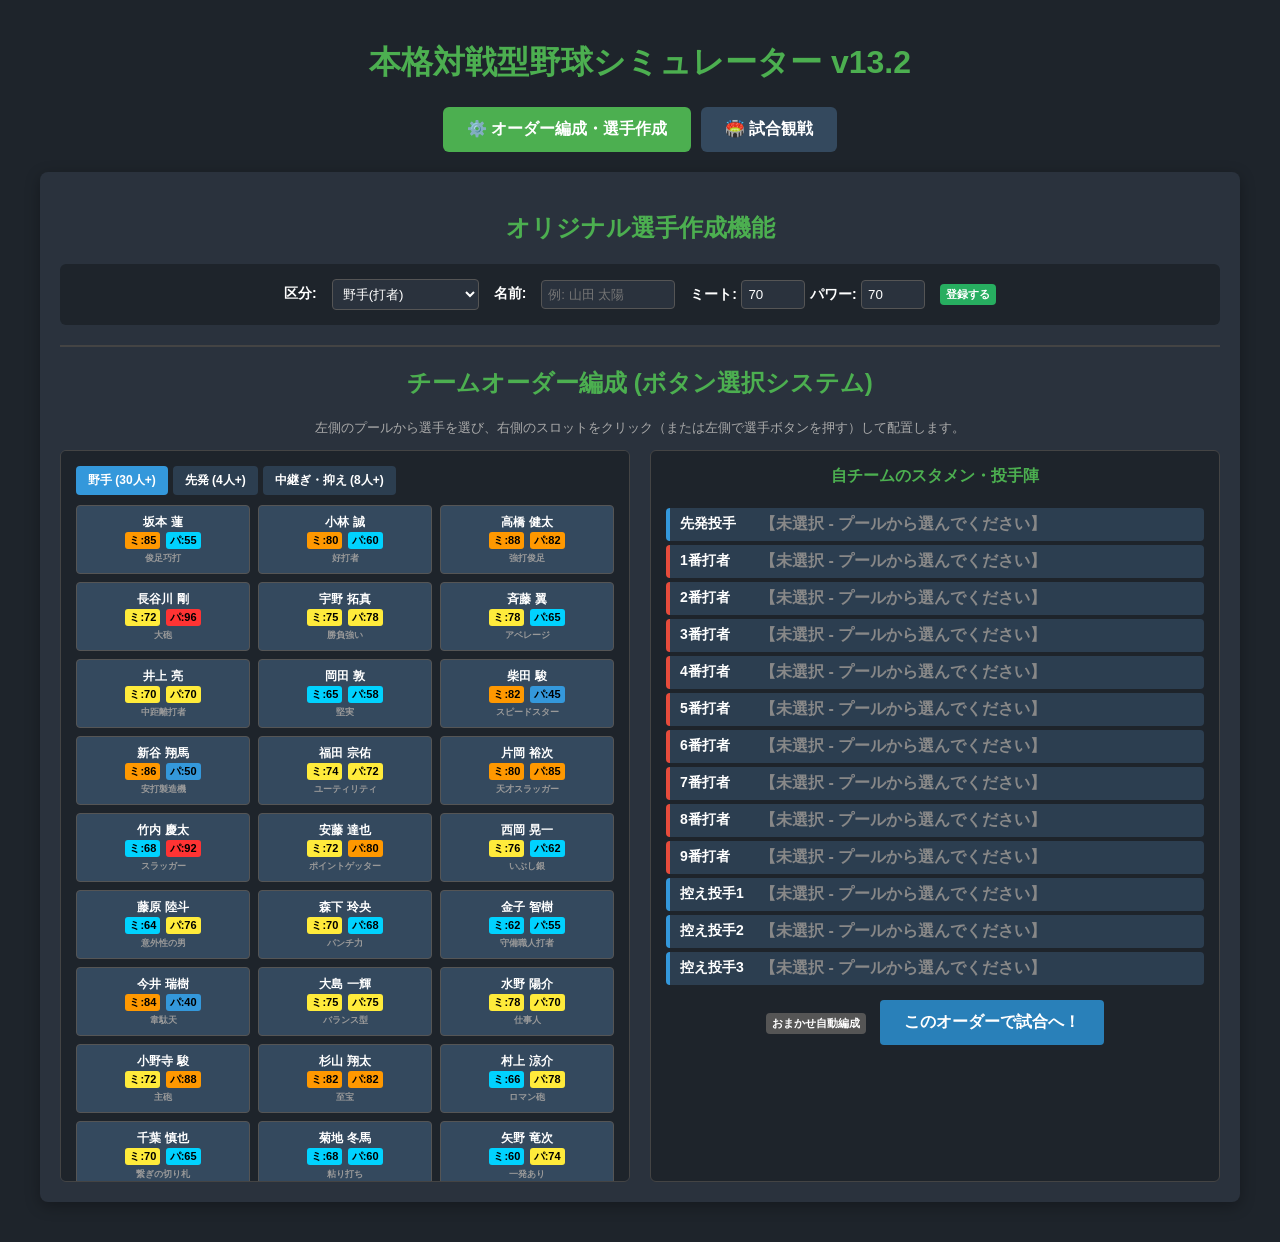
==== commit c49703c3: "Add files via upload" ====
--- a/index.html
+++ b/index.html
@@ -3,7 +3,7 @@
 <head>
     <meta charset="UTF-8">
     <meta name="viewport" content="width=device-width, initial-scale=1.0">
-    <title>本格対戦型野球シミュレーター v13</title>
+    <title>本格対戦型野球シミュレーター v13.2</title>
     <style>
         body {
             font-family: 'Helvetica Neue', Arial, sans-serif;
@@ -99,6 +99,17 @@
         .player-card-btn:hover { background: #455a6f; border-color: #3498db; }
         .player-card-btn.selected { background: #16a085; border-color: #1abc9c; opacity: 0.6; }
 
+        /* ステータスバッジのスタイル */
+        .stat-badge {
+            display: inline-block;
+            padding: 1px 4px;
+            border-radius: 3px;
+            font-weight: bold;
+            color: #000 !important; /* 背景色が見えやすいように文字は黒 */
+            font-size: 11px;
+            margin: 1px;
+        }
+
         .current-slots {
             background: #1e242b;
             padding: 15px;
@@ -117,7 +128,7 @@
         .slot-row.pitcher-slot { border-left-color: #3498db; }
         .slot-label { width: 80px; font-weight: bold; font-size: 14px; }
         .slot-value { flex-grow: 1; font-weight: bold; color: #ffeb3b; }
-        .slot-cancel-btn { background: #c0392b; padding: 2px 6px; font-size: 11px; }
+        .slot-cancel-btn { background: #c0392b; padding: 2px 6px; font-size: 11px; color: white; border: none; border-radius: 3px; cursor: pointer;}
 
         /* オリジナル選手作成 */
         .creator-form {
@@ -179,7 +190,7 @@
 </head>
 <body>
 
-<h1>本格対戦型野球シミュレーター v13</h1>
+<h1>本格対戦型野球シミュレーター v13.2</h1>
 
 <div class="container">
     
@@ -349,14 +360,14 @@
 
 // 選択中のプールタブ
 let currentPoolTab = 'batter';
-// スロット選択中のインデックス (null の場合は末尾に追加、または左側から順に割り当て)
+// スロット選択中のインデックス
 let selectedSlotId = null;
 
 // マイチームのオーダー構成オブジェクト
 let myOrder = {
     batters: Array(9).fill(null),
     sp: null,
-    rp: Array(3).fill(null) // 試合で使うリリーフ枠3つ
+    rp: Array(3).fill(null)
 };
 
 // 固定のCPU敵チーム
@@ -379,6 +390,16 @@
     ]
 };
 
+// ★ご要望のカラーグラデーションを判定するヘルパー関数
+// 高いほど赤、オレンジ、黄、水色、低いほど青
+function getStatColor(value) {
+    if (value >= 90) return "#ff3333"; // 赤 (90以上)
+    if (value >= 80) return "#ff9800"; // オレンジ (80〜89)
+    if (value >= 70) return "#ffeb3b"; // 黄色 (70〜79)
+    if (value >= 55) return "#00d2ff"; // 水色 (55〜69)
+    return "#3498db";                  // 青 (54以下)
+}
+
 // ページ切り替え
 function switchPage(pageId) {
     document.getElementById('page-order').classList.add('hidden');
@@ -416,21 +437,21 @@
     if (type === 'batter') {
         const m = parseInt(document.getElementById('create-meet').value) || 50;
         const p = parseInt(document.getElementById('create-power').value) || 50;
-        masterPlayers.batter.push({ id: id, name: name + "(自作)", meet: m, power: p, desc: "オリジナル打者" });
+        masterPlayers.batter.push({ id: id, name: name, meet: m, power: p, desc: "自作野手" });
         switchPoolTab('batter');
     } else {
         const pw = parseInt(document.getElementById('create-pitcher-power').value) || 50;
         const ct = parseInt(document.getElementById('create-control').value) || 50;
         if (type === 'pitcher-sp') {
-            masterPlayers['pitcher-sp'].push({ id: id, name: name + "(自作先)", power: pw, control: ct, desc: "オリジナル先発" });
+            masterPlayers['pitcher-sp'].push({ id: id, name: name, power: pw, control: ct, desc: "自作先発" });
             switchPoolTab('pitcher-sp');
         } else {
-            masterPlayers['pitcher-rp'].push({ id: id, name: name + "(自作継)", power: pw, control: ct, desc: "オリジナル中継ぎ" });
+            masterPlayers['pitcher-rp'].push({ id: id, name: name, power: pw, control: ct, desc: "自作中継ぎ" });
             switchPoolTab('pitcher-rp');
         }
     }
     document.getElementById('create-name').value = "";
-    alert(`${name} をプールに登録しました！選択してオーダーに入れましょう。`);
+    alert(`${name} をプールに登録しました！`);
 }
 
 // プールタブ切り替え
@@ -454,14 +475,26 @@
 
     const list = masterPlayers[currentPoolTab];
     list.forEach(p => {
-        // すでにオーダーに入っているかチェック
         const isSelected = isPlayerInOrder(p.id);
 
         const btn = document.createElement('button');
         btn.className = `player-card-btn ${isSelected ? 'selected' : ''}`;
         
-        let statText = currentPoolTab === 'batter' ? `ミ:${p.meet} パ:${p.power}` : `球:${p.power} 制:${p.control}`;
-        btn.innerHTML = `<strong>${p.name}</strong><br><span style="font-size:10px;color:#bbb;">${statText}</span><br><span style="font-size:9px;color:#999;">${p.desc}</span>`;
+        // ★能力値バッジのHTML生成（指定のカラースキーマを適用）
+        let statHTML = "";
+        if (currentPoolTab === 'batter') {
+            statHTML = `
+                <span class="stat-badge" style="background:${getStatColor(p.meet)};">ミ:${p.meet}</span>
+                <span class="stat-badge" style="background:${getStatColor(p.power)};">パ:${p.power}</span>`;
+        } else {
+            statHTML = `
+                <span class="stat-badge" style="background:${getStatColor(p.power)};">球:${p.power}</span>
+                <span class="stat-badge" style="background:${getStatColor(p.control)};">制:${p.control}</span>`;
+        }
+        
+        let descStyle = p.desc.startsWith("自作") ? "color:#2ecc71; font-weight:bold;" : "color:#999;";
+        
+        btn.innerHTML = `<strong>${p.name}</strong><br>${statHTML}<br><span style="font-size:9px; ${descStyle}">${p.desc}</span>`;
         
         btn.onclick = () => selectPlayerFromPool(p);
         container.appendChild(btn);
@@ -482,7 +515,6 @@
         return;
     }
 
-    // もし右側で特定スロットがハイライト（指定）されていたらそこに入れる、なければ空いている適切な場所に自動配置
     if (selectedSlotId) {
         assignToSlot(selectedSlotId, player);
     } else {
@@ -496,7 +528,7 @@
     if (currentPoolTab === 'batter') {
         let idx = myOrder.batters.findIndex(b => b === null);
         if (idx !== -1) myOrder.batters[idx] = player;
-        else alert("スタメン打者(1〜9番)枠がいっぱいです。入れ替えたい枠を直接選んでください。");
+        else alert("スタメン打者枠がいっぱいです。入れ替えたい枠を右側から直接選んでください。");
     } else if (currentPoolTab === 'pitcher-sp') {
         myOrder.sp = player;
     } else if (currentPoolTab === 'pitcher-rp') {
@@ -519,7 +551,7 @@
         let idx = parseInt(slotId.split('_')[1]);
         myOrder.rp[idx] = player;
     }
-    selectedSlotId = null; // 配置したら選択ハイライト解除
+    selectedSlotId = null;
 }
 
 // 右側スロットのレンダリング
@@ -557,16 +589,24 @@
     const val = document.createElement('span');
     val.className = 'slot-value';
     if (playerObj) {
-        let st = !isPitcher ? `(ミ:${playerObj.meet} パ:${playerObj.power})` : `(球:${playerObj.power} 制:${playerObj.control})`;
-        val.innerText = `${playerObj.name} ${st}`;
+        // ★右側のスロット内でもカラーグラデーションの能力値バッジを表示
+        let statHTML = "";
+        if (!isPitcher) {
+            statHTML = `
+                <span class="stat-badge" style="background:${getStatColor(playerObj.meet)};">ミ:${playerObj.meet}</span>
+                <span class="stat-badge" style="background:${getStatColor(playerObj.power)};">パ:${playerObj.power}</span>`;
+        } else {
+            statHTML = `
+                <span class="stat-badge" style="background:${getStatColor(playerObj.power)};">球:${playerObj.power}</span>
+                <span class="stat-badge" style="background:${getStatColor(playerObj.control)};">制:${playerObj.control}</span>`;
+        }
+        val.innerHTML = `${playerObj.name} <span style="font-size:11px;color:#aaa;">[${playerObj.desc}]</span> ${statHTML}`;
     } else {
         val.innerText = "【未選択 - プールから選んでください】";
         val.style.color = "#888";
     }
-    // スロット自体をクリックすると「ここに入れる」の指定ターゲットになる
     val.onclick = () => {
         selectedSlotId = id;
-        // 自動でタブを切り替えて選ぶ手助けをする
         if (id === 'sp') switchPoolTab('pitcher-sp');
         else if (id.startsWith('rp_')) switchPoolTab('pitcher-rp');
         else switchPoolTab('batter');
@@ -603,7 +643,6 @@
 
 // おまかせ自動編成
 function autoFillOrder() {
-    // 未配置のところに適当に突っ込む
     for (let i = 0; i < 9; i++) {
         if (!myOrder.batters[i]) {
             let p = masterPlayers.batter.find(b => !isPlayerInOrder(b.id));
@@ -635,7 +674,7 @@
 
 
 // ==========================================
-//        ここから下は試合進行シミュレータエンジン
+//        試合進行シミュレータエンジン
 // ==========================================
 let game = {};
 let currentPitcher = { home: null, away: null };
@@ -645,7 +684,6 @@
     document.getElementById('next-pitch-btn').disabled = false;
     document.getElementById('auto-game-btn').disabled = false;
 
-    // ゲーム状態初期化
     game = {
         inning: 1, isTop: true, outs: 0, balls: 0, strikes: 0,
         runners: [false, false, false],
@@ -654,7 +692,6 @@
     };
     game.homeScores[0] = 0;
 
-    // マイチーム（Home）データ成形
     game.homeTeam = {
         name: "マイチーム",
         players: myOrder.batters.map(b => ({ ...b, currentPower: b.power })),
@@ -664,7 +701,6 @@
         ]
     };
 
-    // CPUチーム（Away）データコピー
     game.awayTeam = JSON.parse(JSON.stringify(cpuTeam));
     game.awayTeam.pitchers.forEach(p => p.currentPower = p.power);
 
@@ -696,18 +732,16 @@
     let batter = game.isTop ? game.homeTeam.players[game.homeBatterIdx] : game.awayTeam.players[game.awayBatterIdx];
     let pitcher = game.isTop ? currentPitcher.away : currentPitcher.home;
 
-    pitcher.currentPower = Math.max(20, pitcher.currentPower - 0.3); // 1球ごとにスタミナ微減
+    pitcher.currentPower = Math.max(20, pitcher.currentPower - 0.3);
 
     let rand = Math.random() * 100;
     let inPlayChance = 45;
     let strikeChance = 35 + (pitcher.control * 0.2) - (batter.meet * 0.05);
 
     if (rand < inPlayChance) {
-        // インプレイ（打撃）
         let diffM = batter.meet - pitcher.currentPower;
         let hitChance = 45 + (diffM * 0.5);
         if (Math.random() * 100 < hitChance) {
-            // ヒット
             let diffP = batter.power - pitcher.currentPower;
             let hrChance = 5 + (diffP * 0.2);
             let bases = 1;
@@ -720,7 +754,6 @@
             advanceRunners(bases);
             resetCount(); nextBatter();
         } else {
-            // アウト
             addLog(`❌ ${batter.name}、打ち取られてアウト。`);
             showVisualResult("OUT", "#aaa");
             processOut();
@@ -745,14 +778,11 @@
         }
     }
 
-    // 自動リリーフ判定（5点以上失点 or 7回以降ランダムなど）
     checkCpuAndPlayerRelief();
-
     updateUI();
 }
 
 function checkCpuAndPlayerRelief() {
-    // プレイヤー中継ぎ自動継投 (簡易版: 7回以降で次の投手に)
     if (!game.isTop && game.inning === 7 && currentPitcher.home === game.homeTeam.pitchers[0]) {
         currentPitcher.home = game.homeTeam.pitchers[1] || currentPitcher.home;
         addLog(`📣 【マイチーム継投】ピッチャー交代、${currentPitcher.home.name}！`);
@@ -761,7 +791,6 @@
         currentPitcher.home = game.homeTeam.pitchers[2] || currentPitcher.home;
         addLog(`📣 【マイチーム継投】クローザー投入、${currentPitcher.home.name}！`);
     }
-    // CPU自動継投
     if (game.isTop && game.inning >= 6 && currentPitcher.away === game.awayTeam.pitchers[0]) {
         currentPitcher.away = game.awayTeam.pitchers[1];
         addLog(`📣 【ライバルズ継投】ピッチャー交代、${currentPitcher.away.name}！`);
@@ -852,7 +881,6 @@
 function autoPlayGame() { while (!game.gameOver) { stepPitch(); } }
 
 function updateUI() {
-    // スコアボード更新
     const header = document.getElementById('sb-header');
     const homeRow = document.getElementById('sb-home');
     const awayRow = document.getElementById('sb-away');
@@ -865,7 +893,6 @@
     head += '<th class="total">R</th>'; hLine += `<td class="total">${game.homeTotal}</td>`; aLine += `<td class="total">${game.awayTotal}</td>`;
     header.innerHTML = head; homeRow.innerHTML = hLine; awayRow.innerHTML = aLine;
 
-    // カウント更新
     document.getElementById('dots-b').innerHTML = '●'.repeat(game.balls) + '○'.repeat(3 - game.balls);
     document.getElementById('dots-s').innerHTML = '●'.repeat(game.strikes) + '○'.repeat(2 - game.strikes);
     document.getElementById('dots-o').innerHTML = '●'.repeat(game.outs) + '○'.repeat(2 - game.outs);
@@ -877,7 +904,6 @@
     document.getElementById(`home-live-pitcher`).innerText = `投: ${currentPitcher.home.name} (球威:${Math.round(currentPitcher.home.currentPower)})`;
     document.getElementById(`away-live-pitcher`).innerText = `投: ${currentPitcher.away.name} (球威:${Math.round(currentPitcher.away.currentPower)})`;
 
-    // 打者ハイライト
     ['home', 'away'].forEach(side => {
         for (let i = 0; i < 9; i++) {
             let el = document.getElementById(`${side}-batter-${i}`);
@@ -890,7 +916,6 @@
     }
 }
 
-// 初期起動処理
 switchPoolTab('batter');
 renderSlots();
 </script>
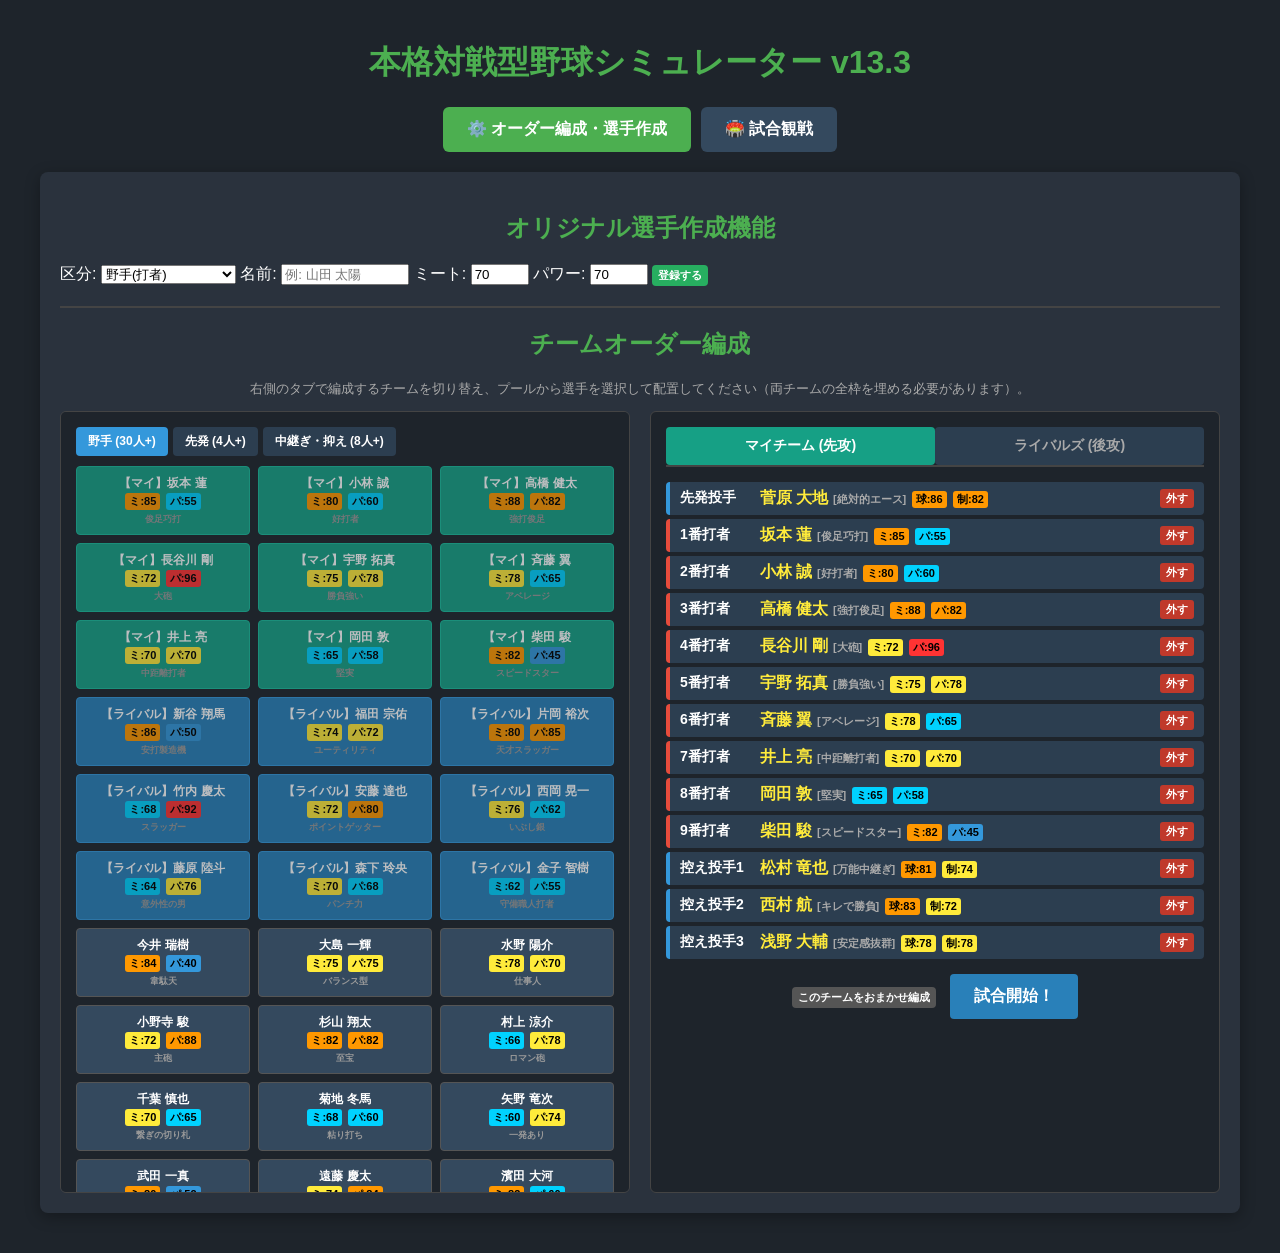
==== commit 09c05b13: "Add files via upload" ====
--- a/index.html
+++ b/index.html
@@ -3,7 +3,7 @@
 <head>
     <meta charset="UTF-8">
     <meta name="viewport" content="width=device-width, initial-scale=1.0">
-    <title>本格対戦型野球シミュレーター v13.2</title>
+    <title>本格対戦型野球シミュレーター v13.3</title>
     <style>
         body {
             font-family: 'Helvetica Neue', Arial, sans-serif;
@@ -60,7 +60,7 @@
             padding: 15px;
             border-radius: 6px;
             border: 1px solid #444;
-            max-height: 700px;
+            max-height: 750px;
             overflow-y: auto;
         }
         .pool-tabs {
@@ -79,7 +79,7 @@
         }
         .pool-tab-btn.active { background: #3498db; }
 
-        /* 選手選択ボタン（プルダウンの代わり） */
+        /* 選手選択ボタン */
         .player-grid {
             display: grid;
             grid-template-columns: repeat(auto-fill, minmax(130px, 1fr));
@@ -97,15 +97,16 @@
             transition: all 0.2s;
         }
         .player-card-btn:hover { background: #455a6f; border-color: #3498db; }
-        .player-card-btn.selected { background: #16a085; border-color: #1abc9c; opacity: 0.6; }
-
-        /* ステータスバッジのスタイル */
+        .player-card-btn.selected-home { background: #16a085; border-color: #1abc9c; opacity: 0.7; }
+        .player-card-btn.selected-away { background: #2980b9; border-color: #3498db; opacity: 0.7; }
+
+        /* ステータスバッジ */
         .stat-badge {
             display: inline-block;
             padding: 1px 4px;
             border-radius: 3px;
             font-weight: bold;
-            color: #000 !important; /* 背景色が見えやすいように文字は黒 */
+            color: #000 !important;
             font-size: 11px;
             margin: 1px;
         }
@@ -116,6 +117,26 @@
             border-radius: 6px;
             border: 1px solid #444;
         }
+
+        /* チーム切り替えタブ */
+        .team-toggle-tabs {
+            display: flex;
+            margin-bottom: 15px;
+            border-bottom: 2px solid #444;
+        }
+        .team-tab-btn {
+            flex: 1;
+            background: #2c3e50;
+            color: #aaa;
+            padding: 10px;
+            border: none;
+            cursor: pointer;
+            font-weight: bold;
+            font-size: 14px;
+        }
+        .team-tab-btn.active.home { background: #16a085; color: white; }
+        .team-tab-btn.active.away { background: #2980b9; color: white; }
+
         .slot-row {
             display: flex;
             align-items: center;
@@ -127,27 +148,10 @@
         }
         .slot-row.pitcher-slot { border-left-color: #3498db; }
         .slot-label { width: 80px; font-weight: bold; font-size: 14px; }
-        .slot-value { flex-grow: 1; font-weight: bold; color: #ffeb3b; }
+        .slot-value { flex-grow: 1; font-weight: bold; color: #ffeb3b; cursor: pointer; }
         .slot-cancel-btn { background: #c0392b; padding: 2px 6px; font-size: 11px; color: white; border: none; border-radius: 3px; cursor: pointer;}
 
-        /* オリジナル選手作成 */
-        .creator-form {
-            display: flex;
-            flex-wrap: wrap;
-            gap: 15px;
-            background: #1e242b;
-            padding: 15px;
-            border-radius: 6px;
-            margin-bottom: 20px;
-            align-items: center;
-            justify-content: center;
-        }
-        .creator-form label { font-weight: bold; font-size: 14px; }
-        .creator-form input, .creator-form select {
-            background: #2a323d; color: white; border: 1px solid #555; padding: 6px; border-radius: 4px;
-        }
-
-        /* 既存の試合画面などのスタイル */
+        /* 試合画面スタイル */
         table { width: 100%; border-collapse: collapse; margin-bottom: 15px; background: #1e242b; font-size: 14px; }
         th, td { border: 1px solid #444; padding: 6px 8px; text-align: center; }
         th { background-color: #34495e; color: #fff; }
@@ -190,7 +194,7 @@
 </head>
 <body>
 
-<h1>本格対戦型野球シミュレーター v13.2</h1>
+<h1>本格対戦型野球シミュレーター v13.3</h1>
 
 <div class="container">
     
@@ -224,8 +228,8 @@
 
         <hr style="border:1px solid #444; margin:20px 0;">
 
-        <h2>チームオーダー編成 (ボタン選択システム)</h2>
-        <p style="text-align:center; font-size:13px; color:#aaa;">左側のプールから選手を選び、右側のスロットをクリック（または左側で選手ボタンを押す）して配置します。</p>
+        <h2>チームオーダー編成</h2>
+        <p style="text-align:center; font-size:13px; color:#aaa;">右側のタブで編成するチームを切り替え、プールから選手を選択して配置してください（両チームの全枠を埋める必要があります）。</p>
         
         <div class="order-layout">
             <div class="selection-pool">
@@ -238,11 +242,15 @@
             </div>
 
             <div class="current-slots">
-                <h4 style="margin-top:0;">自チームのスタメン・投手陣</h4>
+                <div class="team-toggle-tabs">
+                    <button id="team-tab-home" class="team-tab-btn active home" onclick="switchEditingTeam('home')">マイチーム (先攻)</button>
+                    <button id="team-tab-away" class="team-tab-btn away" onclick="switchEditingTeam('away')">ライバルズ (後攻)</button>
+                </div>
+
                 <div id="slots-container"></div>
                 <div style="text-align:center; margin-top:15px;">
-                    <button onclick="autoFillOrder()" class="btn-sm btn-secondary">おまかせ自動編成</button>
-                    <button onclick="startGameMode()" style="background:#2980b9; margin-left:10px;">このオーダーで試合へ！</button>
+                    <button onclick="autoFillCurrentOrder()" class="btn-sm btn-secondary">このチームをおまかせ編成</button>
+                    <button onclick="startGameMode()" style="background:#2980b9; margin-left:10px;">試合開始！</button>
                 </div>
             </div>
         </div>
@@ -259,7 +267,7 @@
 
         <div class="game-layout">
             <div class="team-display">
-                <h4 style="margin:5px; text-align:center;">マイチーム (先攻)</h4>
+                <h4 id="game-home-name" style="margin:5px; text-align:center;">マイチーム (先攻)</h4>
                 <table>
                     <thead><tr><th>打</th><th>名前</th></tr></thead>
                     <tbody id="home-live-roster"></tbody>
@@ -287,7 +295,7 @@
             </div>
 
             <div class="team-display">
-                <h4 style="margin:5px; text-align:center;">ライバルズ (後攻/CPU)</h4>
+                <h4 id="game-away-name" style="margin:5px; text-align:center;">ライバルズ (後攻)</h4>
                 <table>
                     <thead><tr><th>打</th><th>名前</th></tr></thead>
                     <tbody id="away-live-roster"></tbody>
@@ -306,7 +314,7 @@
 </div>
 
 <script>
-// --- 豊富なバラエティを持つ選手データプール（計42人） ---
+// --- 選手データプール ---
 const masterPlayers = {
     batter: [
         { id: "b1", name: "坂本 蓮", meet: 85, power: 55, desc: "俊足巧打" },
@@ -358,46 +366,26 @@
     ]
 };
 
-// 選択中のプールタブ
+// 編成中のチーム管理 ('home' または 'away')
+let editingTeam = 'home';
 let currentPoolTab = 'batter';
-// スロット選択中のインデックス
 let selectedSlotId = null;
 
-// マイチームのオーダー構成オブジェクト
-let myOrder = {
-    batters: Array(9).fill(null),
-    sp: null,
-    rp: Array(3).fill(null)
-};
-
-// 固定のCPU敵チーム
-const cpuTeam = {
-    name: "ライバルズ",
-    players: [
-        { name: "岸 拓海", meet: 80, power: 60 },
-        { name: "大城 望", meet: 75, power: 70 },
-        { name: "宮里 輝", meet: 85, power: 85 },
-        { name: "棟方 剛史", meet: 70, power: 95 },
-        { name: "金城 徹", meet: 72, power: 80 },
-        { name: "安里 貴志", meet: 75, power: 65 },
-        { name: "山城 翼", meet: 65, power: 60 },
-        { name: "比嘉 誠", meet: 60, power: 55 },
-        { name: "具志堅 駿", meet: 55, power: 45 }
-    ],
-    pitchers: [
-        { name: "源河 朝陽(先)", power: 84, control: 80 },
-        { name: "神谷 達也(替)", power: 82, control: 75 }
-    ]
-};
-
-// ★ご要望のカラーグラデーションを判定するヘルパー関数
-// 高いほど赤、オレンジ、黄、水色、低いほど青
+// 両チームのオーダー構成
+let homeOrder = { batters: Array(9).fill(null), sp: null, rp: Array(3).fill(null) };
+let awayOrder = { batters: Array(9).fill(null), sp: null, rp: Array(3).fill(null) };
+
+function getTeamOrder(side) {
+    return side === 'home' ? homeOrder : awayOrder;
+}
+
+// ステータスに応じたカラー取得
 function getStatColor(value) {
-    if (value >= 90) return "#ff3333"; // 赤 (90以上)
-    if (value >= 80) return "#ff9800"; // オレンジ (80〜89)
-    if (value >= 70) return "#ffeb3b"; // 黄色 (70〜79)
-    if (value >= 55) return "#00d2ff"; // 水色 (55〜69)
-    return "#3498db";                  // 青 (54以下)
+    if (value >= 90) return "#ff3333";
+    if (value >= 80) return "#ff9800";
+    if (value >= 70) return "#ffeb3b";
+    if (value >= 55) return "#00d2ff";
+    return "#3498db";
 }
 
 // ページ切り替え
@@ -414,6 +402,20 @@
         document.getElementById('page-game').classList.remove('hidden');
         document.getElementById('nav-game-btn').classList.add('active');
     }
+}
+
+// 編集チームの切り替え
+function switchEditingTeam(team) {
+    editingTeam = team;
+    document.getElementById('team-tab-home').classList.remove('active');
+    document.getElementById('team-tab-away').classList.remove('active');
+    
+    if(team === 'home') document.getElementById('team-tab-home').classList.add('active');
+    if(team === 'away') document.getElementById('team-tab-away').classList.add('active');
+    
+    selectedSlotId = null;
+    renderPoolButtons();
+    renderSlots();
 }
 
 // オリジナル選手登録の入力切り替え
@@ -454,7 +456,6 @@
     alert(`${name} をプールに登録しました！`);
 }
 
-// プールタブ切り替え
 function switchPoolTab(tab) {
     currentPoolTab = tab;
     document.getElementById('pool-tab-b').classList.remove('active');
@@ -468,19 +469,27 @@
     renderPoolButtons();
 }
 
-// 左側プール：選手ボタン群のレンダリング
+// 選手がどのチームに所属しているかチェック
+function getPlayerBelonging(id) {
+    if ((homeOrder.sp && homeOrder.sp.id === id) || homeOrder.batters.some(b => b && b.id === id) || homeOrder.rp.some(r => r && r.id === id)) return 'home';
+    if ((awayOrder.sp && awayOrder.sp.id === id) || awayOrder.batters.some(b => b && b.id === id) || awayOrder.rp.some(r => r && r.id === id)) return 'away';
+    return null;
+}
+
+// プールボタン群のレンダリング
 function renderPoolButtons() {
     const container = document.getElementById('player-buttons-container');
     container.innerHTML = '';
 
     const list = masterPlayers[currentPoolTab];
     list.forEach(p => {
-        const isSelected = isPlayerInOrder(p.id);
+        const belonging = getPlayerBelonging(p.id);
 
         const btn = document.createElement('button');
-        btn.className = `player-card-btn ${isSelected ? 'selected' : ''}`;
+        btn.className = 'player-card-btn';
+        if (belonging === 'home') btn.classList.add('selected-home');
+        if (belonging === 'away') btn.classList.add('selected-away');
         
-        // ★能力値バッジのHTML生成（指定のカラースキーマを適用）
         let statHTML = "";
         if (currentPoolTab === 'batter') {
             statHTML = `
@@ -493,83 +502,73 @@
         }
         
         let descStyle = p.desc.startsWith("自作") ? "color:#2ecc71; font-weight:bold;" : "color:#999;";
+        let belongText = belonging === 'home' ? "【マイ】" : belonging === 'away' ? "【ライバル】" : "";
         
-        btn.innerHTML = `<strong>${p.name}</strong><br>${statHTML}<br><span style="font-size:9px; ${descStyle}">${p.desc}</span>`;
+        btn.innerHTML = `<strong>${belongText}${p.name}</strong><br>${statHTML}<br><span style="font-size:9px; ${descStyle}">${p.desc}</span>`;
         
         btn.onclick = () => selectPlayerFromPool(p);
         container.appendChild(btn);
     });
 }
 
-function isPlayerInOrder(id) {
-    if (myOrder.sp && myOrder.sp.id === id) return true;
-    if (myOrder.batters.some(b => b && b.id === id)) return true;
-    if (myOrder.rp.some(r => r && r.id === id)) return true;
-    return false;
-}
-
-// プール内の選手が押されたときの処理
 function selectPlayerFromPool(player) {
-    if (isPlayerInOrder(player.id)) {
-        alert("その選手は既にオーダーに入っています。");
+    const belonging = getPlayerBelonging(player.id);
+    if (belonging) {
+        alert("その選手は既にいずれかのチームのオーダーに入っています（重複不可）。");
         return;
     }
 
+    let currentOrder = getTeamOrder(editingTeam);
+
     if (selectedSlotId) {
-        assignToSlot(selectedSlotId, player);
+        assignToSlot(selectedSlotId, player, currentOrder);
     } else {
-        autoAssignPlayer(player);
-    }
+        // 自動割り当て
+        if (currentPoolTab === 'batter') {
+            let idx = currentOrder.batters.findIndex(b => b === null);
+            if (idx !== -1) currentOrder.batters[idx] = player;
+            else alert("スロットがいっぱいです。変更したい枠を直接選んでください。");
+        } else if (currentPoolTab === 'pitcher-sp') {
+            currentOrder.sp = player;
+        } else if (currentPoolTab === 'pitcher-rp') {
+            let idx = currentOrder.rp.findIndex(r => r === null);
+            if (idx !== -1) currentOrder.rp[idx] = player;
+            else alert("リリーフ枠がいっぱいです。");
+        }
+    }
+    selectedSlotId = null;
     renderPoolButtons();
     renderSlots();
 }
 
-function autoAssignPlayer(player) {
-    if (currentPoolTab === 'batter') {
-        let idx = myOrder.batters.findIndex(b => b === null);
-        if (idx !== -1) myOrder.batters[idx] = player;
-        else alert("スタメン打者枠がいっぱいです。入れ替えたい枠を右側から直接選んでください。");
-    } else if (currentPoolTab === 'pitcher-sp') {
-        myOrder.sp = player;
-    } else if (currentPoolTab === 'pitcher-rp') {
-        let idx = myOrder.rp.findIndex(r => r === null);
-        if (idx !== -1) myOrder.rp[idx] = player;
-        else alert("リリーフ枠がいっぱいです。");
-    }
-}
-
-function assignToSlot(slotId, player) {
+function assignToSlot(slotId, player, currentOrder) {
     if (slotId.startsWith('b_')) {
         if (currentPoolTab !== 'batter') { alert("この枠には野手しか配置できません。"); return; }
         let idx = parseInt(slotId.split('_')[1]);
-        myOrder.batters[idx] = player;
+        currentOrder.batters[idx] = player;
     } else if (slotId === 'sp') {
         if (currentPoolTab !== 'pitcher-sp') { alert("この枠には先発投手しか配置できません。"); return; }
-        myOrder.sp = player;
+        currentOrder.sp = player;
     } else if (slotId.startsWith('rp_')) {
         if (currentPoolTab !== 'pitcher-rp') { alert("この枠には中継ぎ・抑え投手しか配置できません。"); return; }
         let idx = parseInt(slotId.split('_')[1]);
-        myOrder.rp[idx] = player;
-    }
-    selectedSlotId = null;
-}
-
-// 右側スロットのレンダリング
+        currentOrder.rp[idx] = player;
+    }
+}
+
+// 右側スロットレンダリング
 function renderSlots() {
     const container = document.getElementById('slots-container');
     container.innerHTML = '';
 
-    // 先発スロット
-    createSlotDOM(container, "sp", "先発投手", myOrder.sp, true);
-
-    // 打者1〜9番スロット
+    let currentOrder = getTeamOrder(editingTeam);
+
+    createSlotDOM(container, "sp", "先発投手", currentOrder.sp, true);
     for (let i = 0; i < 9; i++) {
-        createSlotDOM(container, `b_${i}`, `${i+1}番打者`, myOrder.batters[i], false);
-    }
-
-    // 中継ぎ枠スロット
+        createSlotDOM(container, `b_${i}`, `${i+1}番打者`, currentOrder.batters[i], false);
+    }
     for (let i = 0; i < 3; i++) {
-        createSlotDOM(container, `rp_${i}`, `控え投手${i+1}`, myOrder.rp[i], true);
+        createSlotDOM(container, `rp_${i}`, `控え投手${i+1}`, currentOrder.rp[i], true);
     }
 }
 
@@ -589,16 +588,13 @@
     const val = document.createElement('span');
     val.className = 'slot-value';
     if (playerObj) {
-        // ★右側のスロット内でもカラーグラデーションの能力値バッジを表示
         let statHTML = "";
         if (!isPitcher) {
-            statHTML = `
-                <span class="stat-badge" style="background:${getStatColor(playerObj.meet)};">ミ:${playerObj.meet}</span>
-                <span class="stat-badge" style="background:${getStatColor(playerObj.power)};">パ:${playerObj.power}</span>`;
+            statHTML = `<span class="stat-badge" style="background:${getStatColor(playerObj.meet)};">ミ:${playerObj.meet}</span>
+                        <span class="stat-badge" style="background:${getStatColor(playerObj.power)};">パ:${playerObj.power}</span>`;
         } else {
-            statHTML = `
-                <span class="stat-badge" style="background:${getStatColor(playerObj.power)};">球:${playerObj.power}</span>
-                <span class="stat-badge" style="background:${getStatColor(playerObj.control)};">制:${playerObj.control}</span>`;
+            statHTML = `<span class="stat-badge" style="background:${getStatColor(playerObj.power)};">球:${playerObj.power}</span>
+                        <span class="stat-badge" style="background:${getStatColor(playerObj.control)};">制:${playerObj.control}</span>`;
         }
         val.innerHTML = `${playerObj.name} <span style="font-size:11px;color:#aaa;">[${playerObj.desc}]</span> ${statHTML}`;
     } else {
@@ -620,52 +616,47 @@
         cancel.innerText = "外す";
         cancel.onclick = (e) => {
             e.stopPropagation();
-            removePlayerFromSlot(id);
+            let currentOrder = getTeamOrder(editingTeam);
+            if (id === 'sp') currentOrder.sp = null;
+            else if (id.startsWith('b_')) currentOrder.batters[parseInt(id.split('_')[1])] = null;
+            else if (id.startsWith('rp_')) currentOrder.rp[parseInt(id.split('_')[1])] = null;
+            renderPoolButtons();
+            renderSlots();
         };
         div.appendChild(cancel);
     }
-
     container.appendChild(div);
 }
 
-function removePlayerFromSlot(id) {
-    if (id === 'sp') myOrder.sp = null;
-    else if (id.startsWith('b_')) {
-        let idx = parseInt(id.split('_')[1]);
-        myOrder.batters[idx] = null;
-    } else if (id.startsWith('rp_')) {
-        let idx = parseInt(id.split('_')[1]);
-        myOrder.rp[idx] = null;
+// 選択中のチームをおまかせ編成
+function autoFillCurrentOrder() {
+    let currentOrder = getTeamOrder(editingTeam);
+    
+    for (let i = 0; i < 9; i++) {
+        if (!currentOrder.batters[i]) {
+            let p = masterPlayers.batter.find(b => !getPlayerBelonging(b.id));
+            if (p) currentOrder.batters[i] = p;
+        }
+    }
+    if (!currentOrder.sp) {
+        let p = masterPlayers['pitcher-sp'].find(sp => !getPlayerBelonging(sp.id));
+        if (p) currentOrder.sp = p;
+    }
+    for (let i = 0; i < 3; i++) {
+        if (!currentOrder.rp[i]) {
+            let p = masterPlayers['pitcher-rp'].find(r => !getPlayerBelonging(r.id));
+            if (p) currentOrder.rp[i] = p;
+        }
     }
     renderPoolButtons();
     renderSlots();
 }
 
-// おまかせ自動編成
-function autoFillOrder() {
-    for (let i = 0; i < 9; i++) {
-        if (!myOrder.batters[i]) {
-            let p = masterPlayers.batter.find(b => !isPlayerInOrder(b.id));
-            if (p) myOrder.batters[i] = p;
-        }
-    }
-    if (!myOrder.sp) {
-        myOrder.sp = masterPlayers['pitcher-sp'][0];
-    }
-    for (let i = 0; i < 3; i++) {
-        if (!myOrder.rp[i]) {
-            let p = masterPlayers['pitcher-rp'].find(r => !isPlayerInOrder(r.id));
-            if (p) myOrder.rp[i] = p;
-        }
-    }
-    renderPoolButtons();
-    renderSlots();
-}
-
-// 試合開始条件チェック
+// 試合開始前のチェック
 function startGameMode() {
-    if (myOrder.batters.some(b => b === null) || !myOrder.sp || myOrder.rp.some(r => r === null)) {
-        alert("すべてのスタメン枠、および投手枠（先発1、控え3）を埋めてから試合に進んでください！");
+    if (homeOrder.batters.some(b => b === null) || !homeOrder.sp || homeOrder.rp.some(r => r === null) ||
+        awayOrder.batters.some(b => b === null) || !awayOrder.sp || awayOrder.rp.some(r => r === null)) {
+        alert("「マイチーム」と「ライバルズ」両方の全スロット（打者9人、先発1人、控え3人）を編成してから試合に進んでください！");
         return;
     }
     switchPage('game');
@@ -692,22 +683,29 @@
     };
     game.homeScores[0] = 0;
 
+    // 自作/プールデータから試合用データをクローン
     game.homeTeam = {
         name: "マイチーム",
-        players: myOrder.batters.map(b => ({ ...b, currentPower: b.power })),
+        players: homeOrder.batters.map(b => ({ ...b, currentPower: b.power })),
         pitchers: [
-            { ...myOrder.sp, name: myOrder.sp.name + "(先)", currentPower: myOrder.sp.power },
-            ...myOrder.rp.filter(r => r !== null).map((r, i) => ({ ...r, name: r.name + `(継${i+1})`, currentPower: r.power }))
+            { ...homeOrder.sp, name: homeOrder.sp.name + "(先)", currentPower: homeOrder.sp.power },
+            ...homeOrder.rp.map((r, i) => ({ ...r, name: r.name + `(継${i+1})`, currentPower: r.power }))
         ]
     };
 
-    game.awayTeam = JSON.parse(JSON.stringify(cpuTeam));
-    game.awayTeam.pitchers.forEach(p => p.currentPower = p.power);
+    game.awayTeam = {
+        name: "ライバルズ",
+        players: awayOrder.batters.map(b => ({ ...b, currentPower: b.power })),
+        pitchers: [
+            { ...awayOrder.sp, name: awayOrder.sp.name + "(先)", currentPower: awayOrder.sp.power },
+            ...awayOrder.rp.map((r, i) => ({ ...r, name: r.name + `(継${i+1})`, currentPower: r.power }))
+        ]
+    };
 
     currentPitcher.home = game.homeTeam.pitchers[0];
     currentPitcher.away = game.awayTeam.pitchers[0];
 
-    document.getElementById('game-log').innerHTML = "【試合開始】自慢のオーダーでプレイボール！<br>";
+    document.getElementById('game-log').innerHTML = "【試合開始】完全自作の両チームでプレイボール！<br>";
     renderLiveRosters();
     updateUI();
 }
@@ -778,22 +776,32 @@
         }
     }
 
-    checkCpuAndPlayerRelief();
+    check継投();
     updateUI();
 }
 
-function checkCpuAndPlayerRelief() {
-    if (!game.isTop && game.inning === 7 && currentPitcher.home === game.homeTeam.pitchers[0]) {
-        currentPitcher.home = game.homeTeam.pitchers[1] || currentPitcher.home;
-        addLog(`📣 【マイチーム継投】ピッチャー交代、${currentPitcher.home.name}！`);
-    }
-    if (!game.isTop && game.inning === 9 && currentPitcher.home === game.homeTeam.pitchers[1]) {
-        currentPitcher.home = game.homeTeam.pitchers[2] || currentPitcher.home;
-        addLog(`📣 【マイチーム継投】クローザー投入、${currentPitcher.home.name}！`);
-    }
-    if (game.isTop && game.inning >= 6 && currentPitcher.away === game.awayTeam.pitchers[0]) {
-        currentPitcher.away = game.awayTeam.pitchers[1];
-        addLog(`📣 【ライバルズ継投】ピッチャー交代、${currentPitcher.away.name}！`);
+function check継投() {
+    // マイチーム（先攻・守備は裏）の継投（7回・9回）
+    if (!game.isTop) {
+        if (game.inning === 7 && currentPitcher.home === game.homeTeam.pitchers[0]) {
+            currentPitcher.home = game.homeTeam.pitchers[1];
+            addLog(`📣 【マイチーム】ピッチャー交代、継投策で ${currentPitcher.home.name}！`);
+        }
+        if (game.inning === 9 && currentPitcher.home === game.homeTeam.pitchers[1]) {
+            currentPitcher.home = game.homeTeam.pitchers[2];
+            addLog(`📣 【マイチーム】クローザー投入、${currentPitcher.home.name}！`);
+        }
+    }
+    // ライバルズ（後攻・守備は表）の継投（7回・9回）
+    if (game.isTop) {
+        if (game.inning === 7 && currentPitcher.away === game.awayTeam.pitchers[0]) {
+            currentPitcher.away = game.awayTeam.pitchers[1];
+            addLog(`📣 【ライバルズ】ピッチャー交代、${currentPitcher.away.name}！`);
+        }
+        if (game.inning === 9 && currentPitcher.away === game.awayTeam.pitchers[1]) {
+            currentPitcher.away = game.awayTeam.pitchers[2];
+            addLog(`📣 【ライバルズ】最終回のマウンドは、${currentPitcher.away.name}！`);
+        }
     }
 }
 
@@ -916,8 +924,11 @@
     }
 }
 
-switchPoolTab('batter');
-renderSlots();
+// 1番初期はおまかせで初期化可能にするためのヘルパー
+autoFillCurrentOrder(); // マイチーム初期化
+switchEditingTeam('away');
+autoFillCurrentOrder(); // ライバルズ初期化
+switchEditingTeam('home');
 </script>
 </body>
 </html>
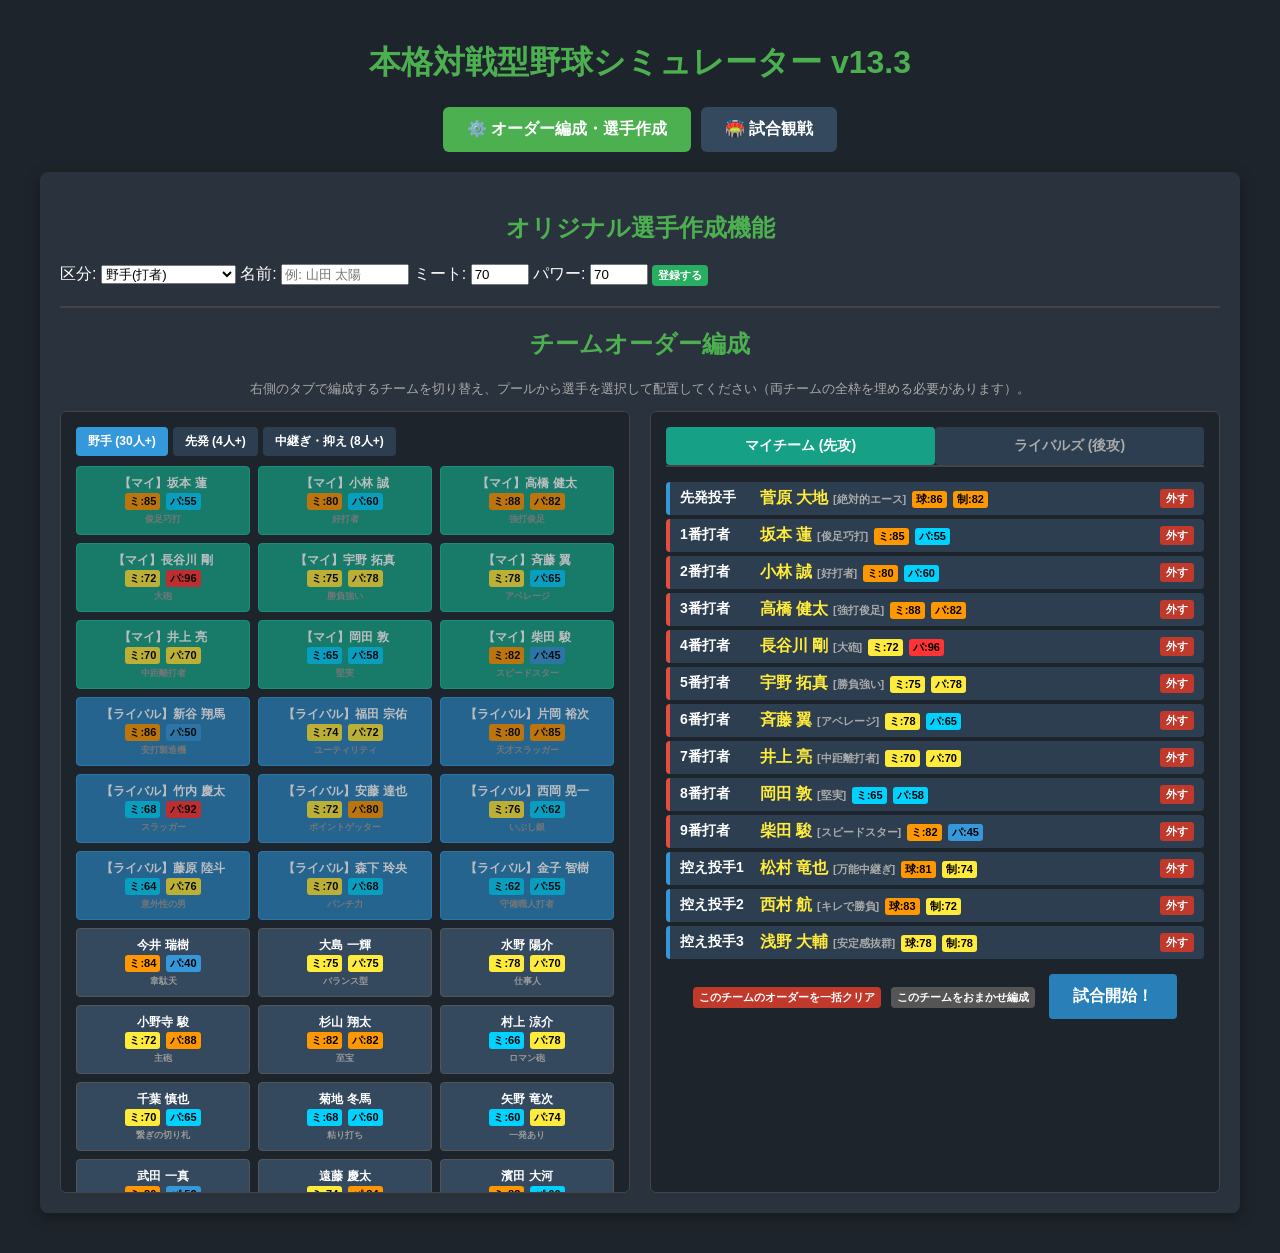
==== commit 27f30170: "Add files via upload" ====
--- a/index.html
+++ b/index.html
@@ -3,7 +3,7 @@
 <head>
     <meta charset="UTF-8">
     <meta name="viewport" content="width=device-width, initial-scale=1.0">
-    <title>本格対戦型野球シミュレーター v13.3</title>
+    <title>本格対戦型野球シミュレーター v13.3 (一括クリア機能追加)</title>
     <style>
         body {
             font-family: 'Helvetica Neue', Arial, sans-serif;
@@ -164,6 +164,8 @@
         .btn-sm { padding: 3px 6px; font-size: 11px; background-color: #008cba; }
         .btn-secondary { background-color: #555; }
         .btn-secondary:hover { background-color: #444; }
+        .btn-danger { background-color: #c0392b; }
+        .btn-danger:hover { background-color: #a93226; }
         
         .scoreboard-table { width: 100%; font-weight: bold; font-family: monospace; font-size: 18px; margin-bottom: 20px; }
         .scoreboard-table th { background: #111; color: #aaa; }
@@ -249,7 +251,8 @@
 
                 <div id="slots-container"></div>
                 <div style="text-align:center; margin-top:15px;">
-                    <button onclick="autoFillCurrentOrder()" class="btn-sm btn-secondary">このチームをおまかせ編成</button>
+                    <button onclick="clearCurrentOrder()" class="btn-sm btn-danger">このチームのオーダーを一括クリア</button>
+                    <button onclick="autoFillCurrentOrder()" class="btn-sm btn-secondary" style="margin-left:5px;">このチームをおまかせ編成</button>
                     <button onclick="startGameMode()" style="background:#2980b9; margin-left:10px;">試合開始！</button>
                 </div>
             </div>
@@ -628,6 +631,23 @@
     container.appendChild(div);
 }
 
+// 選択中のチームのオーダーを一括クリアする機能
+function clearCurrentOrder() {
+    let teamName = editingTeam === 'home' ? "マイチーム" : "ライバルズ";
+    if (!confirm(`本当に${teamName}の現在のオーダーをすべて外しますか？`)) {
+        return;
+    }
+    
+    let currentOrder = getTeamOrder(editingTeam);
+    currentOrder.batters = Array(9).fill(null);
+    currentOrder.sp = null;
+    currentOrder.rp = Array(3).fill(null);
+    
+    selectedSlotId = null;
+    renderPoolButtons();
+    renderSlots();
+}
+
 // 選択中のチームをおまかせ編成
 function autoFillCurrentOrder() {
     let currentOrder = getTeamOrder(editingTeam);
